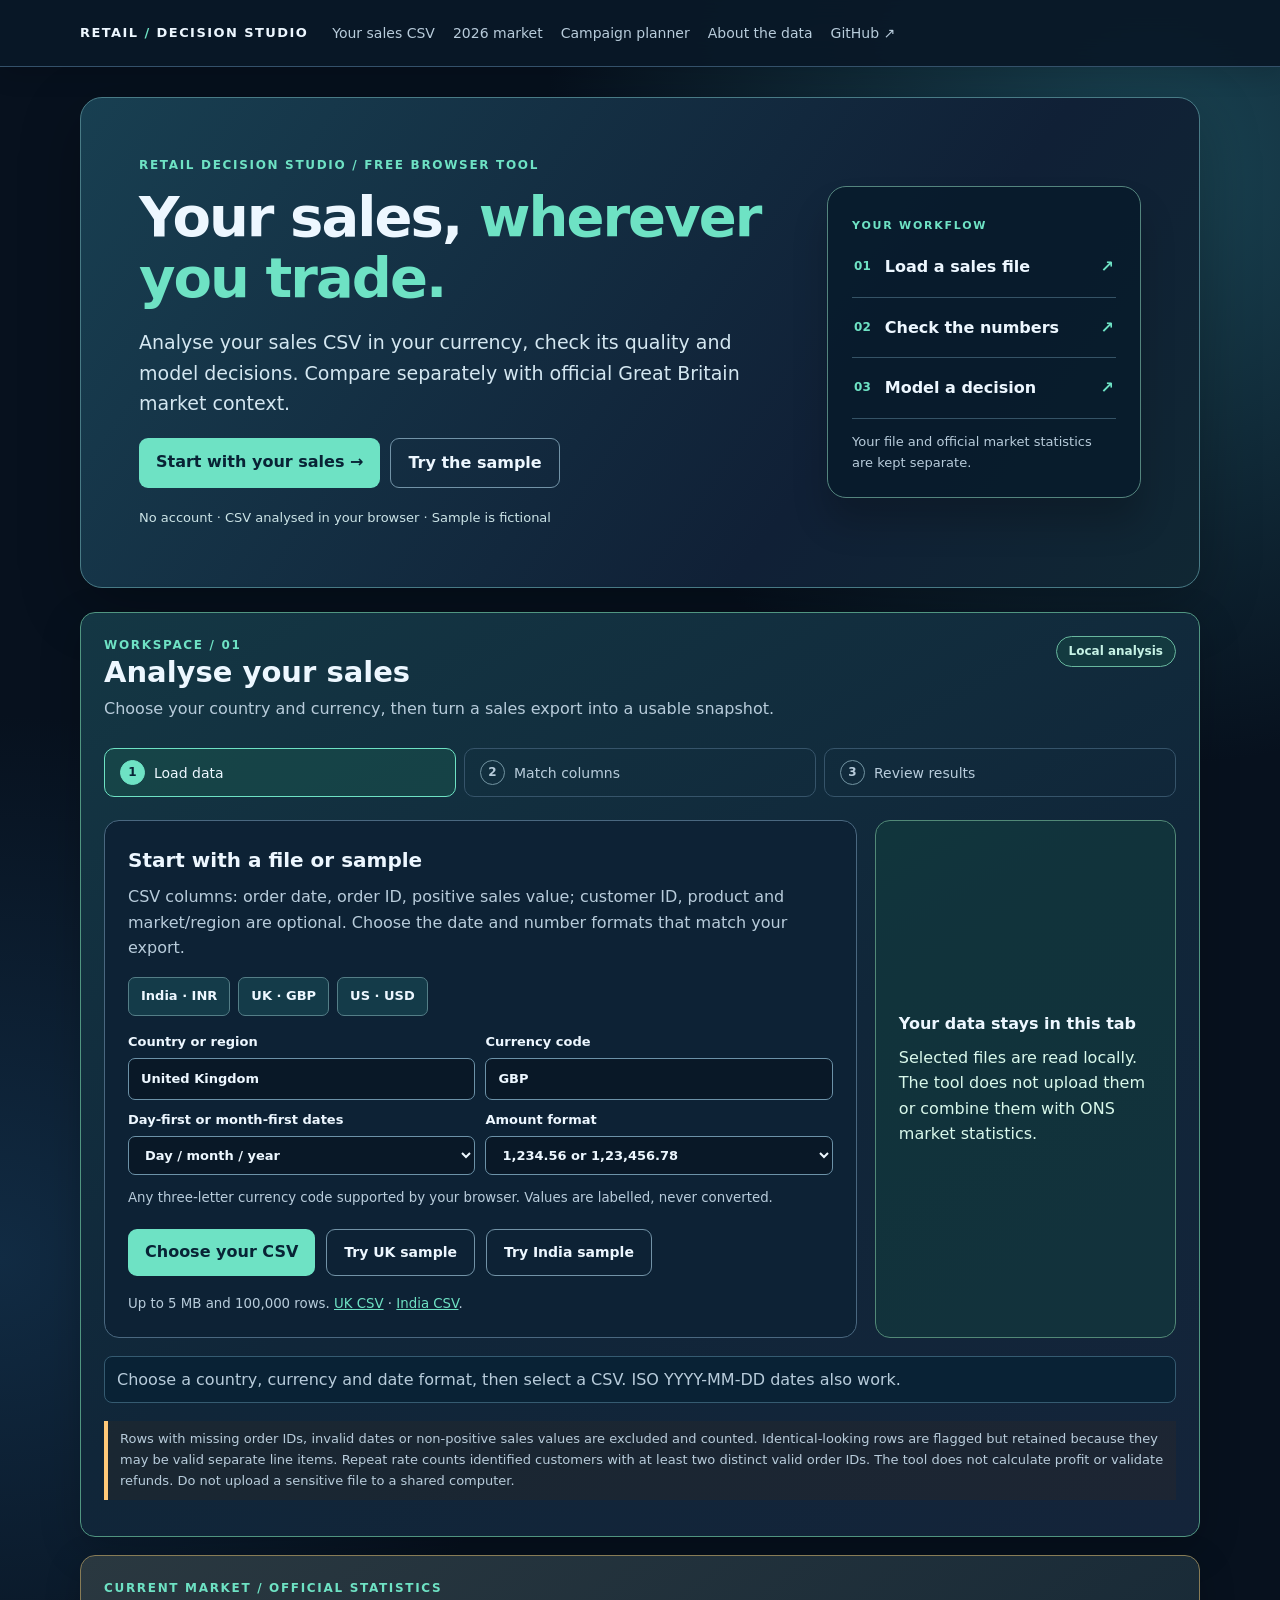
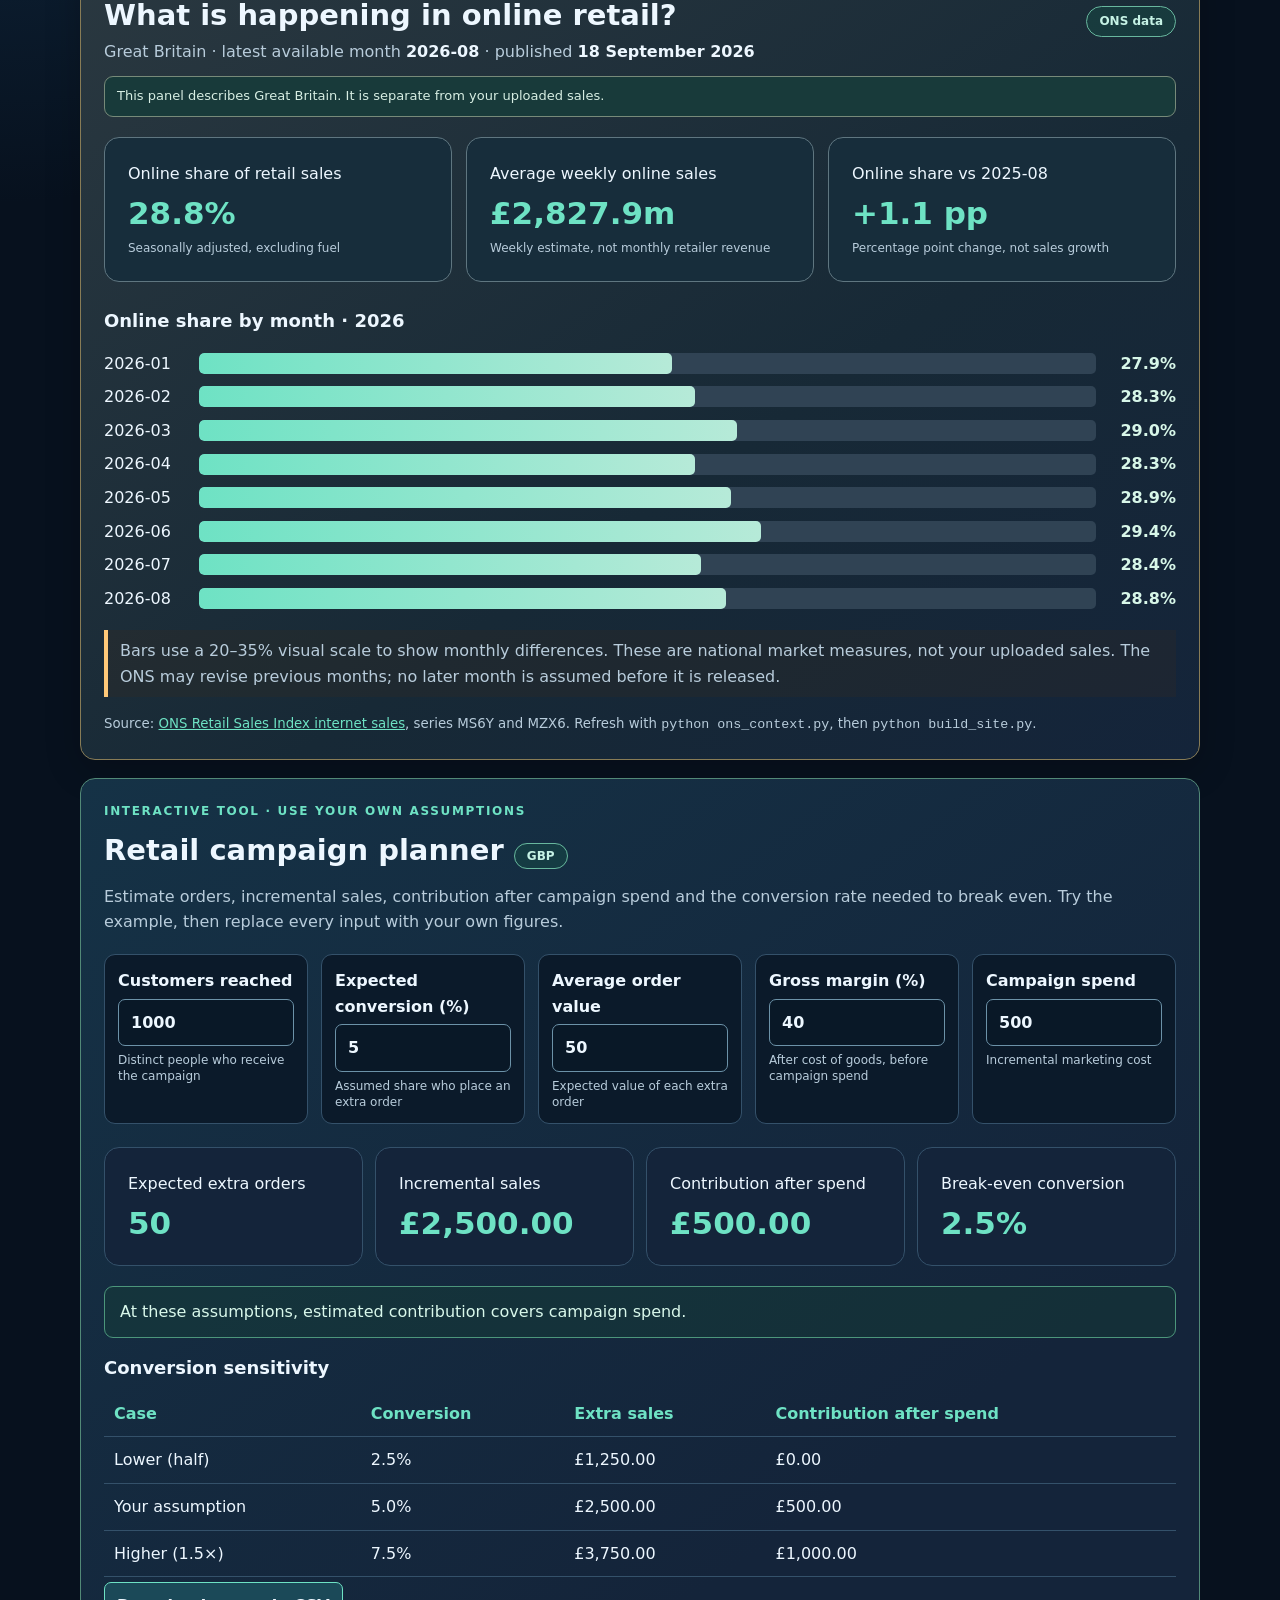
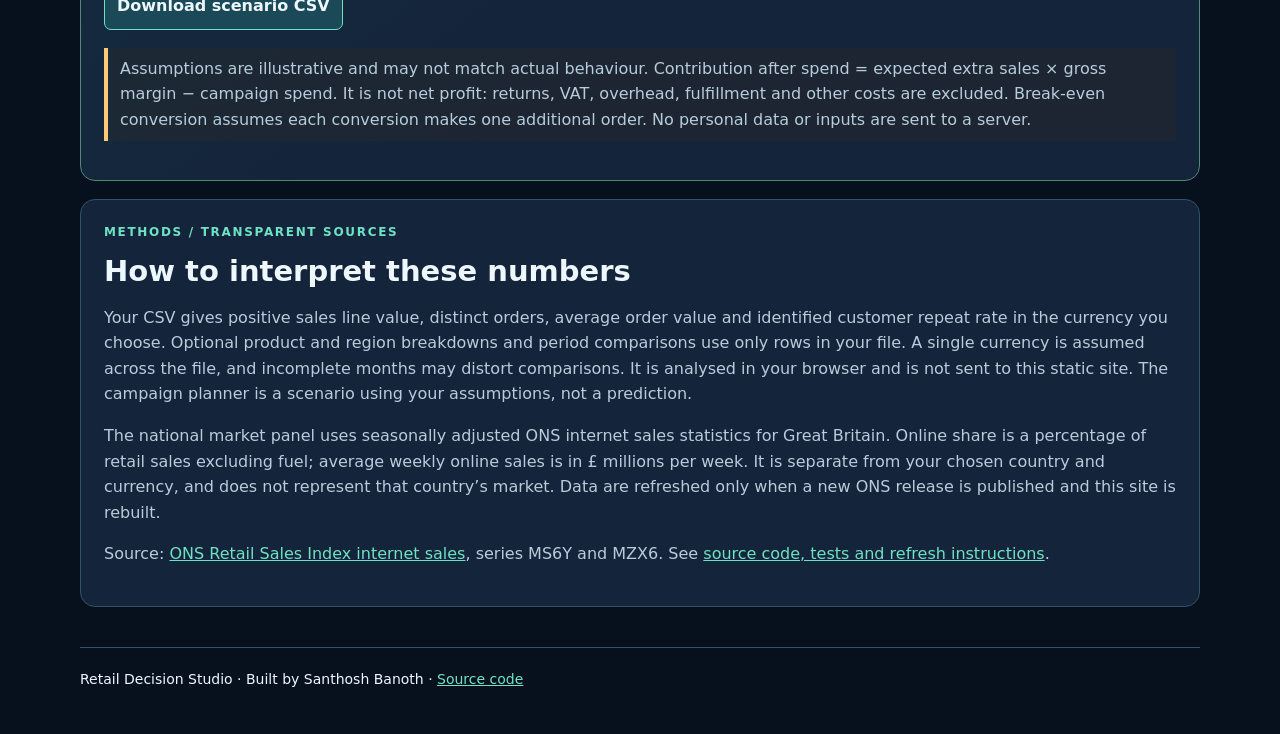
==== index.html @ 183ad66c "Add decision brief and product-region sales breakdowns" ====
<!doctype html><html lang="en"><head><meta charset="utf-8"><meta name="viewport" content="width=device-width, initial-scale=1"><meta name="description" content="Analyse sales from any country in your own currency, explore official Great Britain market context, and model a campaign scenario."><title>Retail Decision Studio · Your sales and current market</title><link rel="stylesheet" href="style.css?v=decision-2026-09"></head><body>
<a class="skip" href="#main">Skip to content</a><header class="topbar"><div class="topbar-inner"><a class="brand" href="#overview">RETAIL<span> / </span>DECISION STUDIO</a><nav aria-label="Main navigation"><a href="#your-data">Your sales CSV</a><a href="#current-market">2026 market</a><a href="#scenario">Campaign planner</a><a href="#about">About the data</a><a href="https://github.com/Banoth281/retail-growth-retention-decision-studio">GitHub ↗</a></nav></div></header>
<main id="main"><div class="hero" id="overview"><div class="hero-copy"><p class="eyebrow">Retail Decision Studio / free browser tool</p><h1>Your sales, <em>wherever you trade.</em></h1><p class="lede">Analyse your sales CSV in your currency, check its quality and model decisions. Compare separately with official Great Britain market context.</p><div class="actions"><a class="button" href="#your-data">Start with your sales →</a><a class="button secondary" href="#your-data" id="hero-sample">Try the sample</a></div><p class="hero-trust">No account · CSV analysed in your browser · Sample is fictional</p></div><div class="hero-preview" aria-label="What the product includes"><span class="preview-label">YOUR WORKFLOW</span><div class="preview-row"><span class="preview-index">01</span><span>Load a sales file</span><span class="preview-mark">↗</span></div><div class="preview-row"><span class="preview-index">02</span><span>Check the numbers</span><span class="preview-mark">↗</span></div><div class="preview-row"><span class="preview-index">03</span><span>Model a decision</span><span class="preview-mark">↗</span></div><p>Your file and official market statistics are kept separate.</p></div></div>
<section id="your-data" class="own-tool"><div class="section-heading"><div><p class="eyebrow">Workspace / 01</p><h2>Analyse your sales</h2><p>Choose your country and currency, then turn a sales export into a usable snapshot.</p></div><span class="tool-badge">Local analysis</span></div><ol class="steps" aria-label="Analysis steps"><li id="step-load" class="active"><span>1</span> Load data</li><li id="step-map"><span>2</span> Match columns</li><li id="step-review"><span>3</span> Review results</li></ol>
<div class="upload-panel"><div><h3>Start with a file or sample</h3><p>CSV columns: order date, order ID, positive sales value; customer ID, product and market/region are optional. Choose the date and number formats that match your export.</p><div class="preset-actions"><button type="button" data-country-preset="India" data-currency="INR" data-date-format="DMY">India · INR</button><button type="button" data-country-preset="United Kingdom" data-currency="GBP" data-date-format="DMY">UK · GBP</button><button type="button" data-country-preset="United States" data-currency="USD" data-date-format="MDY">US · USD</button></div><div class="global-fields"><label>Country or region<input id="country-name" type="text" value="United Kingdom" maxlength="80" placeholder="e.g. India"></label><label>Currency code<input id="currency-code" type="text" value="GBP" maxlength="3" placeholder="e.g. INR" aria-describedby="currency-help"></label><label>Day-first or month-first dates<select id="date-format"><option value="DMY">Day / month / year</option><option value="MDY">Month / day / year</option></select></label><label>Amount format<select id="number-format"><option value="dot">1,234.56 or 1,23,456.78</option><option value="comma">1.234,56</option></select></label></div><small id="currency-help">Any three-letter currency code supported by your browser. Values are labelled, never converted.</small><div class="upload-actions"><label class="file-button" for="sales-file">Choose your CSV<input id="sales-file" type="file" accept=".csv,text/csv"></label><button id="load-sample" class="button secondary" type="button">Try UK sample</button><button id="load-india-sample" class="button secondary" type="button">Try India sample</button></div><small>Up to 5 MB and 100,000 rows. <a href="sample_sales.csv" download>UK CSV</a> · <a href="sample_india_sales.csv" download>India CSV</a>.</small></div><div class="privacy"><strong>Your data stays in this tab</strong><p>Selected files are read locally. The tool does not upload them or combine them with ONS market statistics.</p></div></div>
<p id="csv-status" role="status" aria-live="polite">Choose a country, currency and date format, then select a CSV. ISO YYYY-MM-DD dates also work.</p>
<div id="csv-mapping" class="workspace-panel" hidden><p class="eyebrow">Step 2 / check the mapping</p><h3>Match your columns</h3><p>We made a best guess. Confirm each field before calculating.</p><div class="planner-fields"><label>Order date <select id="column-date"></select></label><label>Order ID <select id="column-order"></select></label><label>Sales value <select id="column-value"></select></label><label>Customer ID (optional) <select id="column-customer"></select></label><label>Product (optional) <select id="column-product"></select></label><label>Market / region (optional) <select id="column-market"></select></label></div><button id="own-run" type="button">Analyse sales →</button></div>
<div id="own-results" class="workspace-panel" hidden><div class="results-heading"><div><p class="eyebrow">Step 3 / decision snapshot</p><h3>Your sales summary</h3><small id="own-source"></small></div><span class="tool-badge">Ready to review</span></div><div class="planner-results"><div class="card">Positive sales value<div class="value" id="own-revenue"></div></div><div class="card">Distinct orders<div class="value" id="own-orders"></div></div><div class="card">Average order value<div class="value" id="own-aov"></div></div><div class="card">Identified customer repeat rate<div class="value" id="own-repeat"></div></div></div><p id="own-insight" class="planner-insight"></p><h3>Monthly positive sales value</h3><div id="own-bars" class="bars" role="img" aria-label="Monthly positive sales value from the selected CSV"></div><h3>Latest recorded periods</h3><p id="own-period" class="period-card"></p><div class="breakdown-grid"><div id="own-products-section" hidden><h3>Top products by sales value</h3><div class="table-scroll"><table><thead><tr><th>Product</th><th>Positive sales value</th></tr></thead><tbody id="own-products"></tbody></table></div></div><div id="own-markets-section" hidden><h3>Top markets / regions</h3><div class="table-scroll"><table><thead><tr><th>Market / region</th><th>Positive sales value</th></tr></thead><tbody id="own-markets"></tbody></table></div></div></div><h3>Data checks</h3><p id="own-quality"></p><div class="result-actions"><button id="own-export" type="button" disabled>Download monthly summary CSV</button><button id="own-brief" type="button" disabled>Download decision brief</button><button id="use-my-aov" class="button secondary" type="button">Use my order value in planner →</button></div></div>
<p class="note">Rows with missing order IDs, invalid dates or non-positive sales values are excluded and counted. Identical-looking rows are flagged but retained because they may be valid separate line items. Repeat rate counts identified customers with at least two distinct valid order IDs. The tool does not calculate profit or validate refunds. Do not upload a sensitive file to a shared computer.</p></section>
<section id="current-market" class="market-now"><div class="section-heading"><div><p class="eyebrow">Current market / official statistics</p><h2>What is happening in online retail?</h2><p>Great Britain · latest available month <strong>2026-08</strong> · published <strong>18 September 2026</strong></p></div><span class="tool-badge">ONS data</span></div><p id="market-scope" class="market-scope">This panel describes Great Britain. It is separate from your uploaded sales.</p><div class="cards"><div class="card">Online share of retail sales<div class="value">28.8%</div><small>Seasonally adjusted, excluding fuel</small></div><div class="card">Average weekly online sales<div class="value">£2,827.9m</div><small>Weekly estimate, not monthly retailer revenue</small></div><div class="card">Online share vs 2025-08<div class="value">+1.1 pp</div><small>Percentage point change, not sales growth</small></div></div><h3>Online share by month · 2026</h3><div class="bars" role="img" aria-label="ONS online share of retail sales by month in 2026, bar scale 20 to 35 percent"><div class="barrow"><span>2026-01</span><div class="bartrack"><div class="barfill" style="width:52.7%"></div></div><span class="barvalue">27.9%</span></div><div class="barrow"><span>2026-02</span><div class="bartrack"><div class="barfill" style="width:55.3%"></div></div><span class="barvalue">28.3%</span></div><div class="barrow"><span>2026-03</span><div class="bartrack"><div class="barfill" style="width:60.0%"></div></div><span class="barvalue">29.0%</span></div><div class="barrow"><span>2026-04</span><div class="bartrack"><div class="barfill" style="width:55.3%"></div></div><span class="barvalue">28.3%</span></div><div class="barrow"><span>2026-05</span><div class="bartrack"><div class="barfill" style="width:59.3%"></div></div><span class="barvalue">28.9%</span></div><div class="barrow"><span>2026-06</span><div class="bartrack"><div class="barfill" style="width:62.7%"></div></div><span class="barvalue">29.4%</span></div><div class="barrow"><span>2026-07</span><div class="bartrack"><div class="barfill" style="width:56.0%"></div></div><span class="barvalue">28.4%</span></div><div class="barrow"><span>2026-08</span><div class="bartrack"><div class="barfill" style="width:58.7%"></div></div><span class="barvalue">28.8%</span></div></div><p class="note">Bars use a 20–35% visual scale to show monthly differences. These are national market measures, not your uploaded sales. The ONS may revise previous months; no later month is assumed before it is released.</p><small>Source: <a href="https://www.ons.gov.uk/businessindustryandtrade/retailindustry/datasets/retailsalesindexinternetsales">ONS Retail Sales Index internet sales</a>, series MS6Y and MZX6. Refresh with <code>python ons_context.py</code>, then <code>python build_site.py</code>.</small></section>
<section id="scenario" class="planner"><p class="eyebrow">Interactive tool · use your own assumptions</p><h2>Retail campaign planner <span id="planner-currency" class="tool-badge">GBP</span></h2><p>Estimate orders, incremental sales, contribution after campaign spend and the conversion rate needed to break even. Try the example, then replace every input with your own figures.</p>
<div class="planner-fields"><label>Customers reached<input id="reached" type="number" min="0" max="10000000" step="1" value="1000"><small>Distinct people who receive the campaign</small></label><label>Expected conversion (%)<input id="conversion" type="number" min="0" max="100" step="0.1" value="5"><small>Assumed share who place an extra order</small></label><label>Average order value <input id="basket" type="number" min="0" max="1000000" step="0.01" value="50"><small>Expected value of each extra order</small></label><label>Gross margin (%)<input id="margin" type="number" min="0" max="100" step="0.1" value="40"><small>After cost of goods, before campaign spend</small></label><label>Campaign spend <input id="spend" type="number" min="0" max="100000000" step="0.01" value="500"><small>Incremental marketing cost</small></label></div>
<p id="planner-error" role="alert" hidden>Enter valid numbers within the ranges shown.</p><div class="planner-results" aria-live="polite"><div class="card">Expected extra orders<div id="orders" class="value">50</div></div><div class="card">Incremental sales<div id="estimate" class="value">£2,500.00</div></div><div class="card">Contribution after spend<div id="net" class="value">£500.00</div></div><div class="card">Break-even conversion<div id="break-even" class="value">2.5%</div></div></div><p id="planner-insight" class="planner-insight">At these assumptions, estimated contribution covers campaign spend.</p>
<h3>Conversion sensitivity</h3><div class="table-scroll"><table><thead><tr><th>Case</th><th>Conversion</th><th>Extra sales</th><th>Contribution after spend</th></tr></thead><tbody id="sensitivity"></tbody></table></div><button id="planner-export" type="button">Download scenario CSV</button><p class="note">Assumptions are illustrative and may not match actual behaviour. Contribution after spend = expected extra sales × gross margin − campaign spend. It is not net profit: returns, VAT, overhead, fulfillment and other costs are excluded. Break-even conversion assumes each conversion makes one additional order. No personal data or inputs are sent to a server.</p></section>
<section id="about"><p class="eyebrow">Methods / transparent sources</p><h2>How to interpret these numbers</h2><p>Your CSV gives positive sales line value, distinct orders, average order value and identified customer repeat rate in the currency you choose. Optional product and region breakdowns and period comparisons use only rows in your file. A single currency is assumed across the file, and incomplete months may distort comparisons. It is analysed in your browser and is not sent to this static site. The campaign planner is a scenario using your assumptions, not a prediction.</p><p>The national market panel uses seasonally adjusted ONS internet sales statistics for Great Britain. Online share is a percentage of retail sales excluding fuel; average weekly online sales is in £ millions per week. It is separate from your chosen country and currency, and does not represent that country’s market. Data are refreshed only when a new ONS release is published and this site is rebuilt.</p><p>Source: <a href="https://www.ons.gov.uk/businessindustryandtrade/retailindustry/datasets/retailsalesindexinternetsales">ONS Retail Sales Index internet sales</a>, series MS6Y and MZX6. See <a href="https://github.com/Banoth281/retail-growth-retention-decision-studio">source code, tests and refresh instructions</a>.</p></section></main><footer>Retail Decision Studio · Built by Santhosh Banoth · <a href="https://github.com/Banoth281/retail-growth-retention-decision-studio">Source code</a></footer><script src="campaign.js?v=decision-2026-09"></script><script src="your_data.js?v=decision-2026-09"></script></body></html>
---- style.css ----
:root{color-scheme:dark;--bg:#07111e;--surface:#14243a;--surface2:#1b3048;--line:#34516a;--text:#edf7ff;--muted:#b8ccdb;--accent:#6ee2c4;--amber:#ffc979}
*{box-sizing:border-box}html{scroll-behavior:smooth;scroll-padding-top:92px}body{margin:0;background:radial-gradient(circle at 86% 0%,#153450 0,transparent 36rem),var(--bg);color:var(--text);font:16px/1.6 system-ui,-apple-system,Segoe UI,sans-serif}main,.topbar-inner,footer{width:min(1120px,calc(100% - 40px));margin:auto}a{color:var(--accent)}a:hover{text-decoration-thickness:2px}a:focus-visible,button:focus-visible,select:focus-visible,input:focus-visible{outline:3px solid var(--amber);outline-offset:3px}.skip{position:absolute;left:-9999px;top:10px;background:var(--accent);color:#062338;padding:10px;z-index:20}.skip:focus{left:10px}.topbar{position:sticky;top:0;z-index:10;background:#091827ee;border-bottom:1px solid var(--line);backdrop-filter:blur(14px)}.topbar-inner{display:flex;align-items:center;gap:24px;min-height:66px}.brand{color:var(--text);font-weight:800;text-decoration:none;white-space:nowrap;letter-spacing:.02em}.brand span{color:var(--accent)}nav{display:flex;gap:18px;align-items:center;overflow-x:auto;white-space:nowrap}nav a{color:var(--muted);text-decoration:none;font-size:14px}nav a:hover{color:var(--accent)}.hero{margin:45px 0 30px;padding:42px;border:1px solid var(--line);border-radius:22px;background:linear-gradient(125deg,#193854,#102034 68%,#152b3d);box-shadow:0 18px 60px #0004}.eyebrow{font-size:12px;font-weight:800;letter-spacing:.14em;text-transform:uppercase;color:var(--accent);margin:0 0 12px}h1{font-size:clamp(32px,5vw,56px);line-height:1.08;letter-spacing:-.035em;margin:0 0 16px;max-width:780px}h2{font-size:clamp(23px,3vw,29px);line-height:1.2;margin:0 0 13px}h3{margin:0 0 8px;font-size:18px}.lede{font-size:19px;max-width:760px;color:#d4e7f1}.taglist,.actions{display:flex;gap:10px;flex-wrap:wrap;margin:20px 0}.tag{padding:5px 11px;border:1px solid #5c8498;border-radius:100px;color:#d6e7ee;font-size:13px}.button{display:inline-block;padding:11px 17px;background:var(--accent);color:#082335;border-radius:9px;text-decoration:none;font-weight:750}.button.secondary{background:transparent;color:var(--text);border:1px solid #7293a7}.button:hover{filter:brightness(1.12)}.section-lead{color:var(--muted)}.cards{display:flex;flex-wrap:wrap;gap:14px}.card,section{background:var(--surface);border:1px solid var(--line);border-radius:15px;padding:23px;margin:18px 0}.cards .card{min-width:190px;flex:1;margin:0}.value{font-size:clamp(24px,3vw,31px);line-height:1.25;color:var(--accent);font-weight:800;margin-top:7px;word-break:break-word}.summary-grid{display:grid;grid-template-columns:repeat(3,minmax(0,1fr));gap:14px}.summary-grid article{border:1px solid var(--line);border-radius:13px;padding:20px;background:var(--surface2)}.summary-grid p{margin:0;color:var(--muted)}.summary-grid .number{color:var(--accent);font-size:13px;font-weight:800;letter-spacing:.12em}p,small{color:var(--muted)}strong{color:var(--text)}small{display:block;line-height:1.6}img{width:100%;height:auto;border-radius:8px}.table-scroll{overflow-x:auto}table{border-collapse:collapse;width:100%;min-width:560px}th,td{padding:10px;border-bottom:1px solid var(--line);text-align:left}th{color:var(--accent)}.note{border-left:4px solid var(--amber);padding:8px 12px;background:#342a2044}.bars{display:grid;gap:8px;margin:15px 0}.barrow{display:grid;grid-template-columns:80px 1fr 130px;gap:10px;align-items:center}.bartrack{height:16px;background:#30435c;border-radius:5px;overflow:hidden}.barfill{height:100%;background:var(--accent);border-radius:5px}.barvalue{text-align:right;font-variant-numeric:tabular-nums}label{display:block;margin:12px 0;font-weight:650}input,select,button{display:block;margin-top:5px;padding:10px 12px;background:#091827;color:var(--text);border:1px solid #6c92a8;border-radius:7px;font:inherit}input{width:170px;max-width:100%}select{min-width:160px;max-width:100%}button{cursor:pointer;background:#1b4958;border-color:var(--accent);font-weight:700}.estimate{font-size:28px;color:var(--accent);font-weight:800}footer{border-top:1px solid var(--line);margin-top:40px;padding:20px 0 45px;font-size:14px}
@media(max-width:720px){main,.topbar-inner,footer{width:min(100% - 28px,1120px)}.topbar-inner{display:block;padding:10px 0}.brand{display:block;margin-bottom:4px}nav{gap:15px;padding-bottom:4px}.hero{padding:25px;margin-top:22px}.summary-grid{grid-template-columns:1fr}.barrow{grid-template-columns:65px 1fr 90px;gap:5px;font-size:12px}.card,section{padding:18px}.cards .card{min-width:145px}}
@media(prefers-reduced-motion:reduce){html{scroll-behavior:auto}}
.planner{background:linear-gradient(145deg,#153246,#14243a 70%);border-color:#528977}.planner-fields{display:grid;grid-template-columns:repeat(auto-fit,minmax(175px,1fr));gap:13px}.planner-fields label{margin:3px 0;padding:13px;border:1px solid var(--line);border-radius:11px;background:#0b1a2a}.planner-fields small{font-size:12px;font-weight:400;line-height:1.35;margin-top:6px}.planner-fields input{width:100%}.planner-results{display:grid;grid-template-columns:repeat(auto-fit,minmax(180px,1fr));gap:12px;margin:20px 0}.planner-results .card{margin:0;min-width:0}.planner-insight{border:1px solid #4c967b;border-radius:9px;background:#16463355;padding:12px 15px;color:#d9f8eb}.planner-insight.negative{border-color:#bb7466;background:#5b2d2d66;color:#ffe5dc}button:disabled{opacity:.5;cursor:not-allowed}#planner-error{color:#ffd5cb;font-weight:700}.planner .note{margin-top:18px}
.own-tool{border-color:#5486a2;background:linear-gradient(145deg,#16354b,#14243a 70%)}.upload-row{display:flex;flex-wrap:wrap;align-items:center;gap:20px}.upload-row label{flex:1;min-width:250px}.upload-row input[type=file]{width:100%;max-width:500px;font-size:14px}.privacy{flex:1;min-width:230px;padding:12px;border:1px solid #528977;border-radius:9px;color:#d9f8eb}#csv-status{padding:10px 12px;background:#092235;border-radius:8px}#csv-status.negative{color:#ffd5cb;background:#522c2c}.own-tool .planner-fields{margin:12px 0}.own-tool .planner-fields select{width:100%;min-width:0}.own-tool .planner-results{margin-top:16px}.own-tool .note{margin-top:18px}[hidden]{display:none!important}
/* Product workspace */
body{background:radial-gradient(circle at 90% 4%,#1a4453 0,transparent 38rem),radial-gradient(circle at 0 32%,#112b43 0,transparent 34rem),var(--bg)}
.brand{font-size:13px;letter-spacing:.11em}.topbar{box-shadow:0 8px 24px #0002}
.hero{display:grid;grid-template-columns:minmax(0,1.35fr) minmax(260px,.65fr);gap:36px;align-items:center;margin:30px 0 24px;padding:clamp(28px,5vw,58px);background:linear-gradient(125deg,#183f51,#102036 68%,#102733);border-color:#497b86}
.hero h1{max-width:680px}.hero h1 em{color:var(--accent);font-style:normal}.hero .lede{max-width:650px}.hero-trust{font-size:13px;color:#cce4e7;margin:16px 0 0}
.hero-preview{background:#071a2bcf;border:1px solid #54857e;border-radius:19px;padding:24px;box-shadow:0 25px 35px #0003}.preview-label{color:var(--accent);font-size:11px;font-weight:800;letter-spacing:.16em}.preview-row{display:flex;align-items:center;gap:14px;padding:17px 2px;border-bottom:1px solid #355366;font-weight:700}.preview-index{color:var(--accent);font-size:12px}.preview-mark{margin-left:auto;color:var(--accent)}.hero-preview p{font-size:13px;margin-bottom:0}
.own-tool{border-color:#519681;background:linear-gradient(150deg,#143744,#102639 54%,#14243a);box-shadow:0 12px 42px #0003}.section-heading,.results-heading{display:flex;justify-content:space-between;align-items:start;gap:18px}.section-heading p{margin:0}.section-heading h2{margin-bottom:6px}.tool-badge{white-space:nowrap;border:1px solid #68b79e;color:#c6f2e5;background:#164b4480;border-radius:99px;padding:5px 12px;font-size:12px;font-weight:700}
.steps{display:grid;grid-template-columns:repeat(3,1fr);padding:0;margin:27px 0 23px;list-style:none;gap:8px}.steps li{display:flex;align-items:center;gap:9px;padding:11px 15px;color:#b8ccdb;border:1px solid #36546a;border-radius:10px;font-size:14px}.steps li span{display:inline-grid;place-items:center;width:25px;height:25px;flex:none;border-radius:50%;border:1px solid #7193a1;font-size:12px;font-weight:800}.steps .active{color:#edf7ff;border-color:#6ee2c4;background:#19534d88}.steps .active span,.steps .complete span{background:var(--accent);color:#082335;border-color:var(--accent)}
.upload-panel{display:grid;grid-template-columns:minmax(0,1.5fr) minmax(215px,.6fr);gap:18px;align-items:stretch}.upload-panel>div:first-child,.workspace-panel{border:1px solid #4a6880;border-radius:15px;background:#0d2235;padding:23px}.upload-panel h3{font-size:20px}.upload-panel p{margin:6px 0 14px}.upload-actions,.result-actions{display:flex;align-items:center;gap:11px;flex-wrap:wrap;margin:17px 0}.file-button{position:relative;overflow:hidden;display:inline-flex;align-items:center;min-height:47px;margin:0;padding:9px 17px;border-radius:9px;background:var(--accent);color:#082335;font-weight:800;cursor:pointer}.file-button input{position:absolute;inset:0;width:100%!important;max-width:none!important;height:100%;opacity:0;cursor:pointer}.file-button:focus-within{outline:3px solid var(--amber);outline-offset:3px}.upload-actions button,.result-actions button{margin:0;min-height:47px}.upload-panel .privacy{min-width:0;margin:0;background:#12463f66;border-radius:15px;padding:23px;display:flex;flex-direction:column;justify-content:center}.privacy p{color:#d9f8eb;margin:8px 0 0}.upload-panel small{margin-top:8px}.workspace-panel{margin:18px 0;scroll-margin-top:90px}.workspace-panel>p:not(.eyebrow){margin-top:0}.workspace-panel .planner-fields label{background:#102c3b}.results-heading h3{font-size:22px;margin:0}.own-tool .planner-results .card{background:#193951}.own-tool #own-bars{margin:20px 0 28px}.own-tool #own-quality{background:#112c3a;border:1px solid #365c67;border-radius:10px;padding:14px}.own-tool #csv-status{border:1px solid #355b71;margin:18px 0}.own-tool .note{font-size:13px}.own-tool button.button.secondary{color:var(--text);background:transparent}
@media(max-width:820px){.hero{grid-template-columns:1fr}.hero-preview{display:none}.upload-panel{grid-template-columns:1fr}.steps li{padding:10px;font-size:12px}.section-heading,.results-heading{flex-wrap:wrap}}
@media(max-width:520px){.steps{gap:5px}.steps li{display:block;text-align:center;line-height:1.25}.steps li span{margin:0 auto 6px}.upload-panel>div:first-child,.workspace-panel{padding:17px}.upload-actions>*{width:100%;justify-content:center}.result-actions>*{width:100%}}
.market-now{border-color:#887c56;background:linear-gradient(145deg,#2a3840,#172936 60%,#14243a);box-shadow:0 10px 36px #0003}.market-now .section-heading{align-items:center}.market-now .cards{margin:20px 0 25px}.market-now .card{background:#172d3b;border-color:#5f7680}.market-now .card small{font-size:12px;margin-top:6px}.market-now h3{margin-top:20px}.market-now .bartrack{height:21px;background:#304354}.market-now .barfill{background:linear-gradient(90deg,#6ee2c4,#b6ead8)}.market-now .barrow{grid-template-columns:85px 1fr 70px}.market-now .barvalue{font-weight:750;color:#d8f7e9}.market-now .note{margin-top:19px}
.preset-actions{display:flex;flex-wrap:wrap;gap:8px;margin:16px 0}.preset-actions button{margin:0;padding:8px 12px;border-color:#547e87;background:#143b49;font-size:13px}.preset-actions button:hover{background:#1b5d5a}.global-fields{display:grid;grid-template-columns:repeat(2,minmax(0,1fr));gap:10px;margin:12px 0}.global-fields label{margin:0;font-size:13px;font-weight:700}.global-fields input,.global-fields select{width:100%;min-width:0;max-width:none}.global-fields #currency-code{text-transform:uppercase}.upload-panel .upload-actions{margin-top:20px}.upload-panel .upload-actions button{font-size:14px}.own-tool #own-bars .barrow{grid-template-columns:80px 1fr 150px}
@media(max-width:520px){.global-fields{grid-template-columns:1fr}.own-tool #own-bars .barrow{grid-template-columns:65px 1fr 96px}}
.market-scope{margin:12px 0;padding:9px 12px;border:1px solid #778a79;border-radius:9px;background:#183a3a;color:#d7eee3;font-size:13px}

.period-card{border:1px solid #4e8b87;background:#143c46;padding:16px;border-radius:12px;color:#e4f5f4}.breakdown-grid{display:grid;grid-template-columns:repeat(auto-fit,minmax(280px,1fr));gap:18px;margin:20px 0}.breakdown-grid>div{background:#102c3b;padding:17px;border:1px solid #3b6370;border-radius:12px}.breakdown-grid table{min-width:0}.breakdown-grid td:last-child{text-align:right;font-variant-numeric:tabular-nums}.breakdown-grid th:last-child{text-align:right}.breakdown-grid td{overflow-wrap:anywhere}
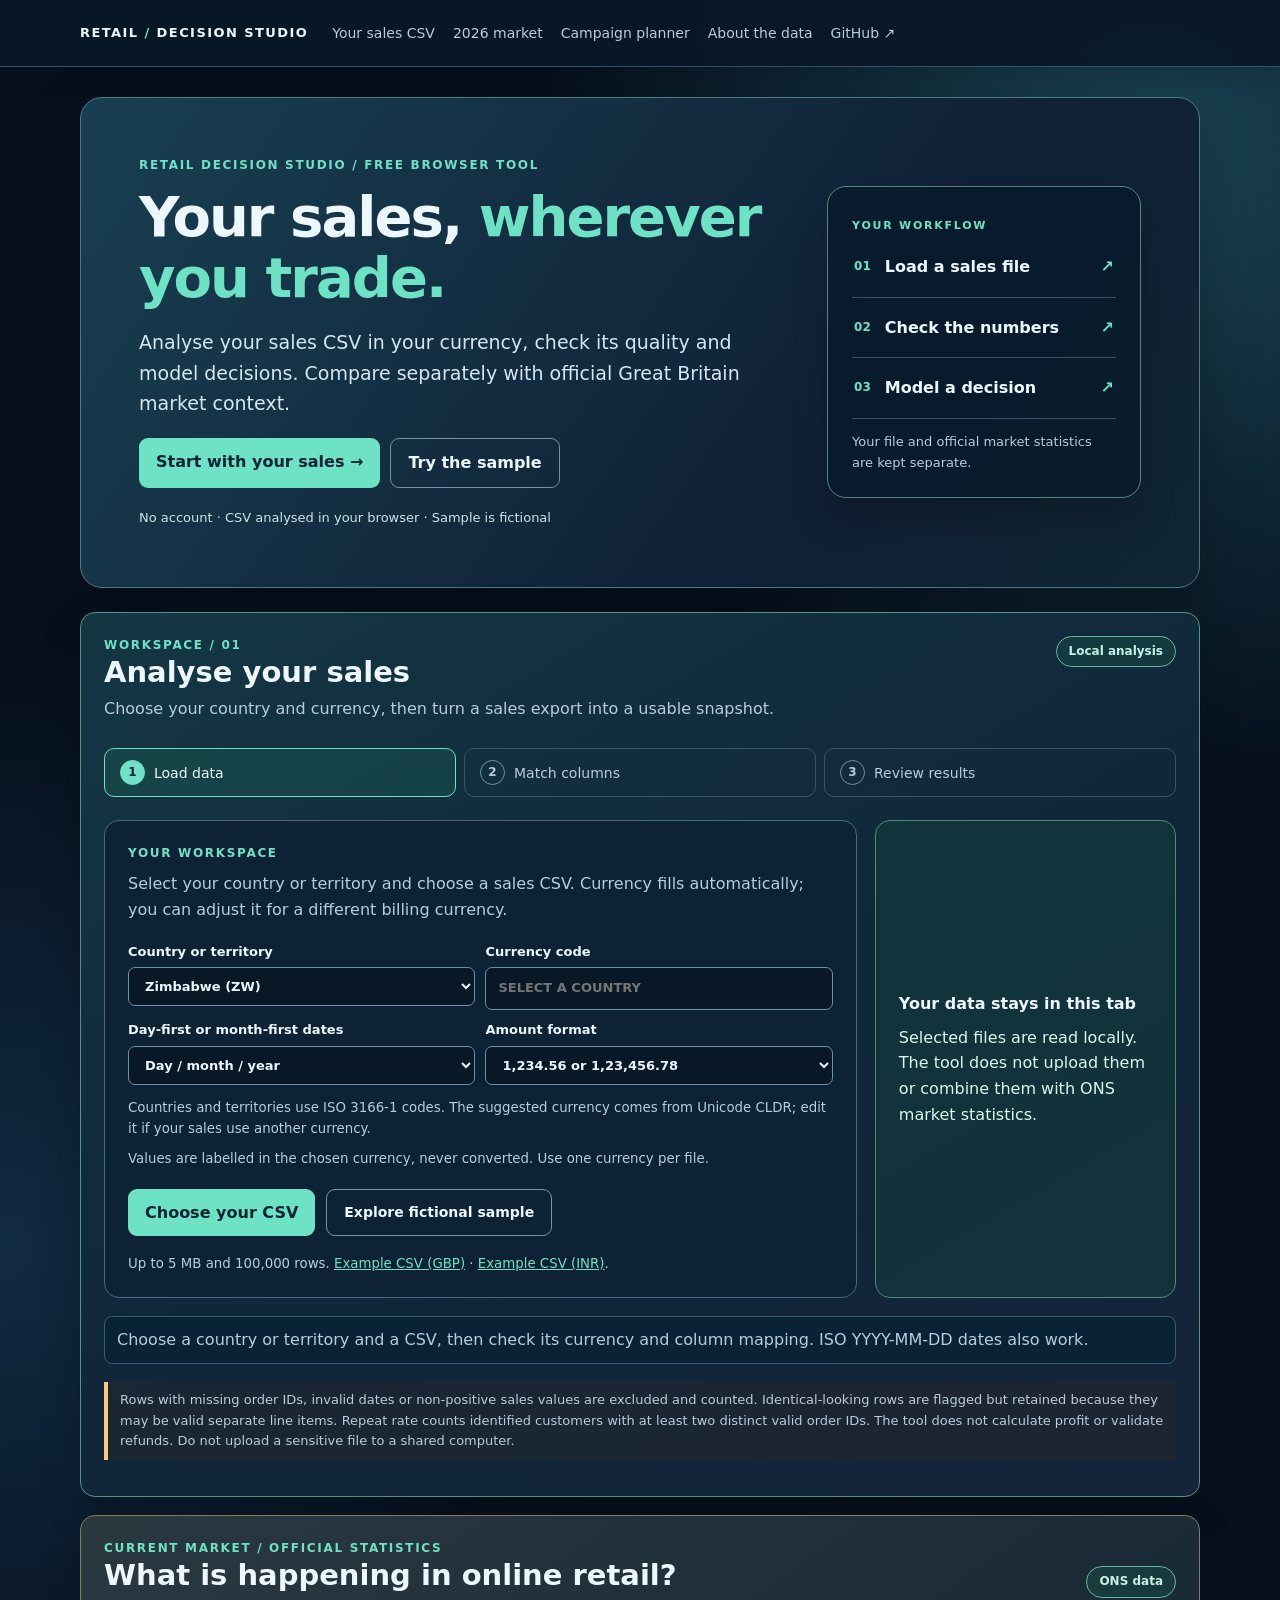
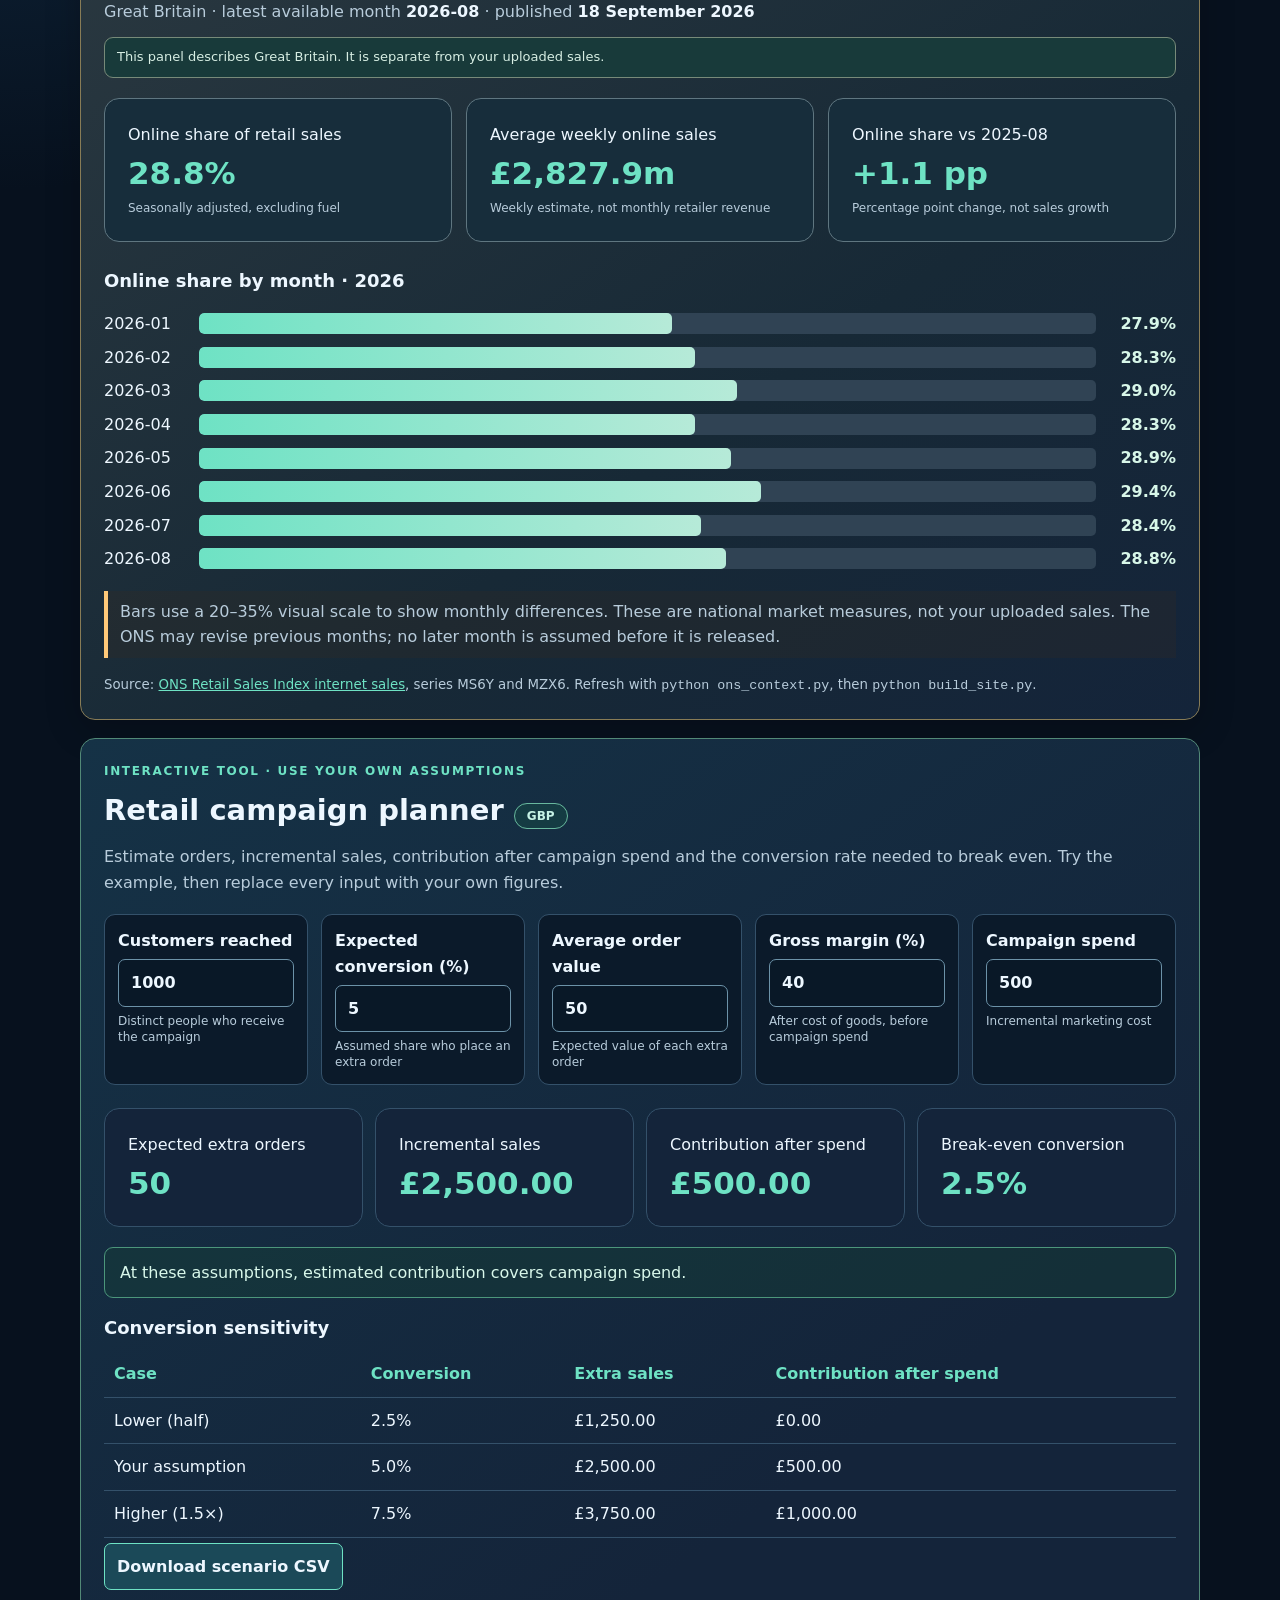
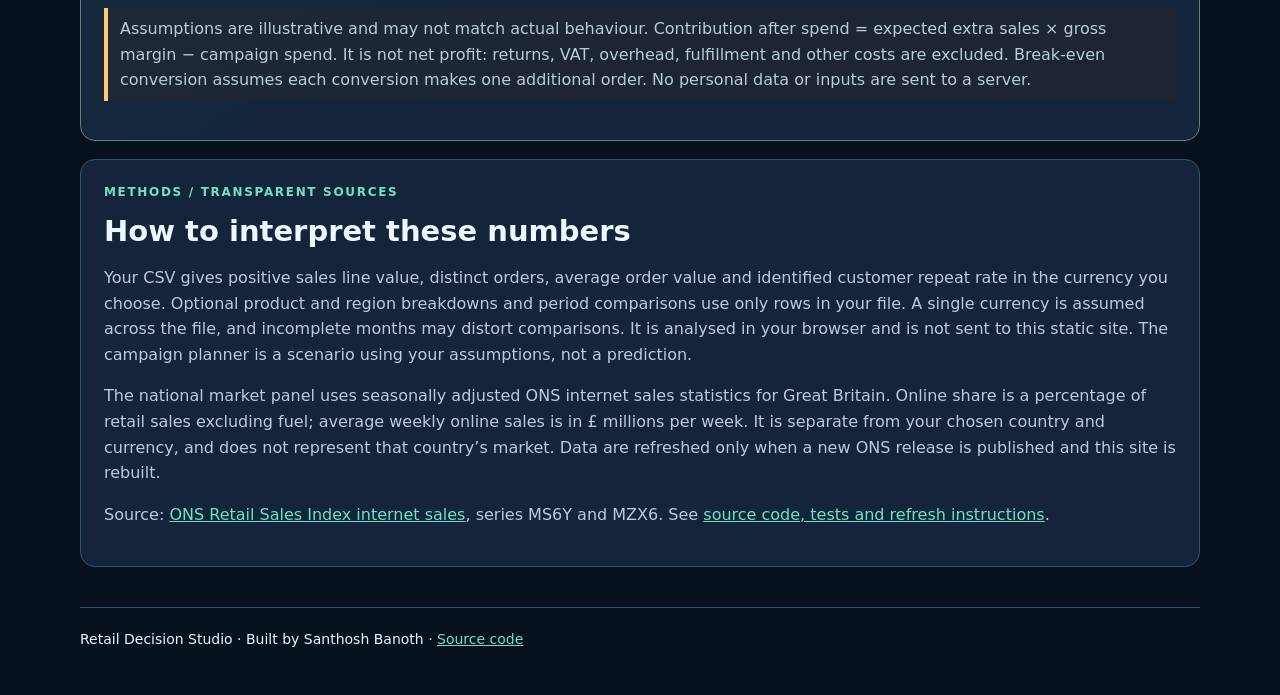
==== commit 4a614bd5: "Offer all countries with automatic editable currency suggestions" ====
--- a/index.html
+++ b/index.html
@@ -1,9 +1,9 @@
-<!doctype html><html lang="en"><head><meta charset="utf-8"><meta name="viewport" content="width=device-width, initial-scale=1"><meta name="description" content="Analyse sales from any country in your own currency, explore official Great Britain market context, and model a campaign scenario."><title>Retail Decision Studio · Your sales and current market</title><link rel="stylesheet" href="style.css?v=decision-2026-09"></head><body>
+<!doctype html><html lang="en"><head><meta charset="utf-8"><meta name="viewport" content="width=device-width, initial-scale=1"><meta name="description" content="Analyse sales from any country in your own currency, explore official Great Britain market context, and model a campaign scenario."><title>Retail Decision Studio · Your sales and current market</title><link rel="stylesheet" href="style.css?v=country-2026-09"></head><body>
 <a class="skip" href="#main">Skip to content</a><header class="topbar"><div class="topbar-inner"><a class="brand" href="#overview">RETAIL<span> / </span>DECISION STUDIO</a><nav aria-label="Main navigation"><a href="#your-data">Your sales CSV</a><a href="#current-market">2026 market</a><a href="#scenario">Campaign planner</a><a href="#about">About the data</a><a href="https://github.com/Banoth281/retail-growth-retention-decision-studio">GitHub ↗</a></nav></div></header>
 <main id="main"><div class="hero" id="overview"><div class="hero-copy"><p class="eyebrow">Retail Decision Studio / free browser tool</p><h1>Your sales, <em>wherever you trade.</em></h1><p class="lede">Analyse your sales CSV in your currency, check its quality and model decisions. Compare separately with official Great Britain market context.</p><div class="actions"><a class="button" href="#your-data">Start with your sales →</a><a class="button secondary" href="#your-data" id="hero-sample">Try the sample</a></div><p class="hero-trust">No account · CSV analysed in your browser · Sample is fictional</p></div><div class="hero-preview" aria-label="What the product includes"><span class="preview-label">YOUR WORKFLOW</span><div class="preview-row"><span class="preview-index">01</span><span>Load a sales file</span><span class="preview-mark">↗</span></div><div class="preview-row"><span class="preview-index">02</span><span>Check the numbers</span><span class="preview-mark">↗</span></div><div class="preview-row"><span class="preview-index">03</span><span>Model a decision</span><span class="preview-mark">↗</span></div><p>Your file and official market statistics are kept separate.</p></div></div>
 <section id="your-data" class="own-tool"><div class="section-heading"><div><p class="eyebrow">Workspace / 01</p><h2>Analyse your sales</h2><p>Choose your country and currency, then turn a sales export into a usable snapshot.</p></div><span class="tool-badge">Local analysis</span></div><ol class="steps" aria-label="Analysis steps"><li id="step-load" class="active"><span>1</span> Load data</li><li id="step-map"><span>2</span> Match columns</li><li id="step-review"><span>3</span> Review results</li></ol>
-<div class="upload-panel"><div><h3>Start with a file or sample</h3><p>CSV columns: order date, order ID, positive sales value; customer ID, product and market/region are optional. Choose the date and number formats that match your export.</p><div class="preset-actions"><button type="button" data-country-preset="India" data-currency="INR" data-date-format="DMY">India · INR</button><button type="button" data-country-preset="United Kingdom" data-currency="GBP" data-date-format="DMY">UK · GBP</button><button type="button" data-country-preset="United States" data-currency="USD" data-date-format="MDY">US · USD</button></div><div class="global-fields"><label>Country or region<input id="country-name" type="text" value="United Kingdom" maxlength="80" placeholder="e.g. India"></label><label>Currency code<input id="currency-code" type="text" value="GBP" maxlength="3" placeholder="e.g. INR" aria-describedby="currency-help"></label><label>Day-first or month-first dates<select id="date-format"><option value="DMY">Day / month / year</option><option value="MDY">Month / day / year</option></select></label><label>Amount format<select id="number-format"><option value="dot">1,234.56 or 1,23,456.78</option><option value="comma">1.234,56</option></select></label></div><small id="currency-help">Any three-letter currency code supported by your browser. Values are labelled, never converted.</small><div class="upload-actions"><label class="file-button" for="sales-file">Choose your CSV<input id="sales-file" type="file" accept=".csv,text/csv"></label><button id="load-sample" class="button secondary" type="button">Try UK sample</button><button id="load-india-sample" class="button secondary" type="button">Try India sample</button></div><small>Up to 5 MB and 100,000 rows. <a href="sample_sales.csv" download>UK CSV</a> · <a href="sample_india_sales.csv" download>India CSV</a>.</small></div><div class="privacy"><strong>Your data stays in this tab</strong><p>Selected files are read locally. The tool does not upload them or combine them with ONS market statistics.</p></div></div>
-<p id="csv-status" role="status" aria-live="polite">Choose a country, currency and date format, then select a CSV. ISO YYYY-MM-DD dates also work.</p>
+<div class="upload-panel"><div><p class="eyebrow">Your workspace</p><p>Select your country or territory and choose a sales CSV. Currency fills automatically; you can adjust it for a different billing currency.</p><div class="global-fields"><label>Country or territory<select id="country-name" aria-describedby="country-help"><option value="">Choose a country or territory</option></select></label><label>Currency code<input id="currency-code" type="text" value="" maxlength="3" placeholder="Select a country" aria-describedby="currency-help"></label><label>Day-first or month-first dates<select id="date-format"><option value="DMY">Day / month / year</option><option value="MDY">Month / day / year</option></select></label><label>Amount format<select id="number-format"><option value="dot">1,234.56 or 1,23,456.78</option><option value="comma">1.234,56</option></select></label></div><small id="country-help">Countries and territories use ISO 3166-1 codes. The suggested currency comes from Unicode CLDR; edit it if your sales use another currency.</small><small id="currency-help">Values are labelled in the chosen currency, never converted. Use one currency per file.</small><div class="upload-actions"><label class="file-button" for="sales-file">Choose your CSV<input id="sales-file" type="file" accept=".csv,text/csv"></label><button id="load-sample" class="button secondary" type="button">Explore fictional sample</button></div><small>Up to 5 MB and 100,000 rows. <a href="sample_sales.csv" download>Example CSV (GBP)</a> · <a href="sample_india_sales.csv" download>Example CSV (INR)</a>.</small></div><div class="privacy"><strong>Your data stays in this tab</strong><p>Selected files are read locally. The tool does not upload them or combine them with ONS market statistics.</p></div></div>
+<p id="csv-status" role="status" aria-live="polite">Choose a country or territory and a CSV, then check its currency and column mapping. ISO YYYY-MM-DD dates also work.</p>
 <div id="csv-mapping" class="workspace-panel" hidden><p class="eyebrow">Step 2 / check the mapping</p><h3>Match your columns</h3><p>We made a best guess. Confirm each field before calculating.</p><div class="planner-fields"><label>Order date <select id="column-date"></select></label><label>Order ID <select id="column-order"></select></label><label>Sales value <select id="column-value"></select></label><label>Customer ID (optional) <select id="column-customer"></select></label><label>Product (optional) <select id="column-product"></select></label><label>Market / region (optional) <select id="column-market"></select></label></div><button id="own-run" type="button">Analyse sales →</button></div>
 <div id="own-results" class="workspace-panel" hidden><div class="results-heading"><div><p class="eyebrow">Step 3 / decision snapshot</p><h3>Your sales summary</h3><small id="own-source"></small></div><span class="tool-badge">Ready to review</span></div><div class="planner-results"><div class="card">Positive sales value<div class="value" id="own-revenue"></div></div><div class="card">Distinct orders<div class="value" id="own-orders"></div></div><div class="card">Average order value<div class="value" id="own-aov"></div></div><div class="card">Identified customer repeat rate<div class="value" id="own-repeat"></div></div></div><p id="own-insight" class="planner-insight"></p><h3>Monthly positive sales value</h3><div id="own-bars" class="bars" role="img" aria-label="Monthly positive sales value from the selected CSV"></div><h3>Latest recorded periods</h3><p id="own-period" class="period-card"></p><div class="breakdown-grid"><div id="own-products-section" hidden><h3>Top products by sales value</h3><div class="table-scroll"><table><thead><tr><th>Product</th><th>Positive sales value</th></tr></thead><tbody id="own-products"></tbody></table></div></div><div id="own-markets-section" hidden><h3>Top markets / regions</h3><div class="table-scroll"><table><thead><tr><th>Market / region</th><th>Positive sales value</th></tr></thead><tbody id="own-markets"></tbody></table></div></div></div><h3>Data checks</h3><p id="own-quality"></p><div class="result-actions"><button id="own-export" type="button" disabled>Download monthly summary CSV</button><button id="own-brief" type="button" disabled>Download decision brief</button><button id="use-my-aov" class="button secondary" type="button">Use my order value in planner →</button></div></div>
 <p class="note">Rows with missing order IDs, invalid dates or non-positive sales values are excluded and counted. Identical-looking rows are flagged but retained because they may be valid separate line items. Repeat rate counts identified customers with at least two distinct valid order IDs. The tool does not calculate profit or validate refunds. Do not upload a sensitive file to a shared computer.</p></section>
@@ -12,4 +12,4 @@
 <div class="planner-fields"><label>Customers reached<input id="reached" type="number" min="0" max="10000000" step="1" value="1000"><small>Distinct people who receive the campaign</small></label><label>Expected conversion (%)<input id="conversion" type="number" min="0" max="100" step="0.1" value="5"><small>Assumed share who place an extra order</small></label><label>Average order value <input id="basket" type="number" min="0" max="1000000" step="0.01" value="50"><small>Expected value of each extra order</small></label><label>Gross margin (%)<input id="margin" type="number" min="0" max="100" step="0.1" value="40"><small>After cost of goods, before campaign spend</small></label><label>Campaign spend <input id="spend" type="number" min="0" max="100000000" step="0.01" value="500"><small>Incremental marketing cost</small></label></div>
 <p id="planner-error" role="alert" hidden>Enter valid numbers within the ranges shown.</p><div class="planner-results" aria-live="polite"><div class="card">Expected extra orders<div id="orders" class="value">50</div></div><div class="card">Incremental sales<div id="estimate" class="value">£2,500.00</div></div><div class="card">Contribution after spend<div id="net" class="value">£500.00</div></div><div class="card">Break-even conversion<div id="break-even" class="value">2.5%</div></div></div><p id="planner-insight" class="planner-insight">At these assumptions, estimated contribution covers campaign spend.</p>
 <h3>Conversion sensitivity</h3><div class="table-scroll"><table><thead><tr><th>Case</th><th>Conversion</th><th>Extra sales</th><th>Contribution after spend</th></tr></thead><tbody id="sensitivity"></tbody></table></div><button id="planner-export" type="button">Download scenario CSV</button><p class="note">Assumptions are illustrative and may not match actual behaviour. Contribution after spend = expected extra sales × gross margin − campaign spend. It is not net profit: returns, VAT, overhead, fulfillment and other costs are excluded. Break-even conversion assumes each conversion makes one additional order. No personal data or inputs are sent to a server.</p></section>
-<section id="about"><p class="eyebrow">Methods / transparent sources</p><h2>How to interpret these numbers</h2><p>Your CSV gives positive sales line value, distinct orders, average order value and identified customer repeat rate in the currency you choose. Optional product and region breakdowns and period comparisons use only rows in your file. A single currency is assumed across the file, and incomplete months may distort comparisons. It is analysed in your browser and is not sent to this static site. The campaign planner is a scenario using your assumptions, not a prediction.</p><p>The national market panel uses seasonally adjusted ONS internet sales statistics for Great Britain. Online share is a percentage of retail sales excluding fuel; average weekly online sales is in £ millions per week. It is separate from your chosen country and currency, and does not represent that country’s market. Data are refreshed only when a new ONS release is published and this site is rebuilt.</p><p>Source: <a href="https://www.ons.gov.uk/businessindustryandtrade/retailindustry/datasets/retailsalesindexinternetsales">ONS Retail Sales Index internet sales</a>, series MS6Y and MZX6. See <a href="https://github.com/Banoth281/retail-growth-retention-decision-studio">source code, tests and refresh instructions</a>.</p></section></main><footer>Retail Decision Studio · Built by Santhosh Banoth · <a href="https://github.com/Banoth281/retail-growth-retention-decision-studio">Source code</a></footer><script src="campaign.js?v=decision-2026-09"></script><script src="your_data.js?v=decision-2026-09"></script></body></html>+<section id="about"><p class="eyebrow">Methods / transparent sources</p><h2>How to interpret these numbers</h2><p>Your CSV gives positive sales line value, distinct orders, average order value and identified customer repeat rate in the currency you choose. Optional product and region breakdowns and period comparisons use only rows in your file. A single currency is assumed across the file, and incomplete months may distort comparisons. It is analysed in your browser and is not sent to this static site. The campaign planner is a scenario using your assumptions, not a prediction.</p><p>The national market panel uses seasonally adjusted ONS internet sales statistics for Great Britain. Online share is a percentage of retail sales excluding fuel; average weekly online sales is in £ millions per week. It is separate from your chosen country and currency, and does not represent that country’s market. Data are refreshed only when a new ONS release is published and this site is rebuilt.</p><p>Source: <a href="https://www.ons.gov.uk/businessindustryandtrade/retailindustry/datasets/retailsalesindexinternetsales">ONS Retail Sales Index internet sales</a>, series MS6Y and MZX6. See <a href="https://github.com/Banoth281/retail-growth-retention-decision-studio">source code, tests and refresh instructions</a>.</p></section></main><footer>Retail Decision Studio · Built by Santhosh Banoth · <a href="https://github.com/Banoth281/retail-growth-retention-decision-studio">Source code</a></footer><script src="campaign.js?v=country-2026-09"></script><script src="country_currencies.js?v=country-2026-09"></script><script src="your_data.js?v=country-2026-09"></script></body></html>
--- a/style.css
+++ b/style.css
@@ -21,3 +21,5 @@
 .market-scope{margin:12px 0;padding:9px 12px;border:1px solid #778a79;border-radius:9px;background:#183a3a;color:#d7eee3;font-size:13px}
 
 .period-card{border:1px solid #4e8b87;background:#143c46;padding:16px;border-radius:12px;color:#e4f5f4}.breakdown-grid{display:grid;grid-template-columns:repeat(auto-fit,minmax(280px,1fr));gap:18px;margin:20px 0}.breakdown-grid>div{background:#102c3b;padding:17px;border:1px solid #3b6370;border-radius:12px}.breakdown-grid table{min-width:0}.breakdown-grid td:last-child{text-align:right;font-variant-numeric:tabular-nums}.breakdown-grid th:last-child{text-align:right}.breakdown-grid td{overflow-wrap:anywhere}
+
+.global-fields #country-name{width:100%;max-width:none}.upload-panel .eyebrow{margin:0 0 8px}.upload-panel .global-fields{margin-top:19px}
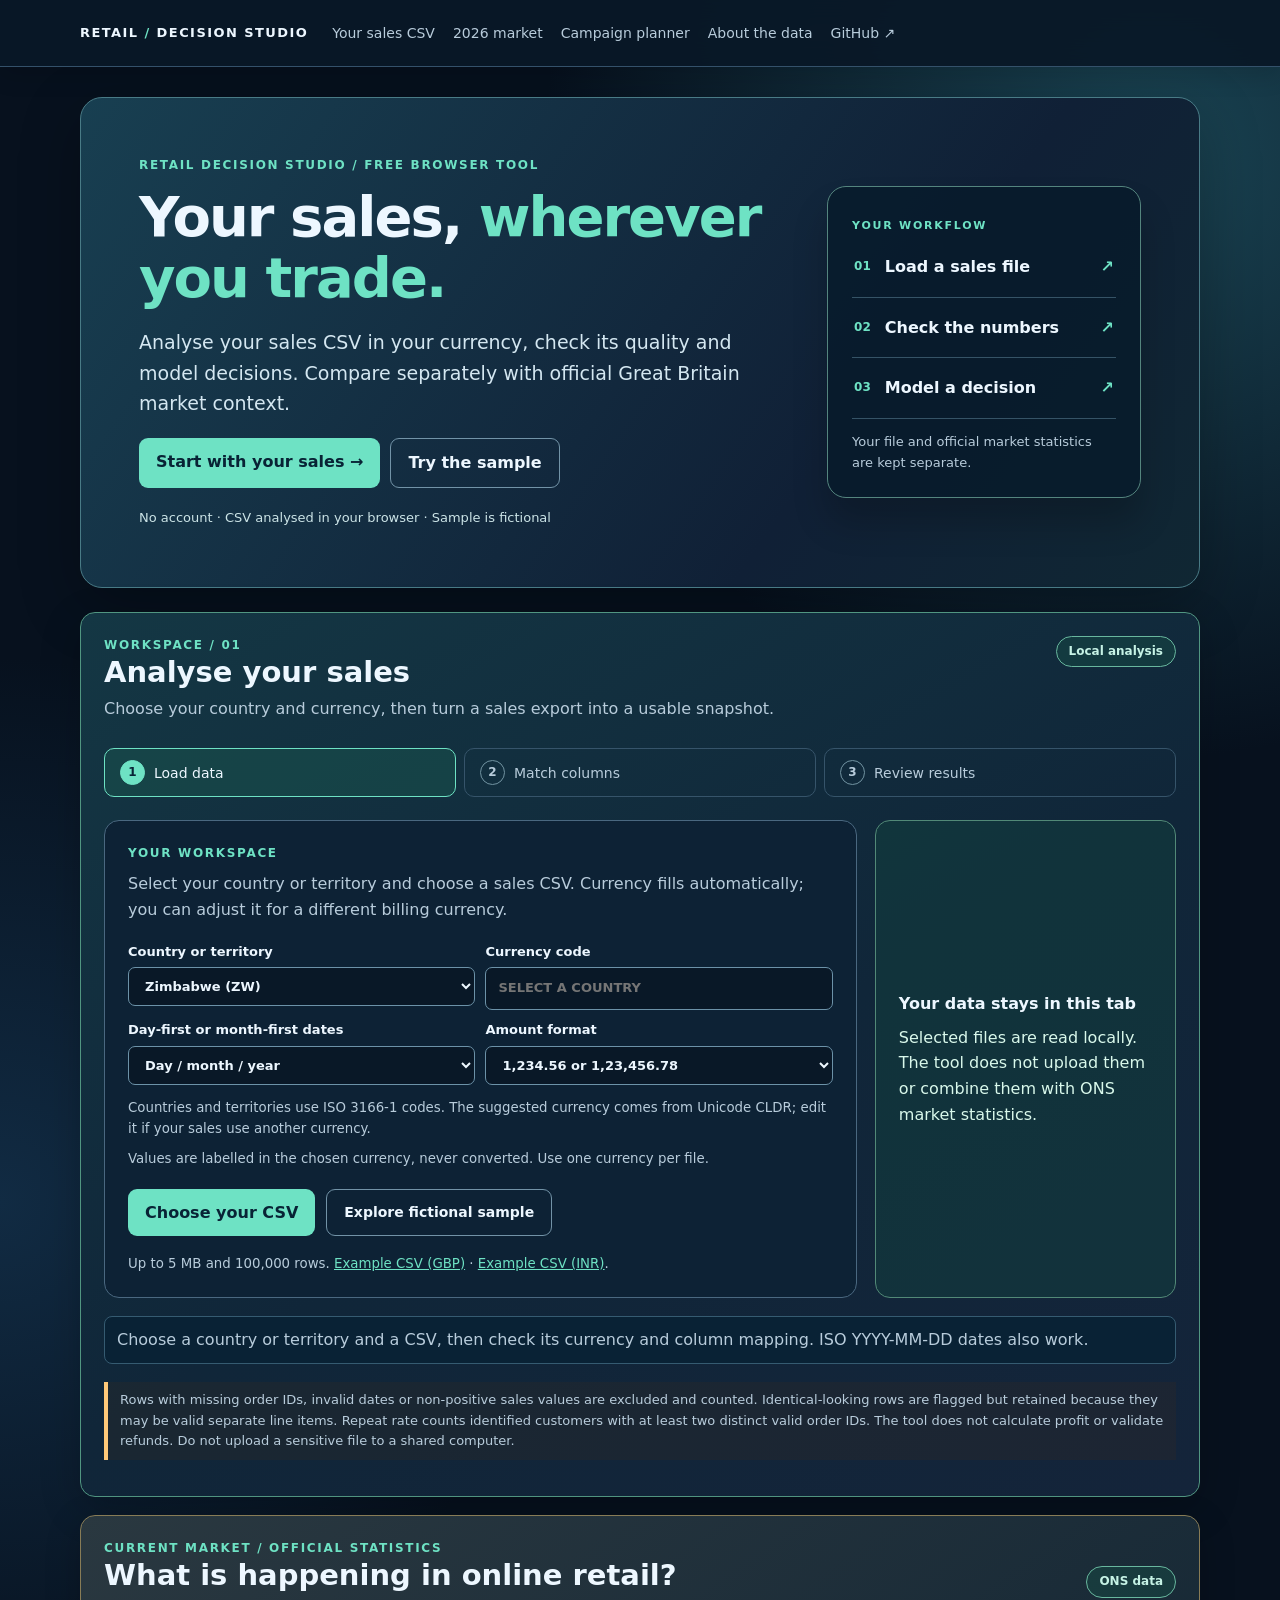
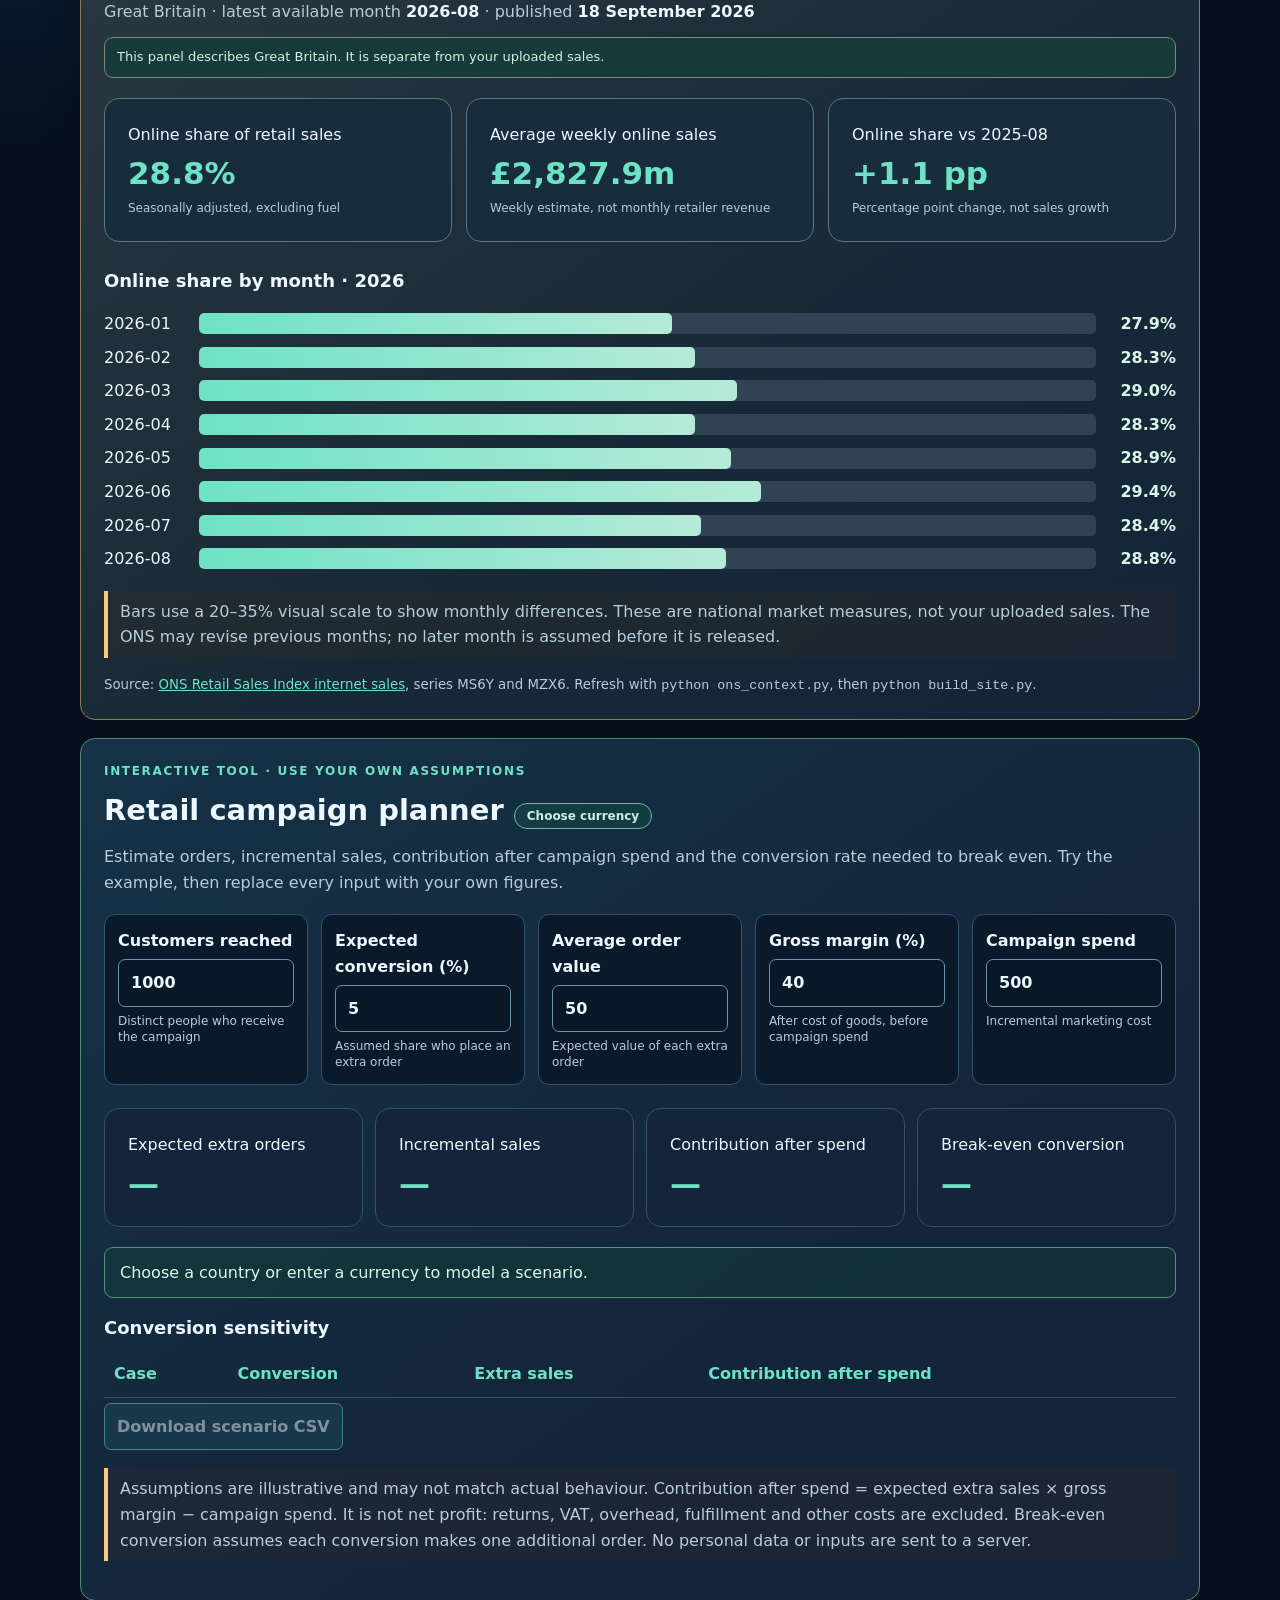
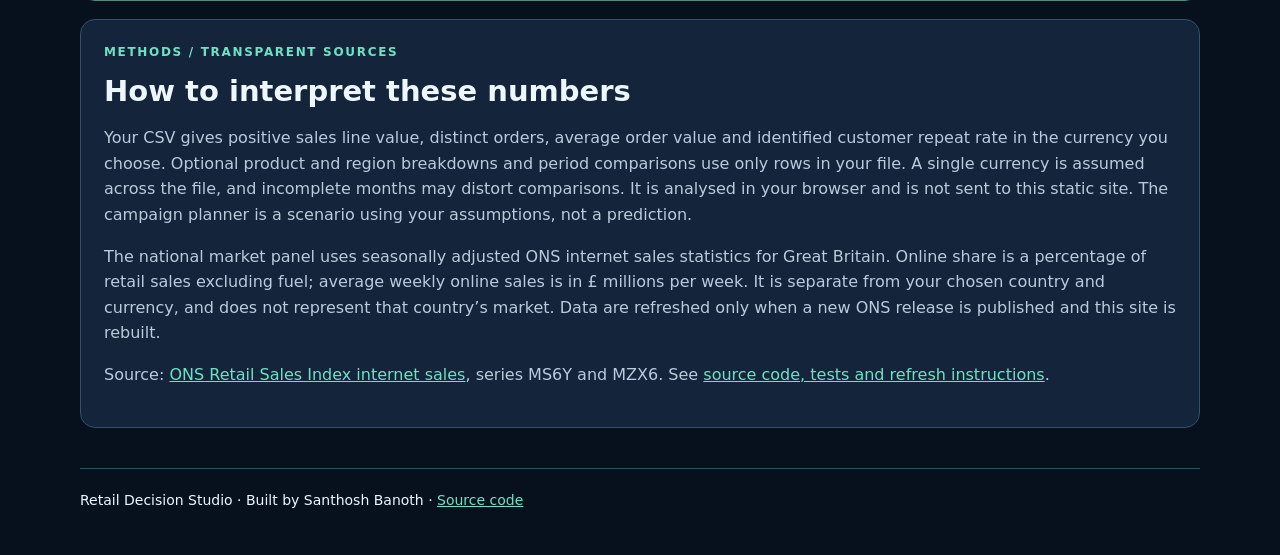
==== commit a1faeb0f: "Keep planner currency unselected until country is chosen" ====
--- a/index.html
+++ b/index.html
@@ -1,4 +1,4 @@
-<!doctype html><html lang="en"><head><meta charset="utf-8"><meta name="viewport" content="width=device-width, initial-scale=1"><meta name="description" content="Analyse sales from any country in your own currency, explore official Great Britain market context, and model a campaign scenario."><title>Retail Decision Studio · Your sales and current market</title><link rel="stylesheet" href="style.css?v=country-2026-09"></head><body>
+<!doctype html><html lang="en"><head><meta charset="utf-8"><meta name="viewport" content="width=device-width, initial-scale=1"><meta name="description" content="Analyse sales from any country in your own currency, explore official Great Britain market context, and model a campaign scenario."><title>Retail Decision Studio · Your sales and current market</title><link rel="stylesheet" href="style.css?v=country-2026-09b"></head><body>
 <a class="skip" href="#main">Skip to content</a><header class="topbar"><div class="topbar-inner"><a class="brand" href="#overview">RETAIL<span> / </span>DECISION STUDIO</a><nav aria-label="Main navigation"><a href="#your-data">Your sales CSV</a><a href="#current-market">2026 market</a><a href="#scenario">Campaign planner</a><a href="#about">About the data</a><a href="https://github.com/Banoth281/retail-growth-retention-decision-studio">GitHub ↗</a></nav></div></header>
 <main id="main"><div class="hero" id="overview"><div class="hero-copy"><p class="eyebrow">Retail Decision Studio / free browser tool</p><h1>Your sales, <em>wherever you trade.</em></h1><p class="lede">Analyse your sales CSV in your currency, check its quality and model decisions. Compare separately with official Great Britain market context.</p><div class="actions"><a class="button" href="#your-data">Start with your sales →</a><a class="button secondary" href="#your-data" id="hero-sample">Try the sample</a></div><p class="hero-trust">No account · CSV analysed in your browser · Sample is fictional</p></div><div class="hero-preview" aria-label="What the product includes"><span class="preview-label">YOUR WORKFLOW</span><div class="preview-row"><span class="preview-index">01</span><span>Load a sales file</span><span class="preview-mark">↗</span></div><div class="preview-row"><span class="preview-index">02</span><span>Check the numbers</span><span class="preview-mark">↗</span></div><div class="preview-row"><span class="preview-index">03</span><span>Model a decision</span><span class="preview-mark">↗</span></div><p>Your file and official market statistics are kept separate.</p></div></div>
 <section id="your-data" class="own-tool"><div class="section-heading"><div><p class="eyebrow">Workspace / 01</p><h2>Analyse your sales</h2><p>Choose your country and currency, then turn a sales export into a usable snapshot.</p></div><span class="tool-badge">Local analysis</span></div><ol class="steps" aria-label="Analysis steps"><li id="step-load" class="active"><span>1</span> Load data</li><li id="step-map"><span>2</span> Match columns</li><li id="step-review"><span>3</span> Review results</li></ol>
@@ -8,8 +8,8 @@
 <div id="own-results" class="workspace-panel" hidden><div class="results-heading"><div><p class="eyebrow">Step 3 / decision snapshot</p><h3>Your sales summary</h3><small id="own-source"></small></div><span class="tool-badge">Ready to review</span></div><div class="planner-results"><div class="card">Positive sales value<div class="value" id="own-revenue"></div></div><div class="card">Distinct orders<div class="value" id="own-orders"></div></div><div class="card">Average order value<div class="value" id="own-aov"></div></div><div class="card">Identified customer repeat rate<div class="value" id="own-repeat"></div></div></div><p id="own-insight" class="planner-insight"></p><h3>Monthly positive sales value</h3><div id="own-bars" class="bars" role="img" aria-label="Monthly positive sales value from the selected CSV"></div><h3>Latest recorded periods</h3><p id="own-period" class="period-card"></p><div class="breakdown-grid"><div id="own-products-section" hidden><h3>Top products by sales value</h3><div class="table-scroll"><table><thead><tr><th>Product</th><th>Positive sales value</th></tr></thead><tbody id="own-products"></tbody></table></div></div><div id="own-markets-section" hidden><h3>Top markets / regions</h3><div class="table-scroll"><table><thead><tr><th>Market / region</th><th>Positive sales value</th></tr></thead><tbody id="own-markets"></tbody></table></div></div></div><h3>Data checks</h3><p id="own-quality"></p><div class="result-actions"><button id="own-export" type="button" disabled>Download monthly summary CSV</button><button id="own-brief" type="button" disabled>Download decision brief</button><button id="use-my-aov" class="button secondary" type="button">Use my order value in planner →</button></div></div>
 <p class="note">Rows with missing order IDs, invalid dates or non-positive sales values are excluded and counted. Identical-looking rows are flagged but retained because they may be valid separate line items. Repeat rate counts identified customers with at least two distinct valid order IDs. The tool does not calculate profit or validate refunds. Do not upload a sensitive file to a shared computer.</p></section>
 <section id="current-market" class="market-now"><div class="section-heading"><div><p class="eyebrow">Current market / official statistics</p><h2>What is happening in online retail?</h2><p>Great Britain · latest available month <strong>2026-08</strong> · published <strong>18 September 2026</strong></p></div><span class="tool-badge">ONS data</span></div><p id="market-scope" class="market-scope">This panel describes Great Britain. It is separate from your uploaded sales.</p><div class="cards"><div class="card">Online share of retail sales<div class="value">28.8%</div><small>Seasonally adjusted, excluding fuel</small></div><div class="card">Average weekly online sales<div class="value">£2,827.9m</div><small>Weekly estimate, not monthly retailer revenue</small></div><div class="card">Online share vs 2025-08<div class="value">+1.1 pp</div><small>Percentage point change, not sales growth</small></div></div><h3>Online share by month · 2026</h3><div class="bars" role="img" aria-label="ONS online share of retail sales by month in 2026, bar scale 20 to 35 percent"><div class="barrow"><span>2026-01</span><div class="bartrack"><div class="barfill" style="width:52.7%"></div></div><span class="barvalue">27.9%</span></div><div class="barrow"><span>2026-02</span><div class="bartrack"><div class="barfill" style="width:55.3%"></div></div><span class="barvalue">28.3%</span></div><div class="barrow"><span>2026-03</span><div class="bartrack"><div class="barfill" style="width:60.0%"></div></div><span class="barvalue">29.0%</span></div><div class="barrow"><span>2026-04</span><div class="bartrack"><div class="barfill" style="width:55.3%"></div></div><span class="barvalue">28.3%</span></div><div class="barrow"><span>2026-05</span><div class="bartrack"><div class="barfill" style="width:59.3%"></div></div><span class="barvalue">28.9%</span></div><div class="barrow"><span>2026-06</span><div class="bartrack"><div class="barfill" style="width:62.7%"></div></div><span class="barvalue">29.4%</span></div><div class="barrow"><span>2026-07</span><div class="bartrack"><div class="barfill" style="width:56.0%"></div></div><span class="barvalue">28.4%</span></div><div class="barrow"><span>2026-08</span><div class="bartrack"><div class="barfill" style="width:58.7%"></div></div><span class="barvalue">28.8%</span></div></div><p class="note">Bars use a 20–35% visual scale to show monthly differences. These are national market measures, not your uploaded sales. The ONS may revise previous months; no later month is assumed before it is released.</p><small>Source: <a href="https://www.ons.gov.uk/businessindustryandtrade/retailindustry/datasets/retailsalesindexinternetsales">ONS Retail Sales Index internet sales</a>, series MS6Y and MZX6. Refresh with <code>python ons_context.py</code>, then <code>python build_site.py</code>.</small></section>
-<section id="scenario" class="planner"><p class="eyebrow">Interactive tool · use your own assumptions</p><h2>Retail campaign planner <span id="planner-currency" class="tool-badge">GBP</span></h2><p>Estimate orders, incremental sales, contribution after campaign spend and the conversion rate needed to break even. Try the example, then replace every input with your own figures.</p>
+<section id="scenario" class="planner"><p class="eyebrow">Interactive tool · use your own assumptions</p><h2>Retail campaign planner <span id="planner-currency" class="tool-badge">Choose currency</span></h2><p>Estimate orders, incremental sales, contribution after campaign spend and the conversion rate needed to break even. Try the example, then replace every input with your own figures.</p>
 <div class="planner-fields"><label>Customers reached<input id="reached" type="number" min="0" max="10000000" step="1" value="1000"><small>Distinct people who receive the campaign</small></label><label>Expected conversion (%)<input id="conversion" type="number" min="0" max="100" step="0.1" value="5"><small>Assumed share who place an extra order</small></label><label>Average order value <input id="basket" type="number" min="0" max="1000000" step="0.01" value="50"><small>Expected value of each extra order</small></label><label>Gross margin (%)<input id="margin" type="number" min="0" max="100" step="0.1" value="40"><small>After cost of goods, before campaign spend</small></label><label>Campaign spend <input id="spend" type="number" min="0" max="100000000" step="0.01" value="500"><small>Incremental marketing cost</small></label></div>
-<p id="planner-error" role="alert" hidden>Enter valid numbers within the ranges shown.</p><div class="planner-results" aria-live="polite"><div class="card">Expected extra orders<div id="orders" class="value">50</div></div><div class="card">Incremental sales<div id="estimate" class="value">£2,500.00</div></div><div class="card">Contribution after spend<div id="net" class="value">£500.00</div></div><div class="card">Break-even conversion<div id="break-even" class="value">2.5%</div></div></div><p id="planner-insight" class="planner-insight">At these assumptions, estimated contribution covers campaign spend.</p>
+<p id="planner-error" role="alert" hidden>Enter valid numbers within the ranges shown.</p><div class="planner-results" aria-live="polite"><div class="card">Expected extra orders<div id="orders" class="value">50</div></div><div class="card">Incremental sales<div id="estimate" class="value">—</div></div><div class="card">Contribution after spend<div id="net" class="value">—</div></div><div class="card">Break-even conversion<div id="break-even" class="value">2.5%</div></div></div><p id="planner-insight" class="planner-insight">At these assumptions, estimated contribution covers campaign spend.</p>
 <h3>Conversion sensitivity</h3><div class="table-scroll"><table><thead><tr><th>Case</th><th>Conversion</th><th>Extra sales</th><th>Contribution after spend</th></tr></thead><tbody id="sensitivity"></tbody></table></div><button id="planner-export" type="button">Download scenario CSV</button><p class="note">Assumptions are illustrative and may not match actual behaviour. Contribution after spend = expected extra sales × gross margin − campaign spend. It is not net profit: returns, VAT, overhead, fulfillment and other costs are excluded. Break-even conversion assumes each conversion makes one additional order. No personal data or inputs are sent to a server.</p></section>
-<section id="about"><p class="eyebrow">Methods / transparent sources</p><h2>How to interpret these numbers</h2><p>Your CSV gives positive sales line value, distinct orders, average order value and identified customer repeat rate in the currency you choose. Optional product and region breakdowns and period comparisons use only rows in your file. A single currency is assumed across the file, and incomplete months may distort comparisons. It is analysed in your browser and is not sent to this static site. The campaign planner is a scenario using your assumptions, not a prediction.</p><p>The national market panel uses seasonally adjusted ONS internet sales statistics for Great Britain. Online share is a percentage of retail sales excluding fuel; average weekly online sales is in £ millions per week. It is separate from your chosen country and currency, and does not represent that country’s market. Data are refreshed only when a new ONS release is published and this site is rebuilt.</p><p>Source: <a href="https://www.ons.gov.uk/businessindustryandtrade/retailindustry/datasets/retailsalesindexinternetsales">ONS Retail Sales Index internet sales</a>, series MS6Y and MZX6. See <a href="https://github.com/Banoth281/retail-growth-retention-decision-studio">source code, tests and refresh instructions</a>.</p></section></main><footer>Retail Decision Studio · Built by Santhosh Banoth · <a href="https://github.com/Banoth281/retail-growth-retention-decision-studio">Source code</a></footer><script src="campaign.js?v=country-2026-09"></script><script src="country_currencies.js?v=country-2026-09"></script><script src="your_data.js?v=country-2026-09"></script></body></html>+<section id="about"><p class="eyebrow">Methods / transparent sources</p><h2>How to interpret these numbers</h2><p>Your CSV gives positive sales line value, distinct orders, average order value and identified customer repeat rate in the currency you choose. Optional product and region breakdowns and period comparisons use only rows in your file. A single currency is assumed across the file, and incomplete months may distort comparisons. It is analysed in your browser and is not sent to this static site. The campaign planner is a scenario using your assumptions, not a prediction.</p><p>The national market panel uses seasonally adjusted ONS internet sales statistics for Great Britain. Online share is a percentage of retail sales excluding fuel; average weekly online sales is in £ millions per week. It is separate from your chosen country and currency, and does not represent that country’s market. Data are refreshed only when a new ONS release is published and this site is rebuilt.</p><p>Source: <a href="https://www.ons.gov.uk/businessindustryandtrade/retailindustry/datasets/retailsalesindexinternetsales">ONS Retail Sales Index internet sales</a>, series MS6Y and MZX6. See <a href="https://github.com/Banoth281/retail-growth-retention-decision-studio">source code, tests and refresh instructions</a>.</p></section></main><footer>Retail Decision Studio · Built by Santhosh Banoth · <a href="https://github.com/Banoth281/retail-growth-retention-decision-studio">Source code</a></footer><script src="campaign.js?v=country-2026-09b"></script><script src="country_currencies.js?v=country-2026-09b"></script><script src="your_data.js?v=country-2026-09b"></script></body></html>
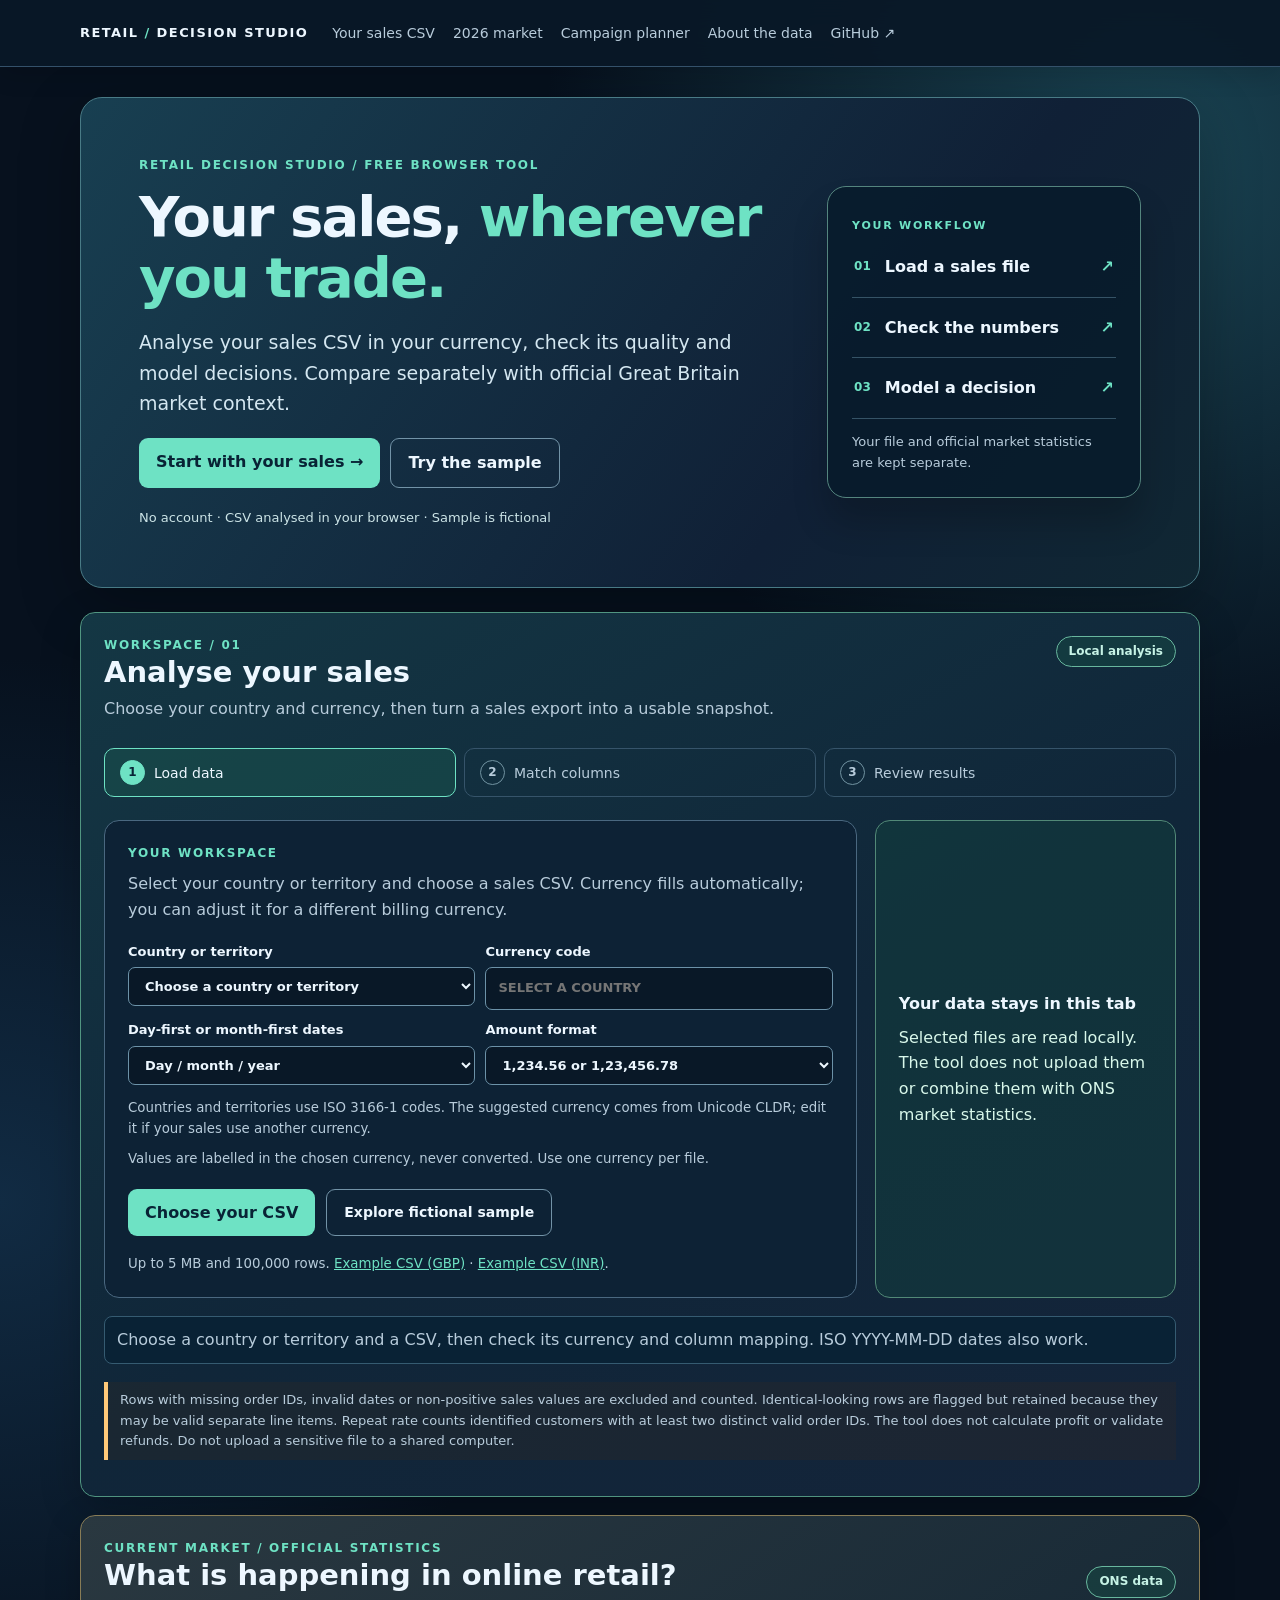
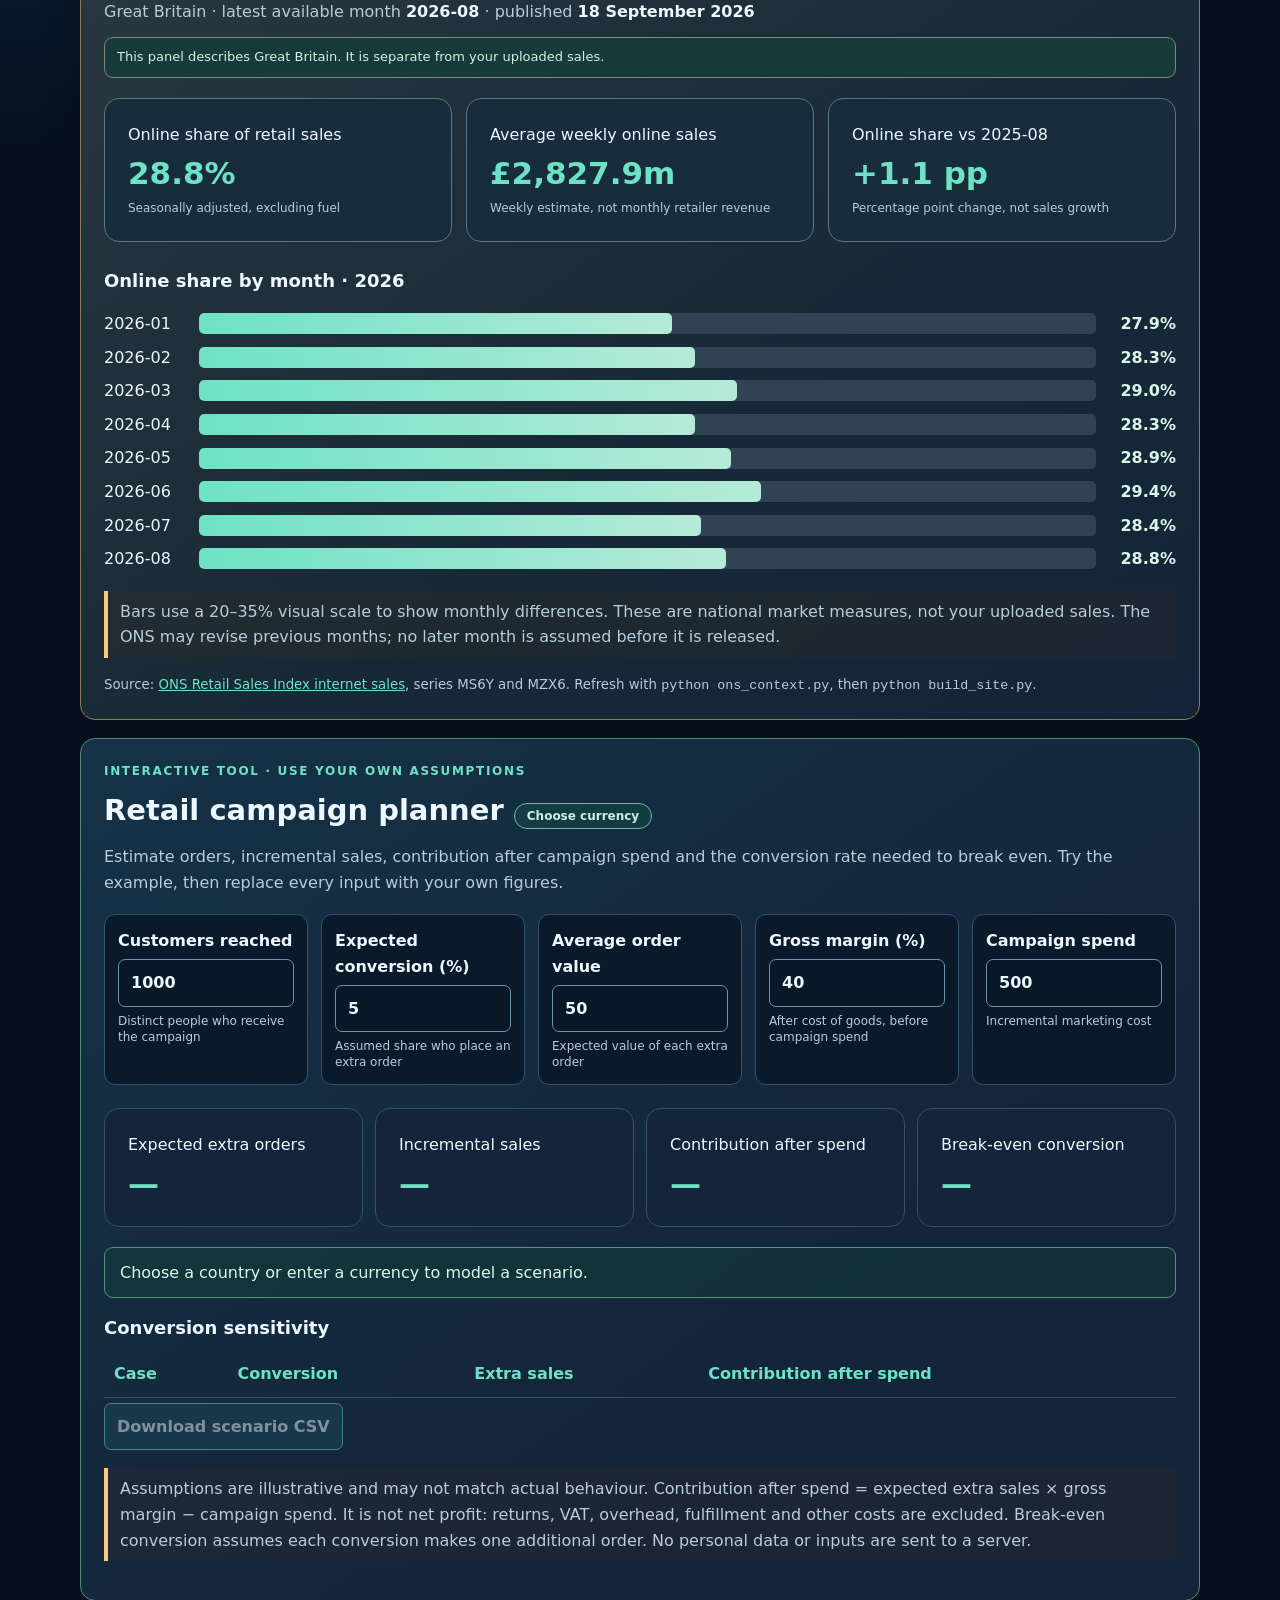
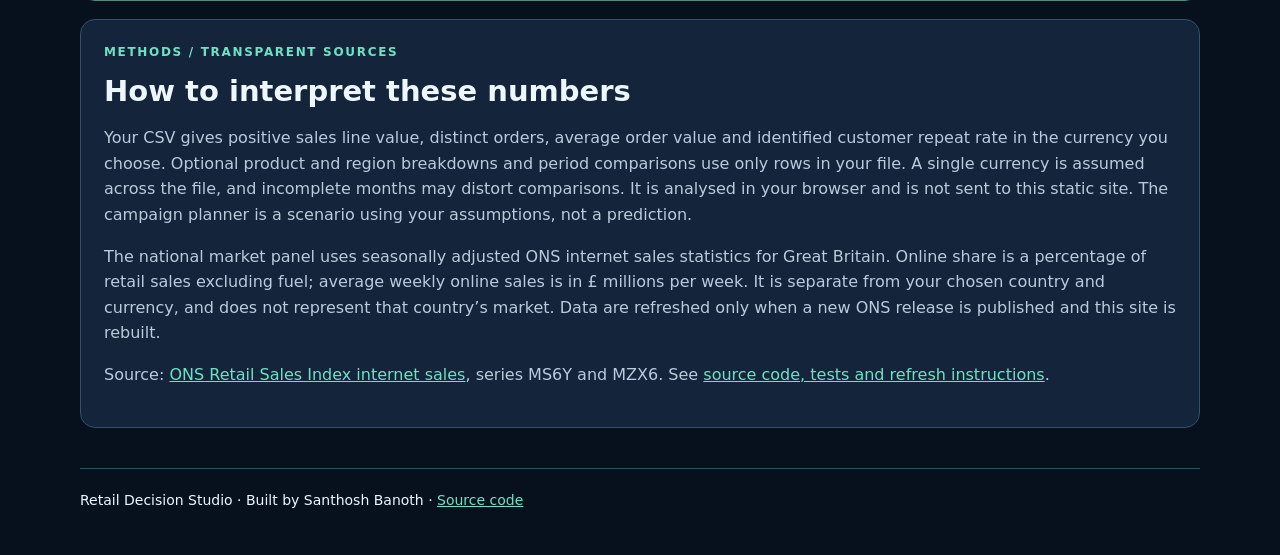
==== commit 7a0b4426: "Start country selector with no country selected" ====
--- a/index.html
+++ b/index.html
@@ -1,4 +1,4 @@
-<!doctype html><html lang="en"><head><meta charset="utf-8"><meta name="viewport" content="width=device-width, initial-scale=1"><meta name="description" content="Analyse sales from any country in your own currency, explore official Great Britain market context, and model a campaign scenario."><title>Retail Decision Studio · Your sales and current market</title><link rel="stylesheet" href="style.css?v=country-2026-09b"></head><body>
+<!doctype html><html lang="en"><head><meta charset="utf-8"><meta name="viewport" content="width=device-width, initial-scale=1"><meta name="description" content="Analyse sales from any country in your own currency, explore official Great Britain market context, and model a campaign scenario."><title>Retail Decision Studio · Your sales and current market</title><link rel="stylesheet" href="style.css?v=country-2026-09c"></head><body>
 <a class="skip" href="#main">Skip to content</a><header class="topbar"><div class="topbar-inner"><a class="brand" href="#overview">RETAIL<span> / </span>DECISION STUDIO</a><nav aria-label="Main navigation"><a href="#your-data">Your sales CSV</a><a href="#current-market">2026 market</a><a href="#scenario">Campaign planner</a><a href="#about">About the data</a><a href="https://github.com/Banoth281/retail-growth-retention-decision-studio">GitHub ↗</a></nav></div></header>
 <main id="main"><div class="hero" id="overview"><div class="hero-copy"><p class="eyebrow">Retail Decision Studio / free browser tool</p><h1>Your sales, <em>wherever you trade.</em></h1><p class="lede">Analyse your sales CSV in your currency, check its quality and model decisions. Compare separately with official Great Britain market context.</p><div class="actions"><a class="button" href="#your-data">Start with your sales →</a><a class="button secondary" href="#your-data" id="hero-sample">Try the sample</a></div><p class="hero-trust">No account · CSV analysed in your browser · Sample is fictional</p></div><div class="hero-preview" aria-label="What the product includes"><span class="preview-label">YOUR WORKFLOW</span><div class="preview-row"><span class="preview-index">01</span><span>Load a sales file</span><span class="preview-mark">↗</span></div><div class="preview-row"><span class="preview-index">02</span><span>Check the numbers</span><span class="preview-mark">↗</span></div><div class="preview-row"><span class="preview-index">03</span><span>Model a decision</span><span class="preview-mark">↗</span></div><p>Your file and official market statistics are kept separate.</p></div></div>
 <section id="your-data" class="own-tool"><div class="section-heading"><div><p class="eyebrow">Workspace / 01</p><h2>Analyse your sales</h2><p>Choose your country and currency, then turn a sales export into a usable snapshot.</p></div><span class="tool-badge">Local analysis</span></div><ol class="steps" aria-label="Analysis steps"><li id="step-load" class="active"><span>1</span> Load data</li><li id="step-map"><span>2</span> Match columns</li><li id="step-review"><span>3</span> Review results</li></ol>
@@ -12,4 +12,4 @@
 <div class="planner-fields"><label>Customers reached<input id="reached" type="number" min="0" max="10000000" step="1" value="1000"><small>Distinct people who receive the campaign</small></label><label>Expected conversion (%)<input id="conversion" type="number" min="0" max="100" step="0.1" value="5"><small>Assumed share who place an extra order</small></label><label>Average order value <input id="basket" type="number" min="0" max="1000000" step="0.01" value="50"><small>Expected value of each extra order</small></label><label>Gross margin (%)<input id="margin" type="number" min="0" max="100" step="0.1" value="40"><small>After cost of goods, before campaign spend</small></label><label>Campaign spend <input id="spend" type="number" min="0" max="100000000" step="0.01" value="500"><small>Incremental marketing cost</small></label></div>
 <p id="planner-error" role="alert" hidden>Enter valid numbers within the ranges shown.</p><div class="planner-results" aria-live="polite"><div class="card">Expected extra orders<div id="orders" class="value">50</div></div><div class="card">Incremental sales<div id="estimate" class="value">—</div></div><div class="card">Contribution after spend<div id="net" class="value">—</div></div><div class="card">Break-even conversion<div id="break-even" class="value">2.5%</div></div></div><p id="planner-insight" class="planner-insight">At these assumptions, estimated contribution covers campaign spend.</p>
 <h3>Conversion sensitivity</h3><div class="table-scroll"><table><thead><tr><th>Case</th><th>Conversion</th><th>Extra sales</th><th>Contribution after spend</th></tr></thead><tbody id="sensitivity"></tbody></table></div><button id="planner-export" type="button">Download scenario CSV</button><p class="note">Assumptions are illustrative and may not match actual behaviour. Contribution after spend = expected extra sales × gross margin − campaign spend. It is not net profit: returns, VAT, overhead, fulfillment and other costs are excluded. Break-even conversion assumes each conversion makes one additional order. No personal data or inputs are sent to a server.</p></section>
-<section id="about"><p class="eyebrow">Methods / transparent sources</p><h2>How to interpret these numbers</h2><p>Your CSV gives positive sales line value, distinct orders, average order value and identified customer repeat rate in the currency you choose. Optional product and region breakdowns and period comparisons use only rows in your file. A single currency is assumed across the file, and incomplete months may distort comparisons. It is analysed in your browser and is not sent to this static site. The campaign planner is a scenario using your assumptions, not a prediction.</p><p>The national market panel uses seasonally adjusted ONS internet sales statistics for Great Britain. Online share is a percentage of retail sales excluding fuel; average weekly online sales is in £ millions per week. It is separate from your chosen country and currency, and does not represent that country’s market. Data are refreshed only when a new ONS release is published and this site is rebuilt.</p><p>Source: <a href="https://www.ons.gov.uk/businessindustryandtrade/retailindustry/datasets/retailsalesindexinternetsales">ONS Retail Sales Index internet sales</a>, series MS6Y and MZX6. See <a href="https://github.com/Banoth281/retail-growth-retention-decision-studio">source code, tests and refresh instructions</a>.</p></section></main><footer>Retail Decision Studio · Built by Santhosh Banoth · <a href="https://github.com/Banoth281/retail-growth-retention-decision-studio">Source code</a></footer><script src="campaign.js?v=country-2026-09b"></script><script src="country_currencies.js?v=country-2026-09b"></script><script src="your_data.js?v=country-2026-09b"></script></body></html>+<section id="about"><p class="eyebrow">Methods / transparent sources</p><h2>How to interpret these numbers</h2><p>Your CSV gives positive sales line value, distinct orders, average order value and identified customer repeat rate in the currency you choose. Optional product and region breakdowns and period comparisons use only rows in your file. A single currency is assumed across the file, and incomplete months may distort comparisons. It is analysed in your browser and is not sent to this static site. The campaign planner is a scenario using your assumptions, not a prediction.</p><p>The national market panel uses seasonally adjusted ONS internet sales statistics for Great Britain. Online share is a percentage of retail sales excluding fuel; average weekly online sales is in £ millions per week. It is separate from your chosen country and currency, and does not represent that country’s market. Data are refreshed only when a new ONS release is published and this site is rebuilt.</p><p>Source: <a href="https://www.ons.gov.uk/businessindustryandtrade/retailindustry/datasets/retailsalesindexinternetsales">ONS Retail Sales Index internet sales</a>, series MS6Y and MZX6. See <a href="https://github.com/Banoth281/retail-growth-retention-decision-studio">source code, tests and refresh instructions</a>.</p></section></main><footer>Retail Decision Studio · Built by Santhosh Banoth · <a href="https://github.com/Banoth281/retail-growth-retention-decision-studio">Source code</a></footer><script src="campaign.js?v=country-2026-09c"></script><script src="country_currencies.js?v=country-2026-09c"></script><script src="your_data.js?v=country-2026-09c"></script></body></html>
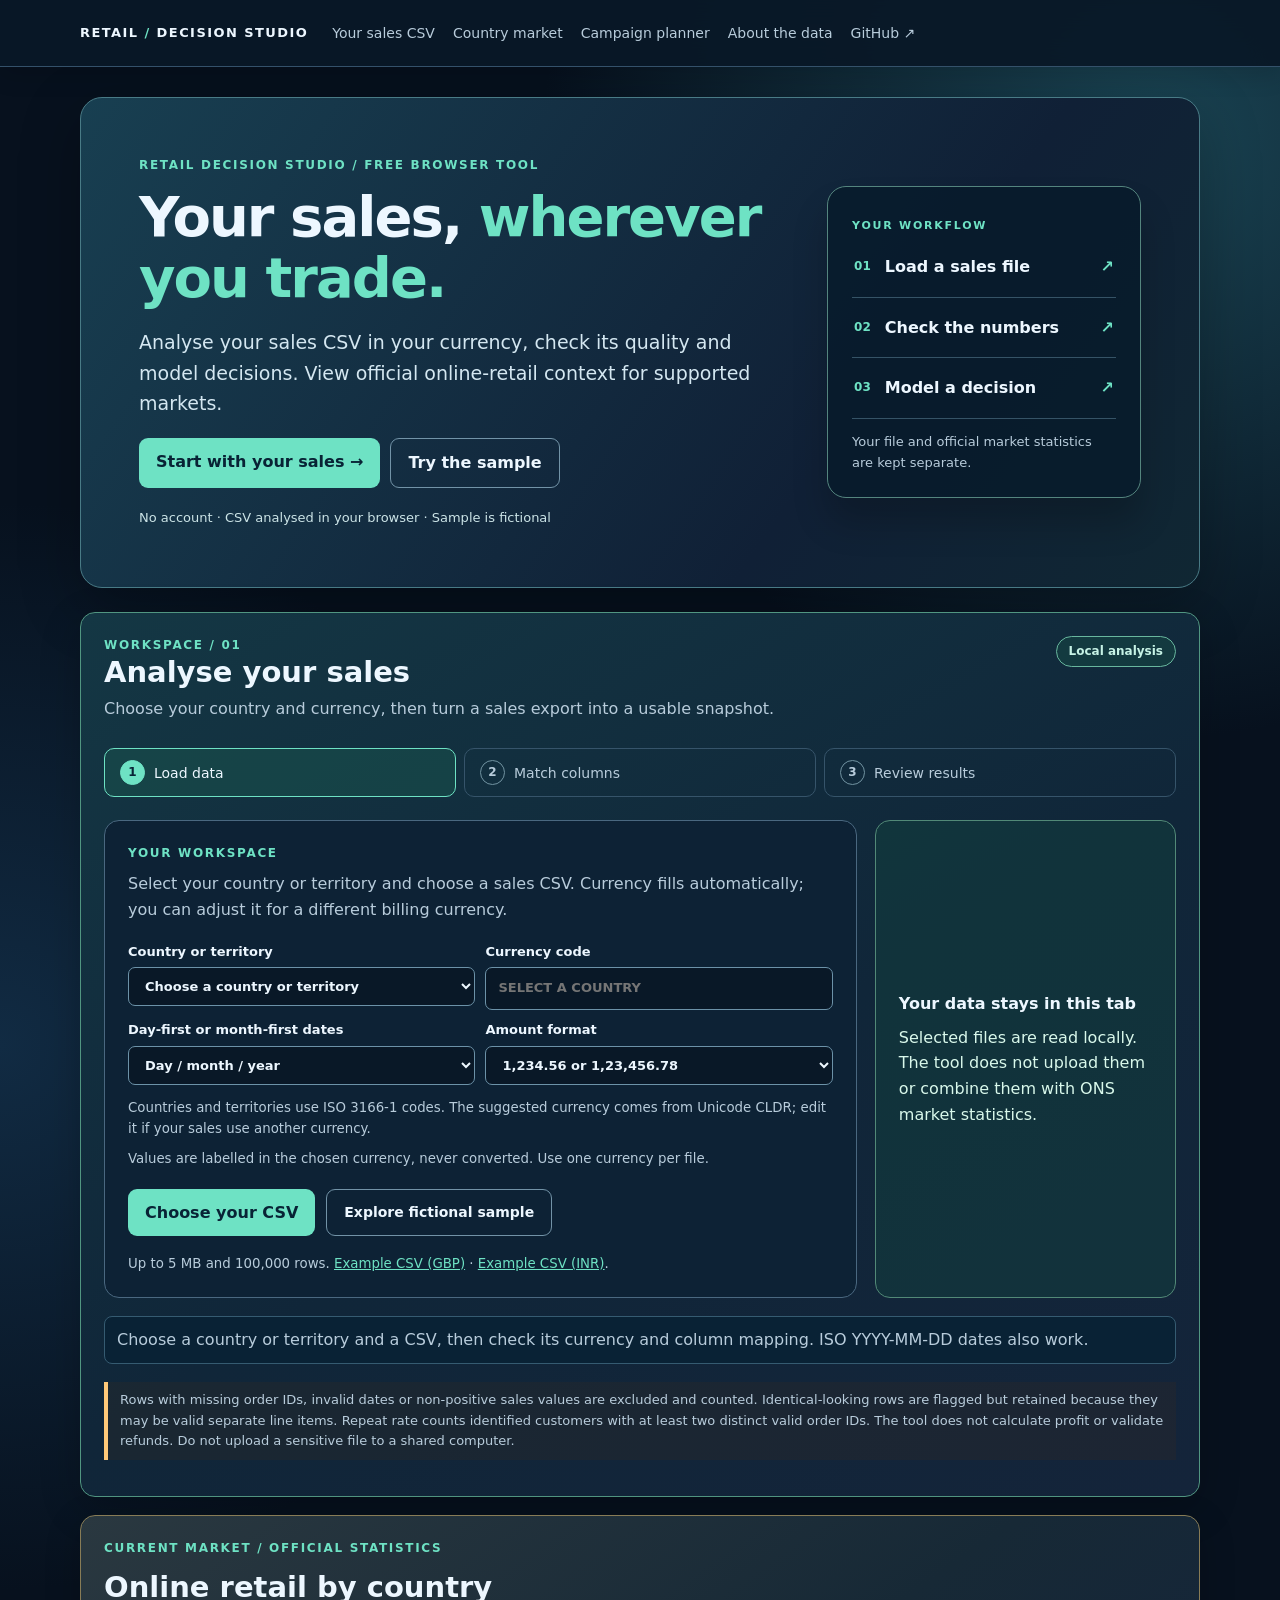
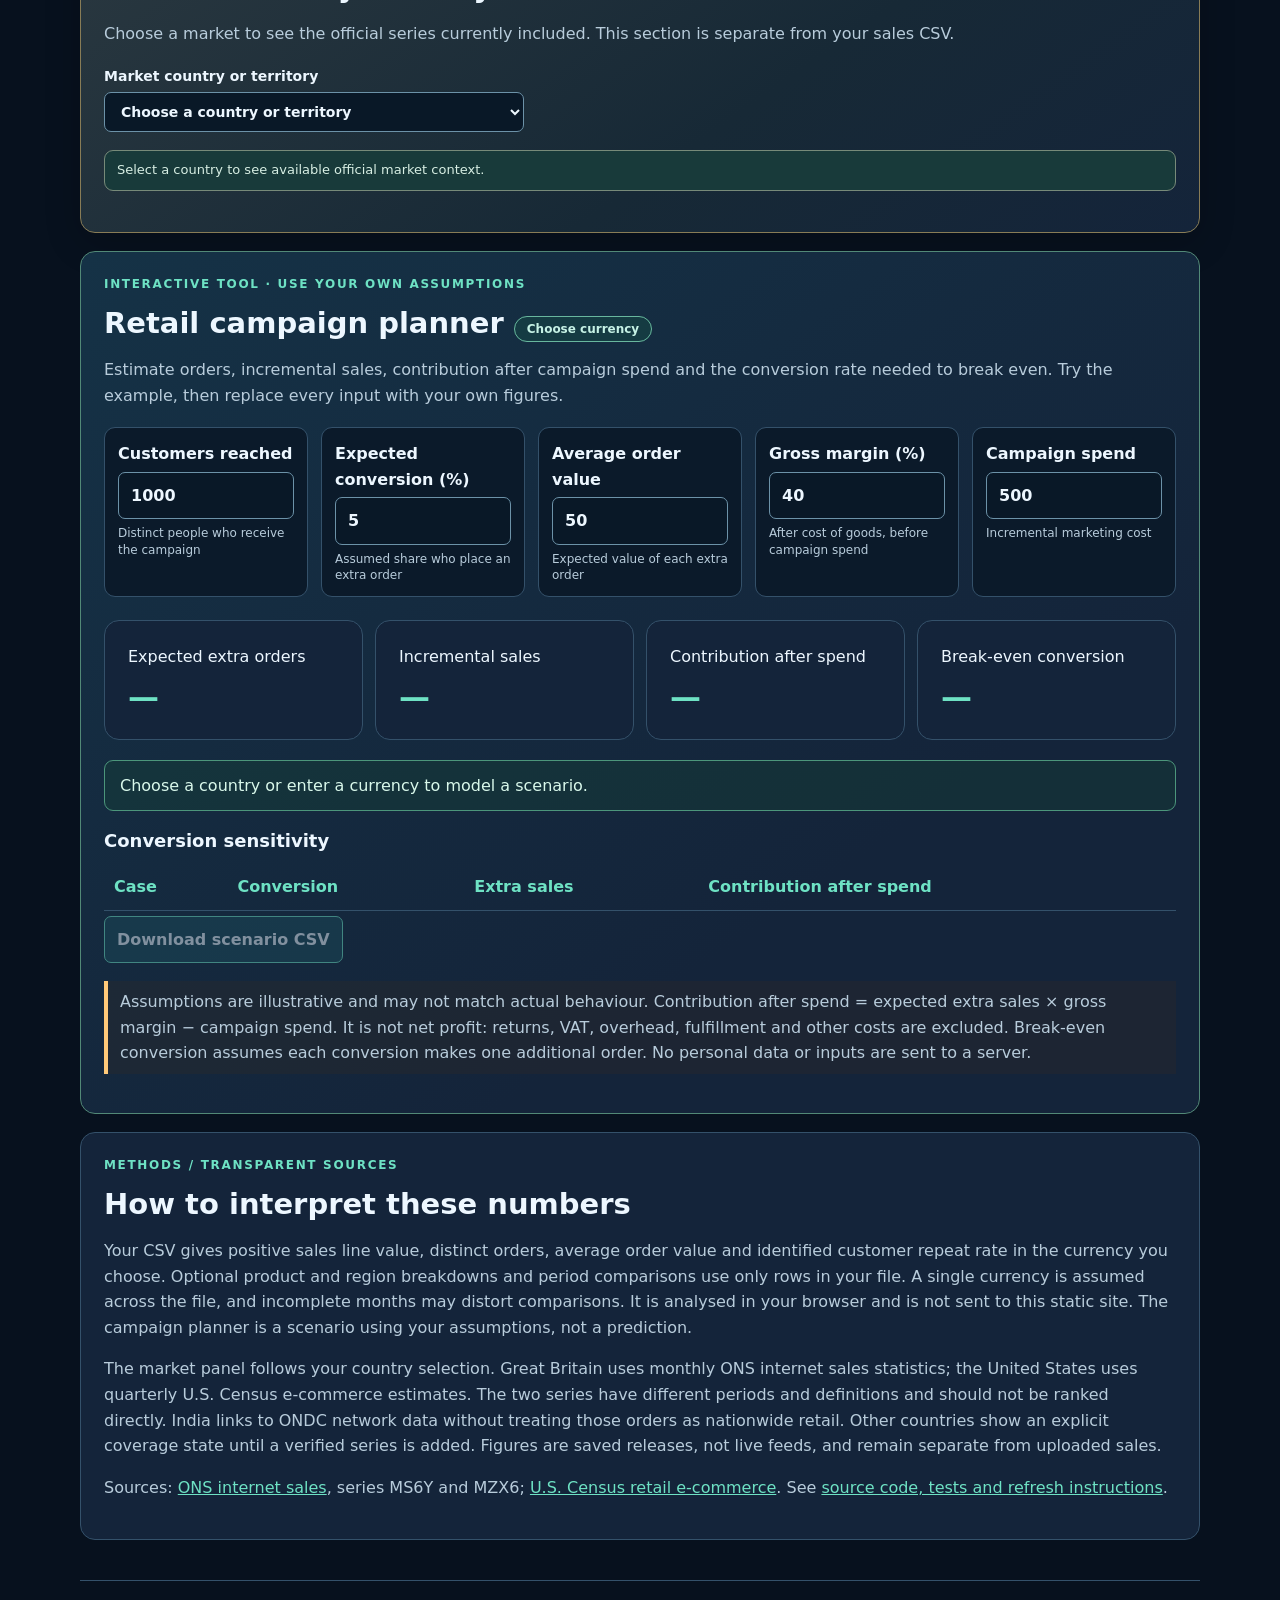
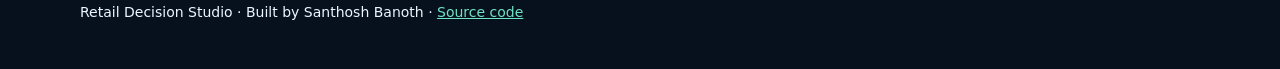
==== commit 1c7600a3: "Show country-specific official retail context with clear coverage" ====
--- a/index.html
+++ b/index.html
@@ -1,15 +1,15 @@
-<!doctype html><html lang="en"><head><meta charset="utf-8"><meta name="viewport" content="width=device-width, initial-scale=1"><meta name="description" content="Analyse sales from any country in your own currency, explore official Great Britain market context, and model a campaign scenario."><title>Retail Decision Studio · Your sales and current market</title><link rel="stylesheet" href="style.css?v=country-2026-09c"></head><body>
-<a class="skip" href="#main">Skip to content</a><header class="topbar"><div class="topbar-inner"><a class="brand" href="#overview">RETAIL<span> / </span>DECISION STUDIO</a><nav aria-label="Main navigation"><a href="#your-data">Your sales CSV</a><a href="#current-market">2026 market</a><a href="#scenario">Campaign planner</a><a href="#about">About the data</a><a href="https://github.com/Banoth281/retail-growth-retention-decision-studio">GitHub ↗</a></nav></div></header>
-<main id="main"><div class="hero" id="overview"><div class="hero-copy"><p class="eyebrow">Retail Decision Studio / free browser tool</p><h1>Your sales, <em>wherever you trade.</em></h1><p class="lede">Analyse your sales CSV in your currency, check its quality and model decisions. Compare separately with official Great Britain market context.</p><div class="actions"><a class="button" href="#your-data">Start with your sales →</a><a class="button secondary" href="#your-data" id="hero-sample">Try the sample</a></div><p class="hero-trust">No account · CSV analysed in your browser · Sample is fictional</p></div><div class="hero-preview" aria-label="What the product includes"><span class="preview-label">YOUR WORKFLOW</span><div class="preview-row"><span class="preview-index">01</span><span>Load a sales file</span><span class="preview-mark">↗</span></div><div class="preview-row"><span class="preview-index">02</span><span>Check the numbers</span><span class="preview-mark">↗</span></div><div class="preview-row"><span class="preview-index">03</span><span>Model a decision</span><span class="preview-mark">↗</span></div><p>Your file and official market statistics are kept separate.</p></div></div>
+<!doctype html><html lang="en"><head><meta charset="utf-8"><meta name="viewport" content="width=device-width, initial-scale=1"><meta name="description" content="Analyse sales from any country in your own currency, explore official Great Britain market context, and model a campaign scenario."><title>Retail Decision Studio · Your sales and current market</title><link rel="stylesheet" href="style.css?v=market-2026-09"></head><body>
+<a class="skip" href="#main">Skip to content</a><header class="topbar"><div class="topbar-inner"><a class="brand" href="#overview">RETAIL<span> / </span>DECISION STUDIO</a><nav aria-label="Main navigation"><a href="#your-data">Your sales CSV</a><a href="#current-market">Country market</a><a href="#scenario">Campaign planner</a><a href="#about">About the data</a><a href="https://github.com/Banoth281/retail-growth-retention-decision-studio">GitHub ↗</a></nav></div></header>
+<main id="main"><div class="hero" id="overview"><div class="hero-copy"><p class="eyebrow">Retail Decision Studio / free browser tool</p><h1>Your sales, <em>wherever you trade.</em></h1><p class="lede">Analyse your sales CSV in your currency, check its quality and model decisions. View official online-retail context for supported markets.</p><div class="actions"><a class="button" href="#your-data">Start with your sales →</a><a class="button secondary" href="#your-data" id="hero-sample">Try the sample</a></div><p class="hero-trust">No account · CSV analysed in your browser · Sample is fictional</p></div><div class="hero-preview" aria-label="What the product includes"><span class="preview-label">YOUR WORKFLOW</span><div class="preview-row"><span class="preview-index">01</span><span>Load a sales file</span><span class="preview-mark">↗</span></div><div class="preview-row"><span class="preview-index">02</span><span>Check the numbers</span><span class="preview-mark">↗</span></div><div class="preview-row"><span class="preview-index">03</span><span>Model a decision</span><span class="preview-mark">↗</span></div><p>Your file and official market statistics are kept separate.</p></div></div>
 <section id="your-data" class="own-tool"><div class="section-heading"><div><p class="eyebrow">Workspace / 01</p><h2>Analyse your sales</h2><p>Choose your country and currency, then turn a sales export into a usable snapshot.</p></div><span class="tool-badge">Local analysis</span></div><ol class="steps" aria-label="Analysis steps"><li id="step-load" class="active"><span>1</span> Load data</li><li id="step-map"><span>2</span> Match columns</li><li id="step-review"><span>3</span> Review results</li></ol>
 <div class="upload-panel"><div><p class="eyebrow">Your workspace</p><p>Select your country or territory and choose a sales CSV. Currency fills automatically; you can adjust it for a different billing currency.</p><div class="global-fields"><label>Country or territory<select id="country-name" aria-describedby="country-help"><option value="">Choose a country or territory</option></select></label><label>Currency code<input id="currency-code" type="text" value="" maxlength="3" placeholder="Select a country" aria-describedby="currency-help"></label><label>Day-first or month-first dates<select id="date-format"><option value="DMY">Day / month / year</option><option value="MDY">Month / day / year</option></select></label><label>Amount format<select id="number-format"><option value="dot">1,234.56 or 1,23,456.78</option><option value="comma">1.234,56</option></select></label></div><small id="country-help">Countries and territories use ISO 3166-1 codes. The suggested currency comes from Unicode CLDR; edit it if your sales use another currency.</small><small id="currency-help">Values are labelled in the chosen currency, never converted. Use one currency per file.</small><div class="upload-actions"><label class="file-button" for="sales-file">Choose your CSV<input id="sales-file" type="file" accept=".csv,text/csv"></label><button id="load-sample" class="button secondary" type="button">Explore fictional sample</button></div><small>Up to 5 MB and 100,000 rows. <a href="sample_sales.csv" download>Example CSV (GBP)</a> · <a href="sample_india_sales.csv" download>Example CSV (INR)</a>.</small></div><div class="privacy"><strong>Your data stays in this tab</strong><p>Selected files are read locally. The tool does not upload them or combine them with ONS market statistics.</p></div></div>
 <p id="csv-status" role="status" aria-live="polite">Choose a country or territory and a CSV, then check its currency and column mapping. ISO YYYY-MM-DD dates also work.</p>
 <div id="csv-mapping" class="workspace-panel" hidden><p class="eyebrow">Step 2 / check the mapping</p><h3>Match your columns</h3><p>We made a best guess. Confirm each field before calculating.</p><div class="planner-fields"><label>Order date <select id="column-date"></select></label><label>Order ID <select id="column-order"></select></label><label>Sales value <select id="column-value"></select></label><label>Customer ID (optional) <select id="column-customer"></select></label><label>Product (optional) <select id="column-product"></select></label><label>Market / region (optional) <select id="column-market"></select></label></div><button id="own-run" type="button">Analyse sales →</button></div>
 <div id="own-results" class="workspace-panel" hidden><div class="results-heading"><div><p class="eyebrow">Step 3 / decision snapshot</p><h3>Your sales summary</h3><small id="own-source"></small></div><span class="tool-badge">Ready to review</span></div><div class="planner-results"><div class="card">Positive sales value<div class="value" id="own-revenue"></div></div><div class="card">Distinct orders<div class="value" id="own-orders"></div></div><div class="card">Average order value<div class="value" id="own-aov"></div></div><div class="card">Identified customer repeat rate<div class="value" id="own-repeat"></div></div></div><p id="own-insight" class="planner-insight"></p><h3>Monthly positive sales value</h3><div id="own-bars" class="bars" role="img" aria-label="Monthly positive sales value from the selected CSV"></div><h3>Latest recorded periods</h3><p id="own-period" class="period-card"></p><div class="breakdown-grid"><div id="own-products-section" hidden><h3>Top products by sales value</h3><div class="table-scroll"><table><thead><tr><th>Product</th><th>Positive sales value</th></tr></thead><tbody id="own-products"></tbody></table></div></div><div id="own-markets-section" hidden><h3>Top markets / regions</h3><div class="table-scroll"><table><thead><tr><th>Market / region</th><th>Positive sales value</th></tr></thead><tbody id="own-markets"></tbody></table></div></div></div><h3>Data checks</h3><p id="own-quality"></p><div class="result-actions"><button id="own-export" type="button" disabled>Download monthly summary CSV</button><button id="own-brief" type="button" disabled>Download decision brief</button><button id="use-my-aov" class="button secondary" type="button">Use my order value in planner →</button></div></div>
 <p class="note">Rows with missing order IDs, invalid dates or non-positive sales values are excluded and counted. Identical-looking rows are flagged but retained because they may be valid separate line items. Repeat rate counts identified customers with at least two distinct valid order IDs. The tool does not calculate profit or validate refunds. Do not upload a sensitive file to a shared computer.</p></section>
-<section id="current-market" class="market-now"><div class="section-heading"><div><p class="eyebrow">Current market / official statistics</p><h2>What is happening in online retail?</h2><p>Great Britain · latest available month <strong>2026-08</strong> · published <strong>18 September 2026</strong></p></div><span class="tool-badge">ONS data</span></div><p id="market-scope" class="market-scope">This panel describes Great Britain. It is separate from your uploaded sales.</p><div class="cards"><div class="card">Online share of retail sales<div class="value">28.8%</div><small>Seasonally adjusted, excluding fuel</small></div><div class="card">Average weekly online sales<div class="value">£2,827.9m</div><small>Weekly estimate, not monthly retailer revenue</small></div><div class="card">Online share vs 2025-08<div class="value">+1.1 pp</div><small>Percentage point change, not sales growth</small></div></div><h3>Online share by month · 2026</h3><div class="bars" role="img" aria-label="ONS online share of retail sales by month in 2026, bar scale 20 to 35 percent"><div class="barrow"><span>2026-01</span><div class="bartrack"><div class="barfill" style="width:52.7%"></div></div><span class="barvalue">27.9%</span></div><div class="barrow"><span>2026-02</span><div class="bartrack"><div class="barfill" style="width:55.3%"></div></div><span class="barvalue">28.3%</span></div><div class="barrow"><span>2026-03</span><div class="bartrack"><div class="barfill" style="width:60.0%"></div></div><span class="barvalue">29.0%</span></div><div class="barrow"><span>2026-04</span><div class="bartrack"><div class="barfill" style="width:55.3%"></div></div><span class="barvalue">28.3%</span></div><div class="barrow"><span>2026-05</span><div class="bartrack"><div class="barfill" style="width:59.3%"></div></div><span class="barvalue">28.9%</span></div><div class="barrow"><span>2026-06</span><div class="bartrack"><div class="barfill" style="width:62.7%"></div></div><span class="barvalue">29.4%</span></div><div class="barrow"><span>2026-07</span><div class="bartrack"><div class="barfill" style="width:56.0%"></div></div><span class="barvalue">28.4%</span></div><div class="barrow"><span>2026-08</span><div class="bartrack"><div class="barfill" style="width:58.7%"></div></div><span class="barvalue">28.8%</span></div></div><p class="note">Bars use a 20–35% visual scale to show monthly differences. These are national market measures, not your uploaded sales. The ONS may revise previous months; no later month is assumed before it is released.</p><small>Source: <a href="https://www.ons.gov.uk/businessindustryandtrade/retailindustry/datasets/retailsalesindexinternetsales">ONS Retail Sales Index internet sales</a>, series MS6Y and MZX6. Refresh with <code>python ons_context.py</code>, then <code>python build_site.py</code>.</small></section>
+<section id="current-market" class="market-now"><p class="eyebrow">Current market / official statistics</p><h2>Online retail by country</h2><p>Choose a market to see the official series currently included. This section is separate from your sales CSV.</p><label class="market-picker">Market country or territory<select id="market-country" aria-label="Market country or territory"><option value="">Choose a country or territory</option></select></label><p id="market-empty" class="market-scope">Select a country to see available official market context.</p><div id="market-gb" hidden><div class="section-heading"><div><h3>Great Britain · ONS internet sales</h3><p>Latest available month <strong>2026-08</strong> · published <strong>18 September 2026</strong></p></div><span class="tool-badge">ONS data</span></div><p class="market-scope">Great Britain only; this is not UK-wide or your retailer’s sales.</p><div class="cards"><div class="card">Online share of retail sales<div class="value">28.8%</div><small>Seasonally adjusted, excluding fuel</small></div><div class="card">Average weekly online sales<div class="value">£2,827.9m</div><small>Weekly estimate, not monthly retailer revenue</small></div><div class="card">Online share vs 2025-08<div class="value">+1.1 pp</div><small>Percentage point change, not sales growth</small></div></div><h3>Online share by month · 2026</h3><div class="bars" role="img" aria-label="ONS online share of retail sales by month in 2026, bar scale 20 to 35 percent"><div class="barrow"><span>2026-01</span><div class="bartrack"><div class="barfill" style="width:52.7%"></div></div><span class="barvalue">27.9%</span></div><div class="barrow"><span>2026-02</span><div class="bartrack"><div class="barfill" style="width:55.3%"></div></div><span class="barvalue">28.3%</span></div><div class="barrow"><span>2026-03</span><div class="bartrack"><div class="barfill" style="width:60.0%"></div></div><span class="barvalue">29.0%</span></div><div class="barrow"><span>2026-04</span><div class="bartrack"><div class="barfill" style="width:55.3%"></div></div><span class="barvalue">28.3%</span></div><div class="barrow"><span>2026-05</span><div class="bartrack"><div class="barfill" style="width:59.3%"></div></div><span class="barvalue">28.9%</span></div><div class="barrow"><span>2026-06</span><div class="bartrack"><div class="barfill" style="width:62.7%"></div></div><span class="barvalue">29.4%</span></div><div class="barrow"><span>2026-07</span><div class="bartrack"><div class="barfill" style="width:56.0%"></div></div><span class="barvalue">28.4%</span></div><div class="barrow"><span>2026-08</span><div class="bartrack"><div class="barfill" style="width:58.7%"></div></div><span class="barvalue">28.8%</span></div></div><p class="note">Bars use a 20–35% visual scale to show monthly differences. These are national market measures, not your uploaded sales. The ONS may revise previous months; no later month is assumed before it is released.</p><small>Source: <a href="https://www.ons.gov.uk/businessindustryandtrade/retailindustry/datasets/retailsalesindexinternetsales">ONS Retail Sales Index internet sales</a>, series MS6Y and MZX6. Refresh with <code>python ons_context.py</code>, then <code>python build_site.py</code>.</small></div><div id="market-us" hidden><div class="section-heading"><div><h3>United States · Census retail e-commerce</h3><p>Latest included quarter <strong>2026 Q2</strong> · published <strong>18 August 2026</strong></p></div><span class="tool-badge">U.S. Census</span></div><p class="market-scope">Quarterly U.S. retail e-commerce; separate methodology and period from Great Britain’s monthly ONS series.</p><div class="cards"><div class="card">E-commerce share of retail sales<div class="value">17.1%</div><small>Seasonally adjusted, 2026 Q2</small></div><div class="card">Retail e-commerce sales<div class="value">$340.2bn</div><small>Seasonally adjusted, 2026 Q2; not adjusted for price changes</small></div><div class="card">E-commerce sales vs 2025 Q2<div class="value">+12.2%</div><small>Year-on-year change in seasonally adjusted estimate (±0.9 pp)</small></div></div><p class="note">The Census estimate is quarterly and follows a different definition from the ONS monthly Great Britain series. Do not compare these shares as a like-for-like country ranking.</p><small>Source: <a href="https://www.census.gov/retail/ecommerce.html">U.S. Census Bureau, Quarterly Retail E-Commerce Sales, 2026 Q2</a>.</small></div><div id="market-in" hidden><h3>India · source coverage</h3><p class="market-scope">No verified nationwide online-retail share series is included for India. The ONDC data below measure orders on that network only, not all Indian e-commerce.</p><p>Explore <a href="https://opendata.ondc.org/retail">ONDC retail orders open data</a>. Check its reporting dates and definitions before using a number in a decision.</p></div><div id="market-other" hidden><h3 id="market-other-title"></h3><p class="market-scope">No verified country-specific online-retail series has been added for this selection. The site will not substitute another country’s figures or invent a market estimate.</p><p>Your own CSV analysis and campaign scenario remain available in your selected currency.</p></div></section>
 <section id="scenario" class="planner"><p class="eyebrow">Interactive tool · use your own assumptions</p><h2>Retail campaign planner <span id="planner-currency" class="tool-badge">Choose currency</span></h2><p>Estimate orders, incremental sales, contribution after campaign spend and the conversion rate needed to break even. Try the example, then replace every input with your own figures.</p>
 <div class="planner-fields"><label>Customers reached<input id="reached" type="number" min="0" max="10000000" step="1" value="1000"><small>Distinct people who receive the campaign</small></label><label>Expected conversion (%)<input id="conversion" type="number" min="0" max="100" step="0.1" value="5"><small>Assumed share who place an extra order</small></label><label>Average order value <input id="basket" type="number" min="0" max="1000000" step="0.01" value="50"><small>Expected value of each extra order</small></label><label>Gross margin (%)<input id="margin" type="number" min="0" max="100" step="0.1" value="40"><small>After cost of goods, before campaign spend</small></label><label>Campaign spend <input id="spend" type="number" min="0" max="100000000" step="0.01" value="500"><small>Incremental marketing cost</small></label></div>
 <p id="planner-error" role="alert" hidden>Enter valid numbers within the ranges shown.</p><div class="planner-results" aria-live="polite"><div class="card">Expected extra orders<div id="orders" class="value">50</div></div><div class="card">Incremental sales<div id="estimate" class="value">—</div></div><div class="card">Contribution after spend<div id="net" class="value">—</div></div><div class="card">Break-even conversion<div id="break-even" class="value">2.5%</div></div></div><p id="planner-insight" class="planner-insight">At these assumptions, estimated contribution covers campaign spend.</p>
 <h3>Conversion sensitivity</h3><div class="table-scroll"><table><thead><tr><th>Case</th><th>Conversion</th><th>Extra sales</th><th>Contribution after spend</th></tr></thead><tbody id="sensitivity"></tbody></table></div><button id="planner-export" type="button">Download scenario CSV</button><p class="note">Assumptions are illustrative and may not match actual behaviour. Contribution after spend = expected extra sales × gross margin − campaign spend. It is not net profit: returns, VAT, overhead, fulfillment and other costs are excluded. Break-even conversion assumes each conversion makes one additional order. No personal data or inputs are sent to a server.</p></section>
-<section id="about"><p class="eyebrow">Methods / transparent sources</p><h2>How to interpret these numbers</h2><p>Your CSV gives positive sales line value, distinct orders, average order value and identified customer repeat rate in the currency you choose. Optional product and region breakdowns and period comparisons use only rows in your file. A single currency is assumed across the file, and incomplete months may distort comparisons. It is analysed in your browser and is not sent to this static site. The campaign planner is a scenario using your assumptions, not a prediction.</p><p>The national market panel uses seasonally adjusted ONS internet sales statistics for Great Britain. Online share is a percentage of retail sales excluding fuel; average weekly online sales is in £ millions per week. It is separate from your chosen country and currency, and does not represent that country’s market. Data are refreshed only when a new ONS release is published and this site is rebuilt.</p><p>Source: <a href="https://www.ons.gov.uk/businessindustryandtrade/retailindustry/datasets/retailsalesindexinternetsales">ONS Retail Sales Index internet sales</a>, series MS6Y and MZX6. See <a href="https://github.com/Banoth281/retail-growth-retention-decision-studio">source code, tests and refresh instructions</a>.</p></section></main><footer>Retail Decision Studio · Built by Santhosh Banoth · <a href="https://github.com/Banoth281/retail-growth-retention-decision-studio">Source code</a></footer><script src="campaign.js?v=country-2026-09c"></script><script src="country_currencies.js?v=country-2026-09c"></script><script src="your_data.js?v=country-2026-09c"></script></body></html>+<section id="about"><p class="eyebrow">Methods / transparent sources</p><h2>How to interpret these numbers</h2><p>Your CSV gives positive sales line value, distinct orders, average order value and identified customer repeat rate in the currency you choose. Optional product and region breakdowns and period comparisons use only rows in your file. A single currency is assumed across the file, and incomplete months may distort comparisons. It is analysed in your browser and is not sent to this static site. The campaign planner is a scenario using your assumptions, not a prediction.</p><p>The market panel follows your country selection. Great Britain uses monthly ONS internet sales statistics; the United States uses quarterly U.S. Census e-commerce estimates. The two series have different periods and definitions and should not be ranked directly. India links to ONDC network data without treating those orders as nationwide retail. Other countries show an explicit coverage state until a verified series is added. Figures are saved releases, not live feeds, and remain separate from uploaded sales.</p><p>Sources: <a href="https://www.ons.gov.uk/businessindustryandtrade/retailindustry/datasets/retailsalesindexinternetsales">ONS internet sales</a>, series MS6Y and MZX6; <a href="https://www.census.gov/retail/ecommerce.html">U.S. Census retail e-commerce</a>. See <a href="https://github.com/Banoth281/retail-growth-retention-decision-studio">source code, tests and refresh instructions</a>.</p></section></main><footer>Retail Decision Studio · Built by Santhosh Banoth · <a href="https://github.com/Banoth281/retail-growth-retention-decision-studio">Source code</a></footer><script src="campaign.js?v=market-2026-09"></script><script src="country_currencies.js?v=market-2026-09"></script><script src="your_data.js?v=market-2026-09"></script><script src="market_context.js?v=market-2026-09"></script></body></html>
--- a/style.css
+++ b/style.css
@@ -23,3 +23,5 @@
 .period-card{border:1px solid #4e8b87;background:#143c46;padding:16px;border-radius:12px;color:#e4f5f4}.breakdown-grid{display:grid;grid-template-columns:repeat(auto-fit,minmax(280px,1fr));gap:18px;margin:20px 0}.breakdown-grid>div{background:#102c3b;padding:17px;border:1px solid #3b6370;border-radius:12px}.breakdown-grid table{min-width:0}.breakdown-grid td:last-child{text-align:right;font-variant-numeric:tabular-nums}.breakdown-grid th:last-child{text-align:right}.breakdown-grid td{overflow-wrap:anywhere}
 
 .global-fields #country-name{width:100%;max-width:none}.upload-panel .eyebrow{margin:0 0 8px}.upload-panel .global-fields{margin-top:19px}
+
+.market-picker{width:min(420px,100%);margin:18px 0;font-size:14px}.market-picker select{width:100%;max-width:none}.market-now [id^="market-"] .section-heading h3{font-size:20px}.market-now #market-other,.market-now #market-in{border:1px solid #596f76;border-radius:12px;background:#192f3c;padding:20px}.market-now #market-empty{margin:18px 0}
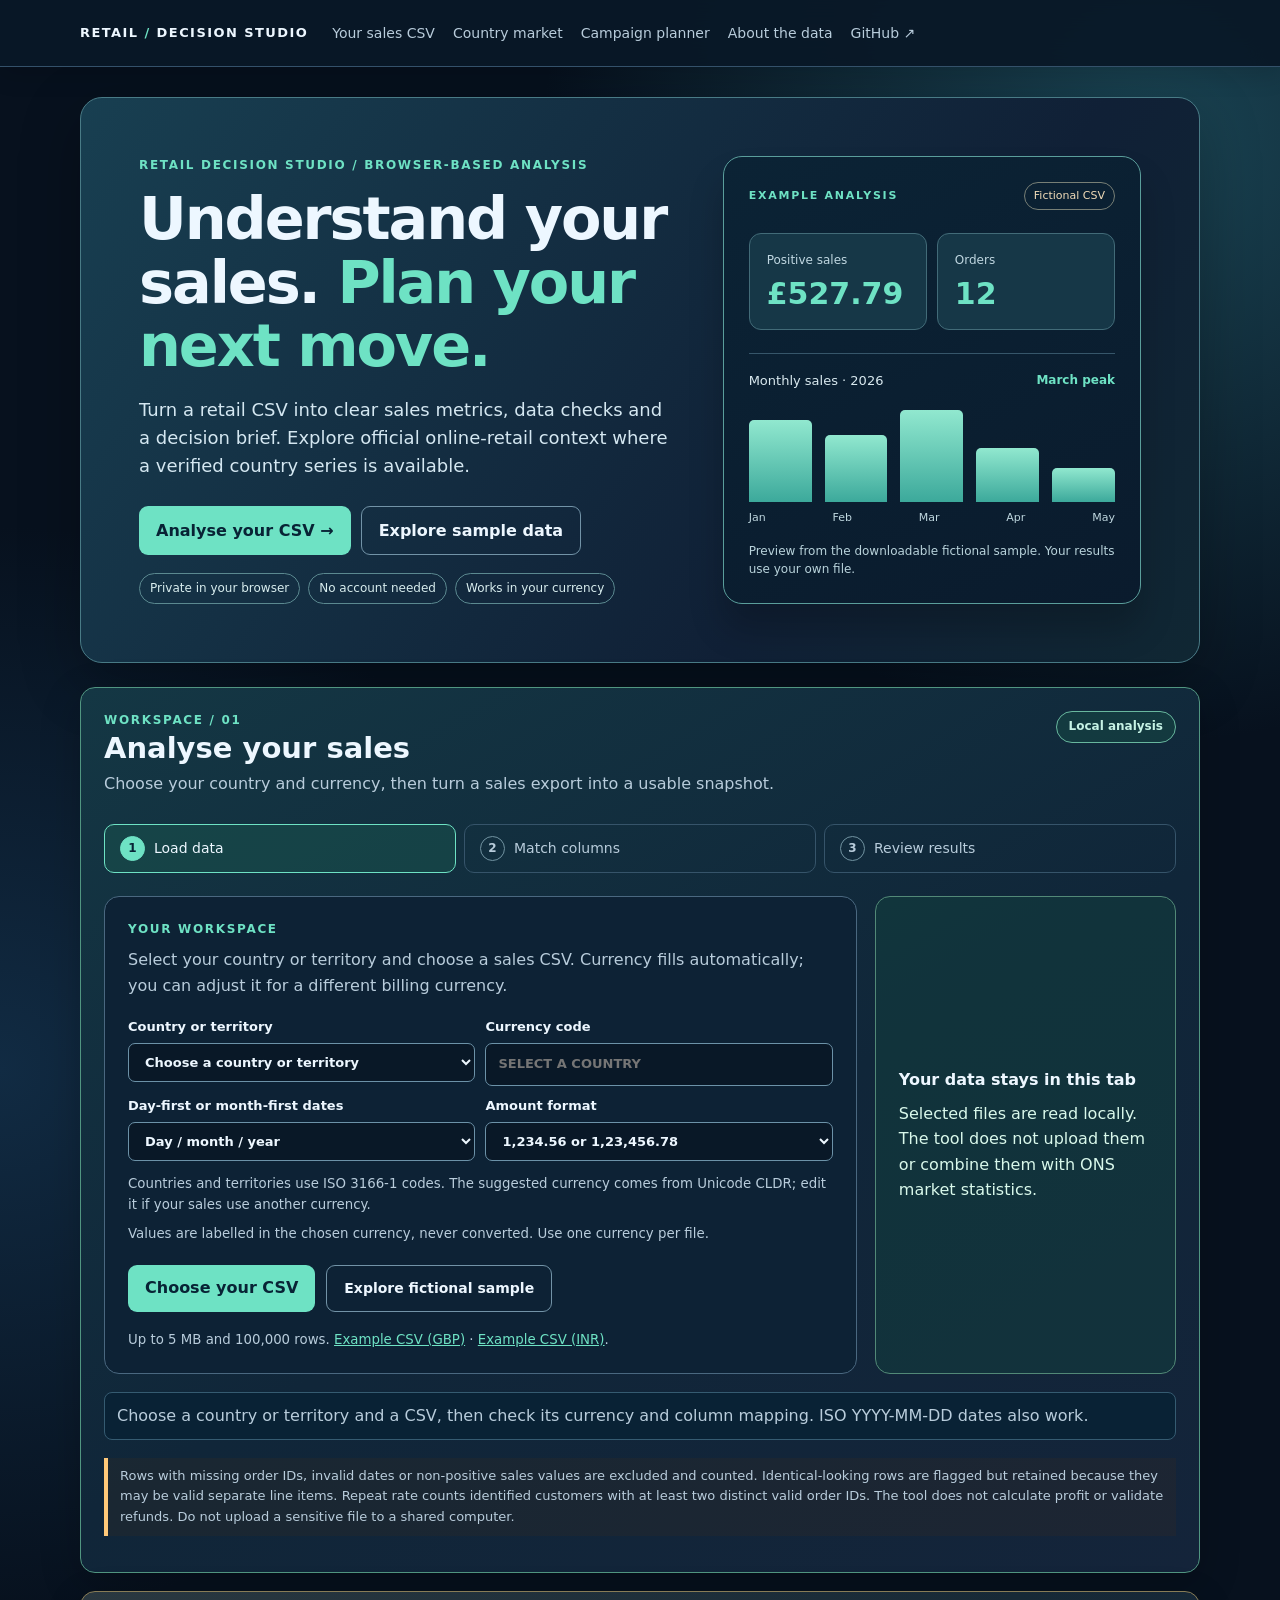
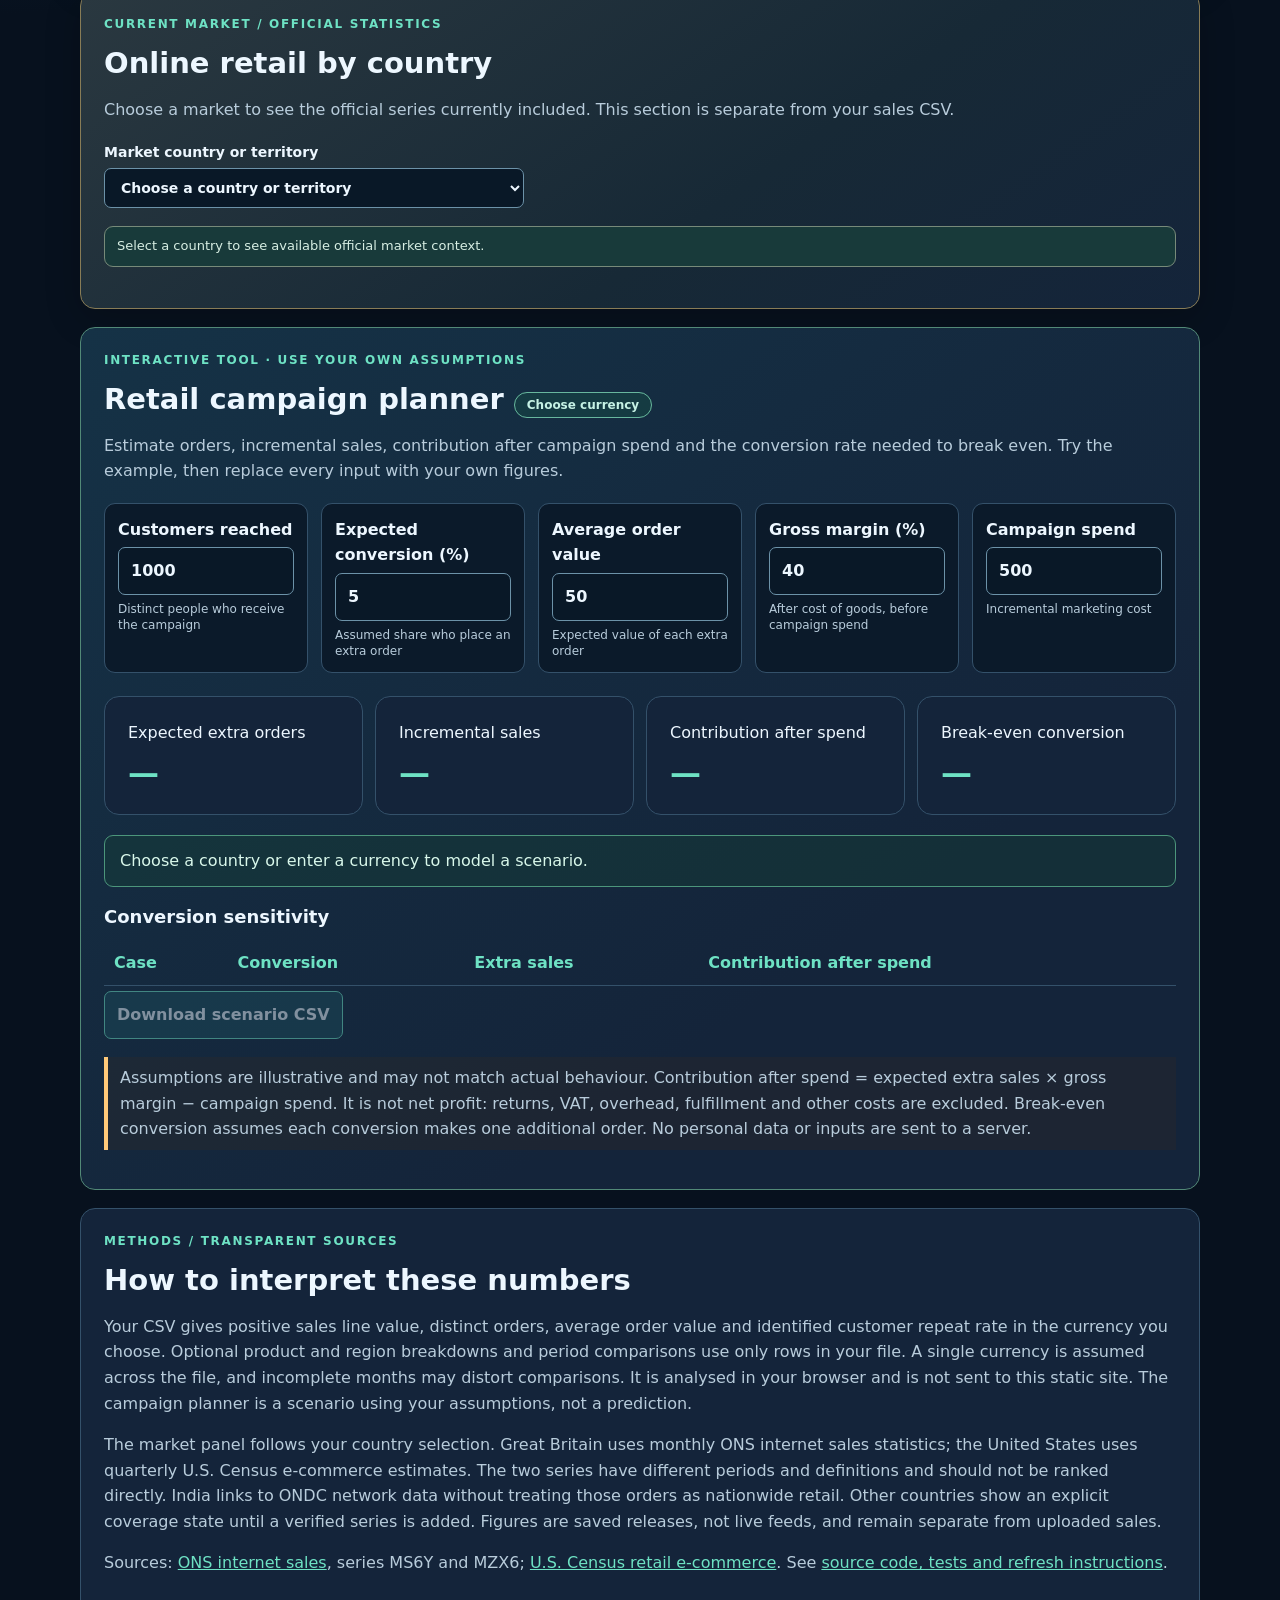
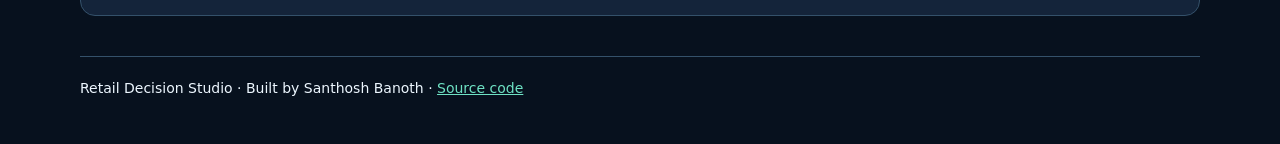
==== commit 4d94fc8d: "Refresh homepage hero with labelled sample analysis preview" ====
--- a/index.html
+++ b/index.html
@@ -1,6 +1,6 @@
-<!doctype html><html lang="en"><head><meta charset="utf-8"><meta name="viewport" content="width=device-width, initial-scale=1"><meta name="description" content="Analyse sales from any country in your own currency, explore official Great Britain market context, and model a campaign scenario."><title>Retail Decision Studio · Your sales and current market</title><link rel="stylesheet" href="style.css?v=market-2026-09"></head><body>
+<!doctype html><html lang="en"><head><meta charset="utf-8"><meta name="viewport" content="width=device-width, initial-scale=1"><meta name="description" content="Analyse sales from any country in your own currency, explore official Great Britain market context, and model a campaign scenario."><title>Retail Decision Studio · Your sales and current market</title><link rel="stylesheet" href="style.css?v=hero-2026-09"></head><body>
 <a class="skip" href="#main">Skip to content</a><header class="topbar"><div class="topbar-inner"><a class="brand" href="#overview">RETAIL<span> / </span>DECISION STUDIO</a><nav aria-label="Main navigation"><a href="#your-data">Your sales CSV</a><a href="#current-market">Country market</a><a href="#scenario">Campaign planner</a><a href="#about">About the data</a><a href="https://github.com/Banoth281/retail-growth-retention-decision-studio">GitHub ↗</a></nav></div></header>
-<main id="main"><div class="hero" id="overview"><div class="hero-copy"><p class="eyebrow">Retail Decision Studio / free browser tool</p><h1>Your sales, <em>wherever you trade.</em></h1><p class="lede">Analyse your sales CSV in your currency, check its quality and model decisions. View official online-retail context for supported markets.</p><div class="actions"><a class="button" href="#your-data">Start with your sales →</a><a class="button secondary" href="#your-data" id="hero-sample">Try the sample</a></div><p class="hero-trust">No account · CSV analysed in your browser · Sample is fictional</p></div><div class="hero-preview" aria-label="What the product includes"><span class="preview-label">YOUR WORKFLOW</span><div class="preview-row"><span class="preview-index">01</span><span>Load a sales file</span><span class="preview-mark">↗</span></div><div class="preview-row"><span class="preview-index">02</span><span>Check the numbers</span><span class="preview-mark">↗</span></div><div class="preview-row"><span class="preview-index">03</span><span>Model a decision</span><span class="preview-mark">↗</span></div><p>Your file and official market statistics are kept separate.</p></div></div>
+<main id="main"><div class="hero" id="overview"><div class="hero-copy"><p class="eyebrow">Retail Decision Studio / browser-based analysis</p><h1>Understand your sales. <em>Plan your next move.</em></h1><p class="lede">Turn a retail CSV into clear sales metrics, data checks and a decision brief. Explore official online-retail context where a verified country series is available.</p><div class="actions"><a class="button" href="#your-data">Analyse your CSV →</a><a class="button secondary" href="#your-data" id="hero-sample">Explore sample data</a></div><p class="hero-trust"><span>Private in your browser</span><span>No account needed</span><span>Works in your currency</span></p></div><div class="hero-preview" aria-label="Preview of fictional example sales analysis"><div class="preview-top"><span class="preview-label">EXAMPLE ANALYSIS</span><span class="preview-pill">Fictional CSV</span></div><div class="preview-stats"><div><span>Positive sales</span><strong>£527.79</strong></div><div><span>Orders</span><strong>12</strong></div></div><div class="preview-chart"><div class="preview-chart-title"><span>Monthly sales · 2026</span><strong>March peak</strong></div><div class="preview-columns" aria-hidden="true"><span style="height:89%"></span><span style="height:73%"></span><span style="height:100%"></span><span style="height:58%"></span><span style="height:37%"></span></div><div class="preview-labels"><span>Jan</span><span>Feb</span><span>Mar</span><span>Apr</span><span>May</span></div></div><p>Preview from the downloadable fictional sample. Your results use your own file.</p></div></div>
 <section id="your-data" class="own-tool"><div class="section-heading"><div><p class="eyebrow">Workspace / 01</p><h2>Analyse your sales</h2><p>Choose your country and currency, then turn a sales export into a usable snapshot.</p></div><span class="tool-badge">Local analysis</span></div><ol class="steps" aria-label="Analysis steps"><li id="step-load" class="active"><span>1</span> Load data</li><li id="step-map"><span>2</span> Match columns</li><li id="step-review"><span>3</span> Review results</li></ol>
 <div class="upload-panel"><div><p class="eyebrow">Your workspace</p><p>Select your country or territory and choose a sales CSV. Currency fills automatically; you can adjust it for a different billing currency.</p><div class="global-fields"><label>Country or territory<select id="country-name" aria-describedby="country-help"><option value="">Choose a country or territory</option></select></label><label>Currency code<input id="currency-code" type="text" value="" maxlength="3" placeholder="Select a country" aria-describedby="currency-help"></label><label>Day-first or month-first dates<select id="date-format"><option value="DMY">Day / month / year</option><option value="MDY">Month / day / year</option></select></label><label>Amount format<select id="number-format"><option value="dot">1,234.56 or 1,23,456.78</option><option value="comma">1.234,56</option></select></label></div><small id="country-help">Countries and territories use ISO 3166-1 codes. The suggested currency comes from Unicode CLDR; edit it if your sales use another currency.</small><small id="currency-help">Values are labelled in the chosen currency, never converted. Use one currency per file.</small><div class="upload-actions"><label class="file-button" for="sales-file">Choose your CSV<input id="sales-file" type="file" accept=".csv,text/csv"></label><button id="load-sample" class="button secondary" type="button">Explore fictional sample</button></div><small>Up to 5 MB and 100,000 rows. <a href="sample_sales.csv" download>Example CSV (GBP)</a> · <a href="sample_india_sales.csv" download>Example CSV (INR)</a>.</small></div><div class="privacy"><strong>Your data stays in this tab</strong><p>Selected files are read locally. The tool does not upload them or combine them with ONS market statistics.</p></div></div>
 <p id="csv-status" role="status" aria-live="polite">Choose a country or territory and a CSV, then check its currency and column mapping. ISO YYYY-MM-DD dates also work.</p>
@@ -12,4 +12,4 @@
 <div class="planner-fields"><label>Customers reached<input id="reached" type="number" min="0" max="10000000" step="1" value="1000"><small>Distinct people who receive the campaign</small></label><label>Expected conversion (%)<input id="conversion" type="number" min="0" max="100" step="0.1" value="5"><small>Assumed share who place an extra order</small></label><label>Average order value <input id="basket" type="number" min="0" max="1000000" step="0.01" value="50"><small>Expected value of each extra order</small></label><label>Gross margin (%)<input id="margin" type="number" min="0" max="100" step="0.1" value="40"><small>After cost of goods, before campaign spend</small></label><label>Campaign spend <input id="spend" type="number" min="0" max="100000000" step="0.01" value="500"><small>Incremental marketing cost</small></label></div>
 <p id="planner-error" role="alert" hidden>Enter valid numbers within the ranges shown.</p><div class="planner-results" aria-live="polite"><div class="card">Expected extra orders<div id="orders" class="value">50</div></div><div class="card">Incremental sales<div id="estimate" class="value">—</div></div><div class="card">Contribution after spend<div id="net" class="value">—</div></div><div class="card">Break-even conversion<div id="break-even" class="value">2.5%</div></div></div><p id="planner-insight" class="planner-insight">At these assumptions, estimated contribution covers campaign spend.</p>
 <h3>Conversion sensitivity</h3><div class="table-scroll"><table><thead><tr><th>Case</th><th>Conversion</th><th>Extra sales</th><th>Contribution after spend</th></tr></thead><tbody id="sensitivity"></tbody></table></div><button id="planner-export" type="button">Download scenario CSV</button><p class="note">Assumptions are illustrative and may not match actual behaviour. Contribution after spend = expected extra sales × gross margin − campaign spend. It is not net profit: returns, VAT, overhead, fulfillment and other costs are excluded. Break-even conversion assumes each conversion makes one additional order. No personal data or inputs are sent to a server.</p></section>
-<section id="about"><p class="eyebrow">Methods / transparent sources</p><h2>How to interpret these numbers</h2><p>Your CSV gives positive sales line value, distinct orders, average order value and identified customer repeat rate in the currency you choose. Optional product and region breakdowns and period comparisons use only rows in your file. A single currency is assumed across the file, and incomplete months may distort comparisons. It is analysed in your browser and is not sent to this static site. The campaign planner is a scenario using your assumptions, not a prediction.</p><p>The market panel follows your country selection. Great Britain uses monthly ONS internet sales statistics; the United States uses quarterly U.S. Census e-commerce estimates. The two series have different periods and definitions and should not be ranked directly. India links to ONDC network data without treating those orders as nationwide retail. Other countries show an explicit coverage state until a verified series is added. Figures are saved releases, not live feeds, and remain separate from uploaded sales.</p><p>Sources: <a href="https://www.ons.gov.uk/businessindustryandtrade/retailindustry/datasets/retailsalesindexinternetsales">ONS internet sales</a>, series MS6Y and MZX6; <a href="https://www.census.gov/retail/ecommerce.html">U.S. Census retail e-commerce</a>. See <a href="https://github.com/Banoth281/retail-growth-retention-decision-studio">source code, tests and refresh instructions</a>.</p></section></main><footer>Retail Decision Studio · Built by Santhosh Banoth · <a href="https://github.com/Banoth281/retail-growth-retention-decision-studio">Source code</a></footer><script src="campaign.js?v=market-2026-09"></script><script src="country_currencies.js?v=market-2026-09"></script><script src="your_data.js?v=market-2026-09"></script><script src="market_context.js?v=market-2026-09"></script></body></html>+<section id="about"><p class="eyebrow">Methods / transparent sources</p><h2>How to interpret these numbers</h2><p>Your CSV gives positive sales line value, distinct orders, average order value and identified customer repeat rate in the currency you choose. Optional product and region breakdowns and period comparisons use only rows in your file. A single currency is assumed across the file, and incomplete months may distort comparisons. It is analysed in your browser and is not sent to this static site. The campaign planner is a scenario using your assumptions, not a prediction.</p><p>The market panel follows your country selection. Great Britain uses monthly ONS internet sales statistics; the United States uses quarterly U.S. Census e-commerce estimates. The two series have different periods and definitions and should not be ranked directly. India links to ONDC network data without treating those orders as nationwide retail. Other countries show an explicit coverage state until a verified series is added. Figures are saved releases, not live feeds, and remain separate from uploaded sales.</p><p>Sources: <a href="https://www.ons.gov.uk/businessindustryandtrade/retailindustry/datasets/retailsalesindexinternetsales">ONS internet sales</a>, series MS6Y and MZX6; <a href="https://www.census.gov/retail/ecommerce.html">U.S. Census retail e-commerce</a>. See <a href="https://github.com/Banoth281/retail-growth-retention-decision-studio">source code, tests and refresh instructions</a>.</p></section></main><footer>Retail Decision Studio · Built by Santhosh Banoth · <a href="https://github.com/Banoth281/retail-growth-retention-decision-studio">Source code</a></footer><script src="campaign.js?v=hero-2026-09"></script><script src="country_currencies.js?v=hero-2026-09"></script><script src="your_data.js?v=hero-2026-09"></script><script src="market_context.js?v=hero-2026-09"></script></body></html>
--- a/style.css
+++ b/style.css
@@ -25,3 +25,8 @@
 .global-fields #country-name{width:100%;max-width:none}.upload-panel .eyebrow{margin:0 0 8px}.upload-panel .global-fields{margin-top:19px}
 
 .market-picker{width:min(420px,100%);margin:18px 0;font-size:14px}.market-picker select{width:100%;max-width:none}.market-now [id^="market-"] .section-heading h3{font-size:20px}.market-now #market-other,.market-now #market-in{border:1px solid #596f76;border-radius:12px;background:#192f3c;padding:20px}.market-now #market-empty{margin:18px 0}
+
+/* Product hero: a labelled sample outcome, not a claim about visitor data. */
+.hero{grid-template-columns:minmax(0,1.12fr) minmax(310px,.88fr);gap:clamp(26px,4vw,54px);padding:clamp(28px,5vw,58px)}.hero h1{font-size:clamp(38px,4.6vw,59px);line-height:1.08;max-width:700px}.hero .lede{font-size:18px;line-height:1.55;max-width:650px}.hero .actions{margin:26px 0 18px}.hero .actions .button{min-height:49px;display:inline-flex;align-items:center}.hero-trust{display:flex;flex-wrap:wrap;gap:8px;margin-top:16px}.hero-trust span{border:1px solid #5b8990;border-radius:99px;padding:5px 10px;color:#d8edee;font-size:12px}.hero-preview{padding:25px;background:linear-gradient(155deg,#0b2335,#0a1b2d);border-color:#5a9e9b}.preview-top{display:flex;justify-content:space-between;align-items:center;gap:12px}.preview-pill{font-size:11px;border:1px solid #777f76;color:#f0dbb8;border-radius:99px;padding:4px 9px;white-space:nowrap}.preview-stats{display:grid;grid-template-columns:1fr 1fr;gap:10px;margin:23px 0}.preview-stats>div{background:#163747;border:1px solid #426b78;border-radius:12px;padding:17px;min-width:0}.preview-stats span{display:block;font-size:12px;color:#c0d7e1}.preview-stats strong{display:block;color:var(--accent);font-size:clamp(23px,2.8vw,30px);line-height:1.2;margin-top:6px;font-variant-numeric:tabular-nums}.preview-chart{border-top:1px solid #36566a;padding-top:17px}.preview-chart-title,.preview-labels{display:flex;justify-content:space-between;gap:8px}.preview-chart-title{font-size:13px;color:#d9e9ef}.preview-chart-title strong{color:var(--accent);font-size:12px}.preview-columns{height:92px;display:grid;grid-template-columns:repeat(5,1fr);align-items:end;gap:13px;margin-top:18px}.preview-columns span{display:block;border-radius:5px 5px 0 0;background:linear-gradient(#91e8cf,#3ca99b);min-height:4px}.preview-labels{color:#bfd7df;font-size:11px;margin-top:7px}.hero-preview p{font-size:12px;line-height:1.5;margin:16px 0 0;color:#b9d3db}
+@media(max-width:820px){.hero{grid-template-columns:1fr}.hero-preview{display:block}.hero h1{max-width:680px}}
+@media(max-width:520px){.hero{gap:25px}.hero h1{font-size:36px}.hero .lede{font-size:16px}.hero .actions>*{width:100%;justify-content:center}.hero-preview{padding:18px}}
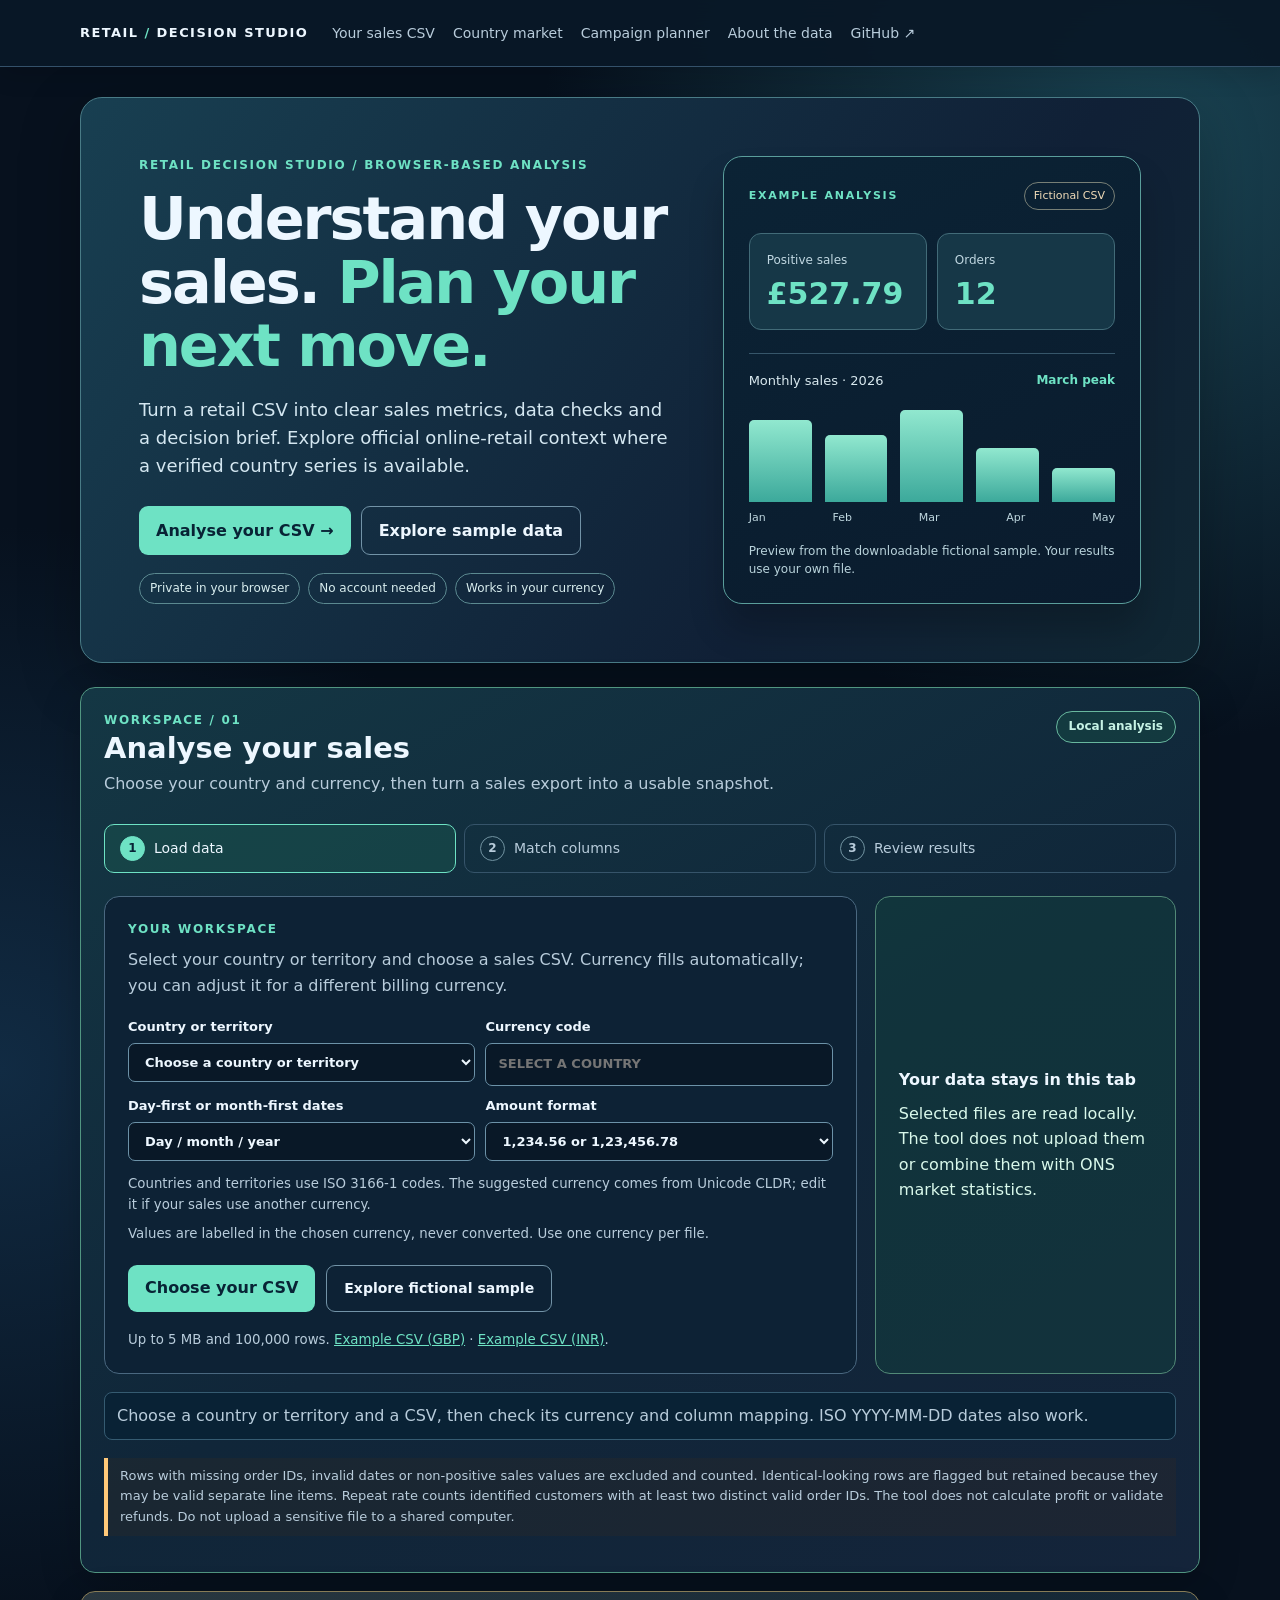
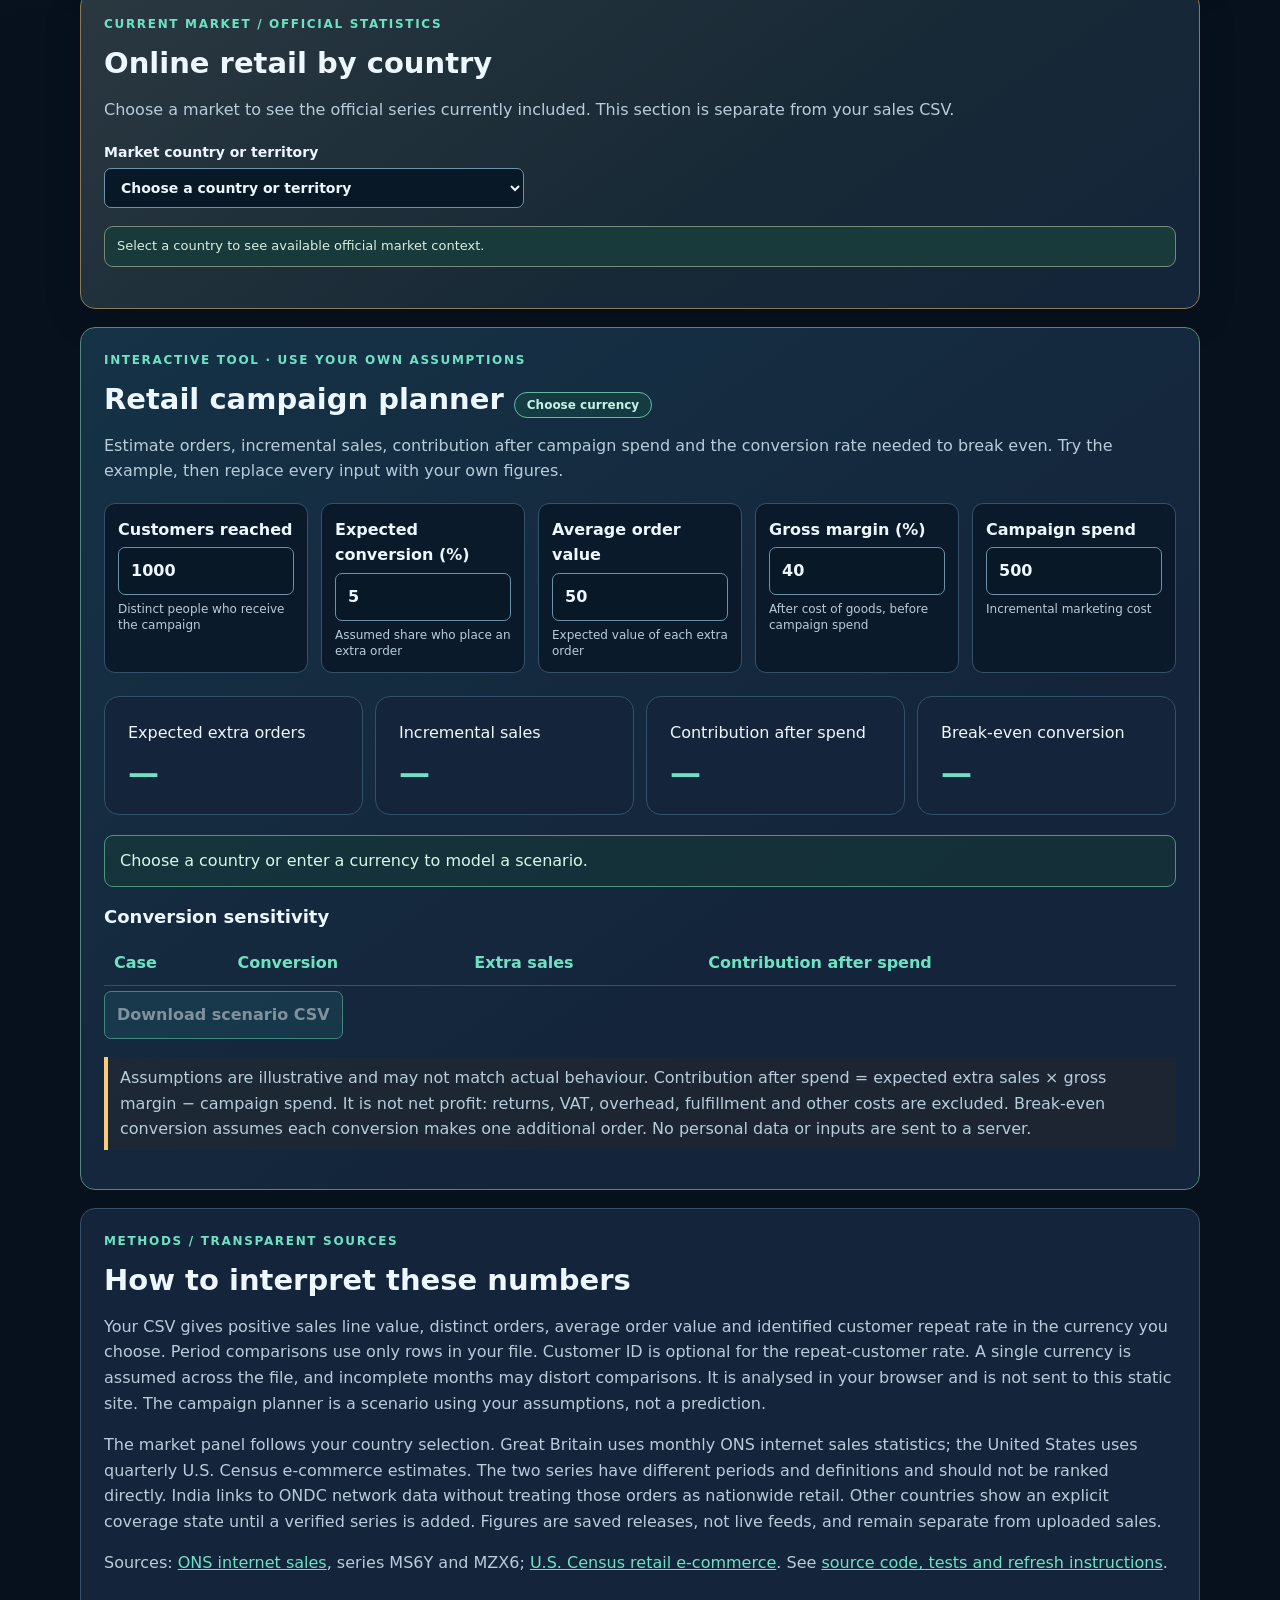
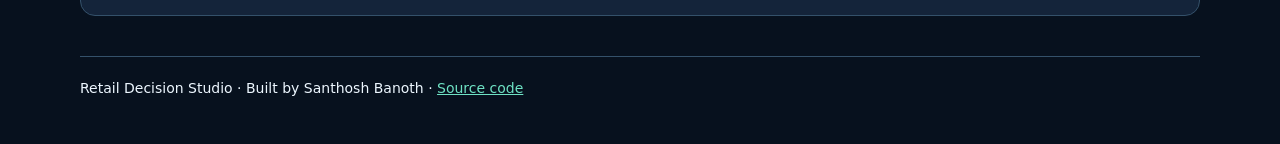
==== commit fdb40ae7: "Simplify CSV mapping to required fields and optional customer ID" ====
--- a/index.html
+++ b/index.html
@@ -4,12 +4,12 @@
 <section id="your-data" class="own-tool"><div class="section-heading"><div><p class="eyebrow">Workspace / 01</p><h2>Analyse your sales</h2><p>Choose your country and currency, then turn a sales export into a usable snapshot.</p></div><span class="tool-badge">Local analysis</span></div><ol class="steps" aria-label="Analysis steps"><li id="step-load" class="active"><span>1</span> Load data</li><li id="step-map"><span>2</span> Match columns</li><li id="step-review"><span>3</span> Review results</li></ol>
 <div class="upload-panel"><div><p class="eyebrow">Your workspace</p><p>Select your country or territory and choose a sales CSV. Currency fills automatically; you can adjust it for a different billing currency.</p><div class="global-fields"><label>Country or territory<select id="country-name" aria-describedby="country-help"><option value="">Choose a country or territory</option></select></label><label>Currency code<input id="currency-code" type="text" value="" maxlength="3" placeholder="Select a country" aria-describedby="currency-help"></label><label>Day-first or month-first dates<select id="date-format"><option value="DMY">Day / month / year</option><option value="MDY">Month / day / year</option></select></label><label>Amount format<select id="number-format"><option value="dot">1,234.56 or 1,23,456.78</option><option value="comma">1.234,56</option></select></label></div><small id="country-help">Countries and territories use ISO 3166-1 codes. The suggested currency comes from Unicode CLDR; edit it if your sales use another currency.</small><small id="currency-help">Values are labelled in the chosen currency, never converted. Use one currency per file.</small><div class="upload-actions"><label class="file-button" for="sales-file">Choose your CSV<input id="sales-file" type="file" accept=".csv,text/csv"></label><button id="load-sample" class="button secondary" type="button">Explore fictional sample</button></div><small>Up to 5 MB and 100,000 rows. <a href="sample_sales.csv" download>Example CSV (GBP)</a> · <a href="sample_india_sales.csv" download>Example CSV (INR)</a>.</small></div><div class="privacy"><strong>Your data stays in this tab</strong><p>Selected files are read locally. The tool does not upload them or combine them with ONS market statistics.</p></div></div>
 <p id="csv-status" role="status" aria-live="polite">Choose a country or territory and a CSV, then check its currency and column mapping. ISO YYYY-MM-DD dates also work.</p>
-<div id="csv-mapping" class="workspace-panel" hidden><p class="eyebrow">Step 2 / check the mapping</p><h3>Match your columns</h3><p>We made a best guess. Confirm each field before calculating.</p><div class="planner-fields"><label>Order date <select id="column-date"></select></label><label>Order ID <select id="column-order"></select></label><label>Sales value <select id="column-value"></select></label><label>Customer ID (optional) <select id="column-customer"></select></label><label>Product (optional) <select id="column-product"></select></label><label>Market / region (optional) <select id="column-market"></select></label></div><button id="own-run" type="button">Analyse sales →</button></div>
-<div id="own-results" class="workspace-panel" hidden><div class="results-heading"><div><p class="eyebrow">Step 3 / decision snapshot</p><h3>Your sales summary</h3><small id="own-source"></small></div><span class="tool-badge">Ready to review</span></div><div class="planner-results"><div class="card">Positive sales value<div class="value" id="own-revenue"></div></div><div class="card">Distinct orders<div class="value" id="own-orders"></div></div><div class="card">Average order value<div class="value" id="own-aov"></div></div><div class="card">Identified customer repeat rate<div class="value" id="own-repeat"></div></div></div><p id="own-insight" class="planner-insight"></p><h3>Monthly positive sales value</h3><div id="own-bars" class="bars" role="img" aria-label="Monthly positive sales value from the selected CSV"></div><h3>Latest recorded periods</h3><p id="own-period" class="period-card"></p><div class="breakdown-grid"><div id="own-products-section" hidden><h3>Top products by sales value</h3><div class="table-scroll"><table><thead><tr><th>Product</th><th>Positive sales value</th></tr></thead><tbody id="own-products"></tbody></table></div></div><div id="own-markets-section" hidden><h3>Top markets / regions</h3><div class="table-scroll"><table><thead><tr><th>Market / region</th><th>Positive sales value</th></tr></thead><tbody id="own-markets"></tbody></table></div></div></div><h3>Data checks</h3><p id="own-quality"></p><div class="result-actions"><button id="own-export" type="button" disabled>Download monthly summary CSV</button><button id="own-brief" type="button" disabled>Download decision brief</button><button id="use-my-aov" class="button secondary" type="button">Use my order value in planner →</button></div></div>
+<div id="csv-mapping" class="workspace-panel" hidden><p class="eyebrow">Step 2 / check the mapping</p><h3>Match your columns</h3><p>Confirm the three required fields. Add Customer ID only if you want a repeat-customer rate.</p><div class="planner-fields"><label>Order date <select id="column-date"></select></label><label>Order ID <select id="column-order"></select></label><label>Sales value <select id="column-value"></select></label><label>Customer ID (optional) <select id="column-customer"></select></label></div><button id="own-run" type="button">Analyse sales →</button></div>
+<div id="own-results" class="workspace-panel" hidden><div class="results-heading"><div><p class="eyebrow">Step 3 / decision snapshot</p><h3>Your sales summary</h3><small id="own-source"></small></div><span class="tool-badge">Ready to review</span></div><div class="planner-results"><div class="card">Positive sales value<div class="value" id="own-revenue"></div></div><div class="card">Distinct orders<div class="value" id="own-orders"></div></div><div class="card">Average order value<div class="value" id="own-aov"></div></div><div class="card">Identified customer repeat rate<div class="value" id="own-repeat"></div></div></div><p id="own-insight" class="planner-insight"></p><h3>Monthly positive sales value</h3><div id="own-bars" class="bars" role="img" aria-label="Monthly positive sales value from the selected CSV"></div><h3>Latest recorded periods</h3><p id="own-period" class="period-card"></p><h3>Data checks</h3><p id="own-quality"></p><div class="result-actions"><button id="own-export" type="button" disabled>Download monthly summary CSV</button><button id="own-brief" type="button" disabled>Download decision brief</button><button id="use-my-aov" class="button secondary" type="button">Use my order value in planner →</button></div></div>
 <p class="note">Rows with missing order IDs, invalid dates or non-positive sales values are excluded and counted. Identical-looking rows are flagged but retained because they may be valid separate line items. Repeat rate counts identified customers with at least two distinct valid order IDs. The tool does not calculate profit or validate refunds. Do not upload a sensitive file to a shared computer.</p></section>
 <section id="current-market" class="market-now"><p class="eyebrow">Current market / official statistics</p><h2>Online retail by country</h2><p>Choose a market to see the official series currently included. This section is separate from your sales CSV.</p><label class="market-picker">Market country or territory<select id="market-country" aria-label="Market country or territory"><option value="">Choose a country or territory</option></select></label><p id="market-empty" class="market-scope">Select a country to see available official market context.</p><div id="market-gb" hidden><div class="section-heading"><div><h3>Great Britain · ONS internet sales</h3><p>Latest available month <strong>2026-08</strong> · published <strong>18 September 2026</strong></p></div><span class="tool-badge">ONS data</span></div><p class="market-scope">Great Britain only; this is not UK-wide or your retailer’s sales.</p><div class="cards"><div class="card">Online share of retail sales<div class="value">28.8%</div><small>Seasonally adjusted, excluding fuel</small></div><div class="card">Average weekly online sales<div class="value">£2,827.9m</div><small>Weekly estimate, not monthly retailer revenue</small></div><div class="card">Online share vs 2025-08<div class="value">+1.1 pp</div><small>Percentage point change, not sales growth</small></div></div><h3>Online share by month · 2026</h3><div class="bars" role="img" aria-label="ONS online share of retail sales by month in 2026, bar scale 20 to 35 percent"><div class="barrow"><span>2026-01</span><div class="bartrack"><div class="barfill" style="width:52.7%"></div></div><span class="barvalue">27.9%</span></div><div class="barrow"><span>2026-02</span><div class="bartrack"><div class="barfill" style="width:55.3%"></div></div><span class="barvalue">28.3%</span></div><div class="barrow"><span>2026-03</span><div class="bartrack"><div class="barfill" style="width:60.0%"></div></div><span class="barvalue">29.0%</span></div><div class="barrow"><span>2026-04</span><div class="bartrack"><div class="barfill" style="width:55.3%"></div></div><span class="barvalue">28.3%</span></div><div class="barrow"><span>2026-05</span><div class="bartrack"><div class="barfill" style="width:59.3%"></div></div><span class="barvalue">28.9%</span></div><div class="barrow"><span>2026-06</span><div class="bartrack"><div class="barfill" style="width:62.7%"></div></div><span class="barvalue">29.4%</span></div><div class="barrow"><span>2026-07</span><div class="bartrack"><div class="barfill" style="width:56.0%"></div></div><span class="barvalue">28.4%</span></div><div class="barrow"><span>2026-08</span><div class="bartrack"><div class="barfill" style="width:58.7%"></div></div><span class="barvalue">28.8%</span></div></div><p class="note">Bars use a 20–35% visual scale to show monthly differences. These are national market measures, not your uploaded sales. The ONS may revise previous months; no later month is assumed before it is released.</p><small>Source: <a href="https://www.ons.gov.uk/businessindustryandtrade/retailindustry/datasets/retailsalesindexinternetsales">ONS Retail Sales Index internet sales</a>, series MS6Y and MZX6. Refresh with <code>python ons_context.py</code>, then <code>python build_site.py</code>.</small></div><div id="market-us" hidden><div class="section-heading"><div><h3>United States · Census retail e-commerce</h3><p>Latest included quarter <strong>2026 Q2</strong> · published <strong>18 August 2026</strong></p></div><span class="tool-badge">U.S. Census</span></div><p class="market-scope">Quarterly U.S. retail e-commerce; separate methodology and period from Great Britain’s monthly ONS series.</p><div class="cards"><div class="card">E-commerce share of retail sales<div class="value">17.1%</div><small>Seasonally adjusted, 2026 Q2</small></div><div class="card">Retail e-commerce sales<div class="value">$340.2bn</div><small>Seasonally adjusted, 2026 Q2; not adjusted for price changes</small></div><div class="card">E-commerce sales vs 2025 Q2<div class="value">+12.2%</div><small>Year-on-year change in seasonally adjusted estimate (±0.9 pp)</small></div></div><p class="note">The Census estimate is quarterly and follows a different definition from the ONS monthly Great Britain series. Do not compare these shares as a like-for-like country ranking.</p><small>Source: <a href="https://www.census.gov/retail/ecommerce.html">U.S. Census Bureau, Quarterly Retail E-Commerce Sales, 2026 Q2</a>.</small></div><div id="market-in" hidden><h3>India · source coverage</h3><p class="market-scope">No verified nationwide online-retail share series is included for India. The ONDC data below measure orders on that network only, not all Indian e-commerce.</p><p>Explore <a href="https://opendata.ondc.org/retail">ONDC retail orders open data</a>. Check its reporting dates and definitions before using a number in a decision.</p></div><div id="market-other" hidden><h3 id="market-other-title"></h3><p class="market-scope">No verified country-specific online-retail series has been added for this selection. The site will not substitute another country’s figures or invent a market estimate.</p><p>Your own CSV analysis and campaign scenario remain available in your selected currency.</p></div></section>
 <section id="scenario" class="planner"><p class="eyebrow">Interactive tool · use your own assumptions</p><h2>Retail campaign planner <span id="planner-currency" class="tool-badge">Choose currency</span></h2><p>Estimate orders, incremental sales, contribution after campaign spend and the conversion rate needed to break even. Try the example, then replace every input with your own figures.</p>
 <div class="planner-fields"><label>Customers reached<input id="reached" type="number" min="0" max="10000000" step="1" value="1000"><small>Distinct people who receive the campaign</small></label><label>Expected conversion (%)<input id="conversion" type="number" min="0" max="100" step="0.1" value="5"><small>Assumed share who place an extra order</small></label><label>Average order value <input id="basket" type="number" min="0" max="1000000" step="0.01" value="50"><small>Expected value of each extra order</small></label><label>Gross margin (%)<input id="margin" type="number" min="0" max="100" step="0.1" value="40"><small>After cost of goods, before campaign spend</small></label><label>Campaign spend <input id="spend" type="number" min="0" max="100000000" step="0.01" value="500"><small>Incremental marketing cost</small></label></div>
 <p id="planner-error" role="alert" hidden>Enter valid numbers within the ranges shown.</p><div class="planner-results" aria-live="polite"><div class="card">Expected extra orders<div id="orders" class="value">50</div></div><div class="card">Incremental sales<div id="estimate" class="value">—</div></div><div class="card">Contribution after spend<div id="net" class="value">—</div></div><div class="card">Break-even conversion<div id="break-even" class="value">2.5%</div></div></div><p id="planner-insight" class="planner-insight">At these assumptions, estimated contribution covers campaign spend.</p>
 <h3>Conversion sensitivity</h3><div class="table-scroll"><table><thead><tr><th>Case</th><th>Conversion</th><th>Extra sales</th><th>Contribution after spend</th></tr></thead><tbody id="sensitivity"></tbody></table></div><button id="planner-export" type="button">Download scenario CSV</button><p class="note">Assumptions are illustrative and may not match actual behaviour. Contribution after spend = expected extra sales × gross margin − campaign spend. It is not net profit: returns, VAT, overhead, fulfillment and other costs are excluded. Break-even conversion assumes each conversion makes one additional order. No personal data or inputs are sent to a server.</p></section>
-<section id="about"><p class="eyebrow">Methods / transparent sources</p><h2>How to interpret these numbers</h2><p>Your CSV gives positive sales line value, distinct orders, average order value and identified customer repeat rate in the currency you choose. Optional product and region breakdowns and period comparisons use only rows in your file. A single currency is assumed across the file, and incomplete months may distort comparisons. It is analysed in your browser and is not sent to this static site. The campaign planner is a scenario using your assumptions, not a prediction.</p><p>The market panel follows your country selection. Great Britain uses monthly ONS internet sales statistics; the United States uses quarterly U.S. Census e-commerce estimates. The two series have different periods and definitions and should not be ranked directly. India links to ONDC network data without treating those orders as nationwide retail. Other countries show an explicit coverage state until a verified series is added. Figures are saved releases, not live feeds, and remain separate from uploaded sales.</p><p>Sources: <a href="https://www.ons.gov.uk/businessindustryandtrade/retailindustry/datasets/retailsalesindexinternetsales">ONS internet sales</a>, series MS6Y and MZX6; <a href="https://www.census.gov/retail/ecommerce.html">U.S. Census retail e-commerce</a>. See <a href="https://github.com/Banoth281/retail-growth-retention-decision-studio">source code, tests and refresh instructions</a>.</p></section></main><footer>Retail Decision Studio · Built by Santhosh Banoth · <a href="https://github.com/Banoth281/retail-growth-retention-decision-studio">Source code</a></footer><script src="campaign.js?v=hero-2026-09"></script><script src="country_currencies.js?v=hero-2026-09"></script><script src="your_data.js?v=hero-2026-09"></script><script src="market_context.js?v=hero-2026-09"></script></body></html>+<section id="about"><p class="eyebrow">Methods / transparent sources</p><h2>How to interpret these numbers</h2><p>Your CSV gives positive sales line value, distinct orders, average order value and identified customer repeat rate in the currency you choose. Period comparisons use only rows in your file. Customer ID is optional for the repeat-customer rate. A single currency is assumed across the file, and incomplete months may distort comparisons. It is analysed in your browser and is not sent to this static site. The campaign planner is a scenario using your assumptions, not a prediction.</p><p>The market panel follows your country selection. Great Britain uses monthly ONS internet sales statistics; the United States uses quarterly U.S. Census e-commerce estimates. The two series have different periods and definitions and should not be ranked directly. India links to ONDC network data without treating those orders as nationwide retail. Other countries show an explicit coverage state until a verified series is added. Figures are saved releases, not live feeds, and remain separate from uploaded sales.</p><p>Sources: <a href="https://www.ons.gov.uk/businessindustryandtrade/retailindustry/datasets/retailsalesindexinternetsales">ONS internet sales</a>, series MS6Y and MZX6; <a href="https://www.census.gov/retail/ecommerce.html">U.S. Census retail e-commerce</a>. See <a href="https://github.com/Banoth281/retail-growth-retention-decision-studio">source code, tests and refresh instructions</a>.</p></section></main><footer>Retail Decision Studio · Built by Santhosh Banoth · <a href="https://github.com/Banoth281/retail-growth-retention-decision-studio">Source code</a></footer><script src="campaign.js?v=hero-2026-09"></script><script src="country_currencies.js?v=hero-2026-09"></script><script src="your_data.js?v=hero-2026-09"></script><script src="market_context.js?v=hero-2026-09"></script></body></html>
